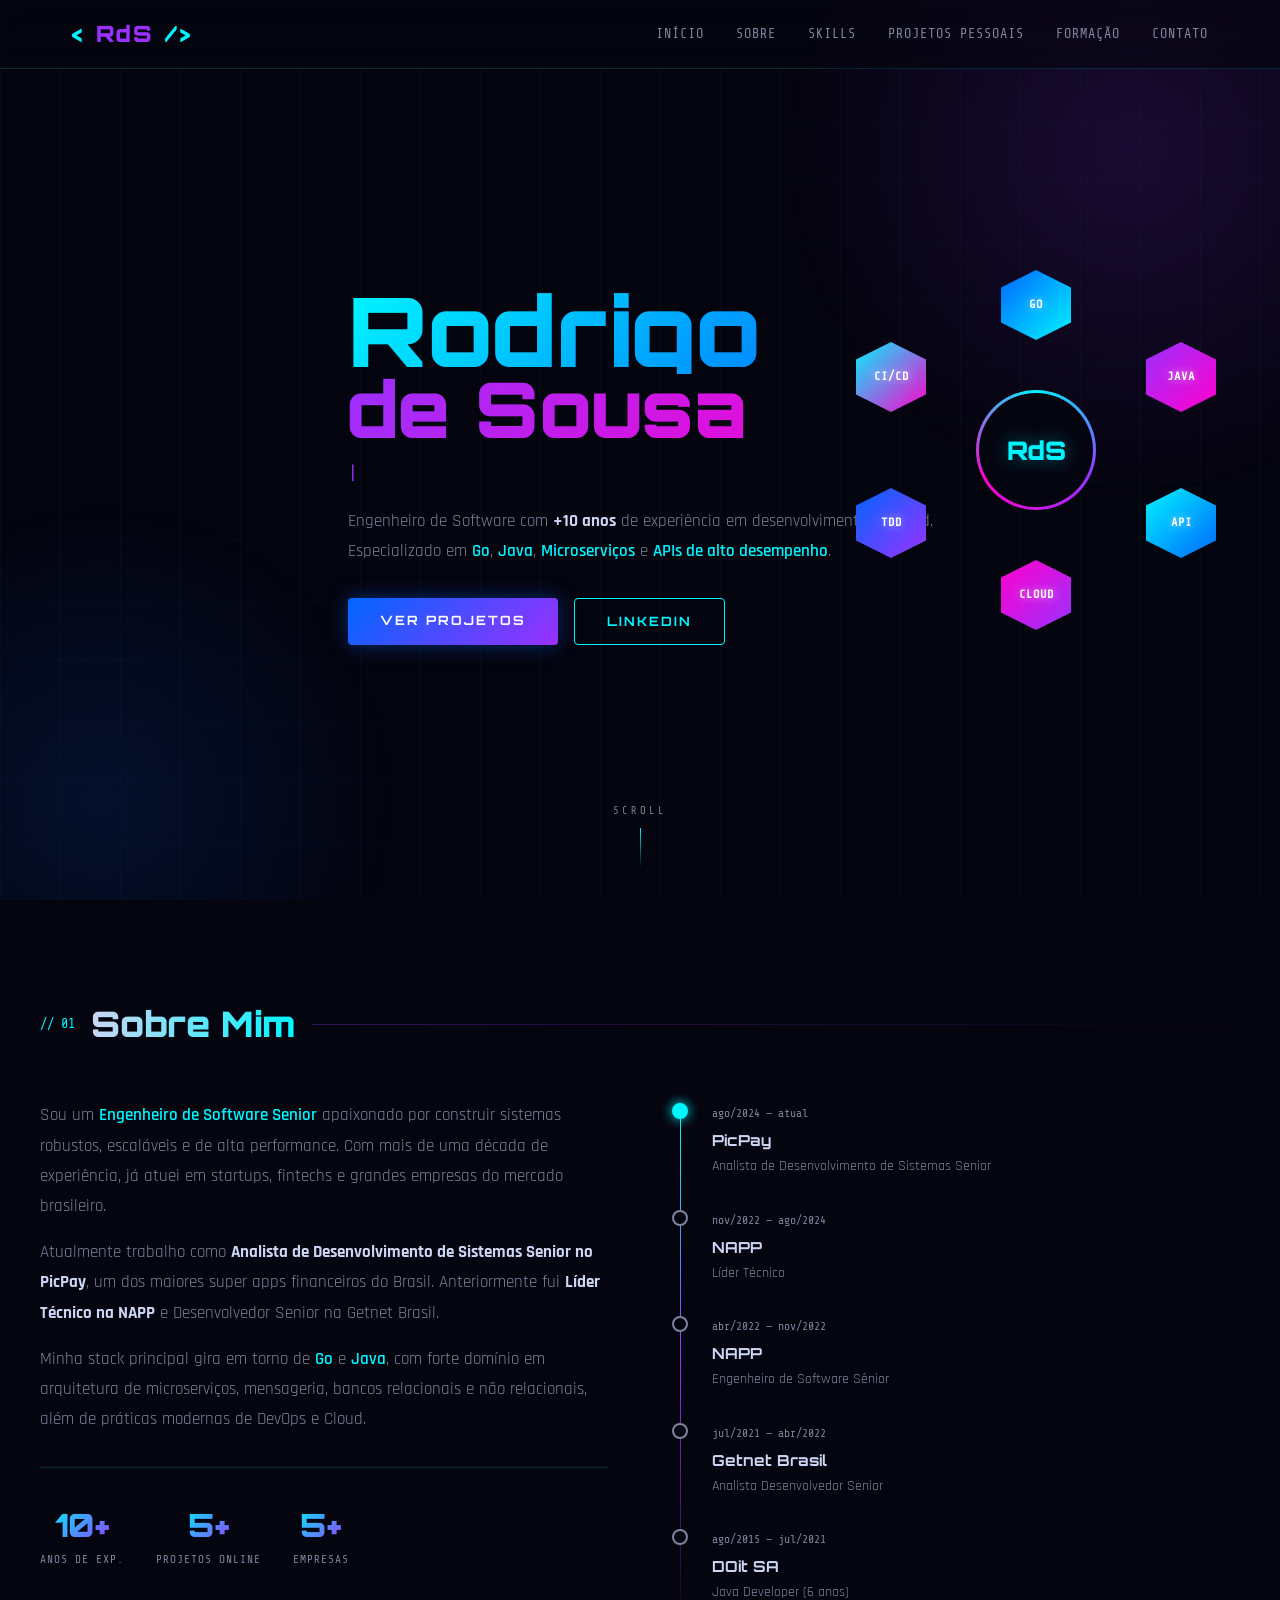
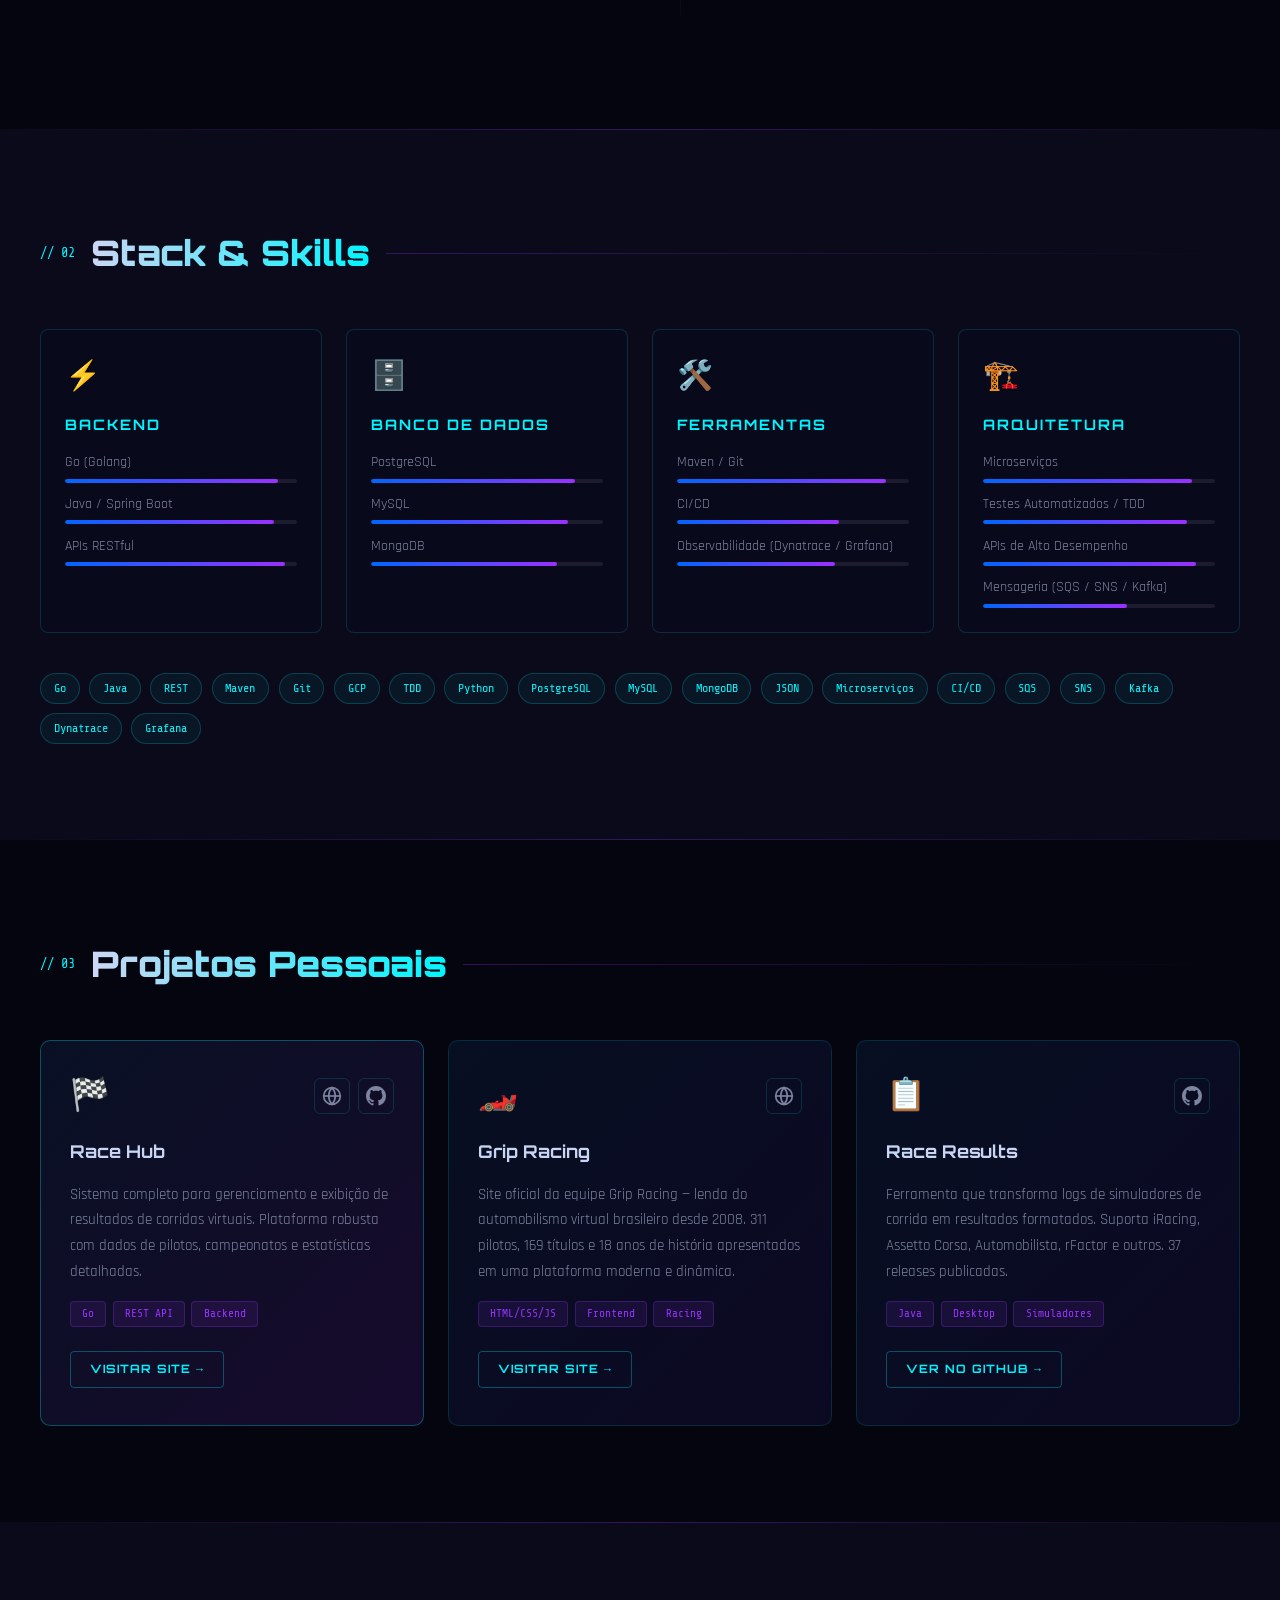
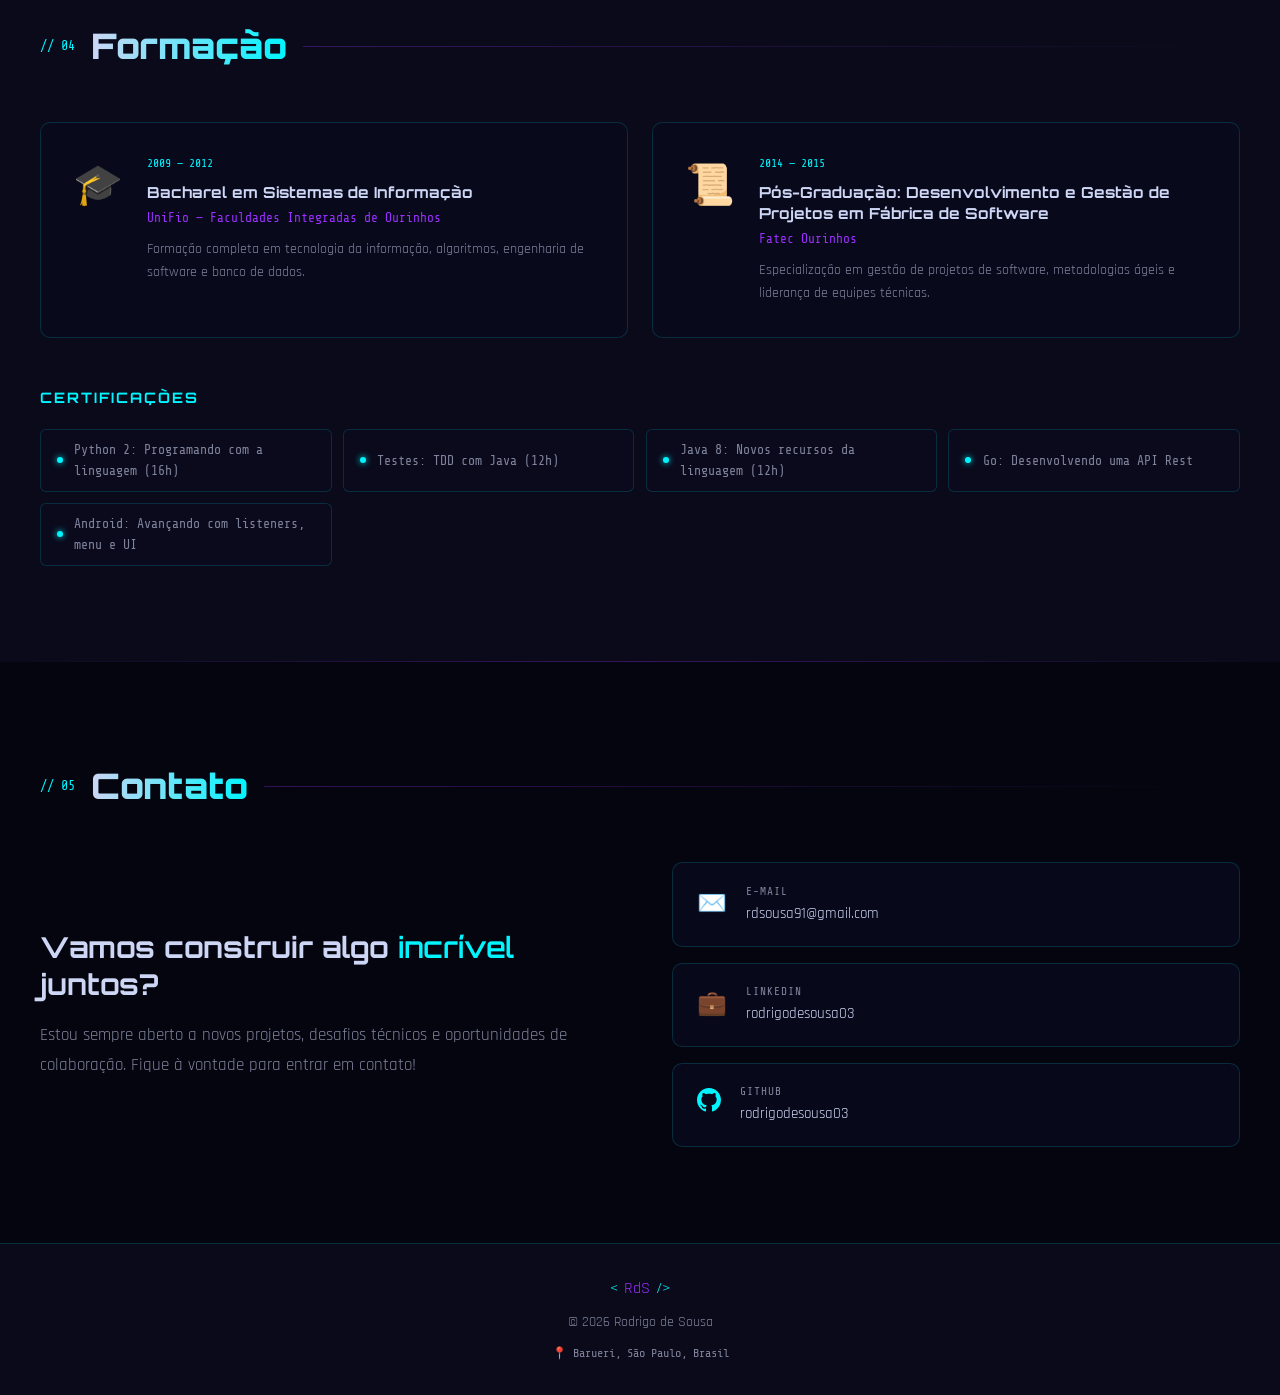
==== index.html @ a5b175c3 "Atualiza ícone de habilidade para um emoji e remove item da lista de habilidades" ====
<!DOCTYPE html>
<html lang="pt-BR">
<head>
  <meta charset="UTF-8" />
  <meta name="viewport" content="width=device-width, initial-scale=1.0" />
  <title>Rodrigo de Sousa | Senior Software Engineer</title>
  <link rel="preconnect" href="https://fonts.googleapis.com" />
  <link rel="preconnect" href="https://fonts.gstatic.com" crossorigin />
  <link href="https://fonts.googleapis.com/css2?family=Orbitron:wght@400;700;900&family=Rajdhani:wght@300;400;500;600;700&family=Share+Tech+Mono&display=swap" rel="stylesheet" />
  <link rel="stylesheet" href="style.css" />
  <link rel="icon" type="image/x-icon" href="favicon.ico" />
</head>
<body>

  <!-- Scanlines overlay -->
  <div class="scanlines"></div>
  <!-- Grid background -->
  <div class="grid-bg"></div>

  <!-- NAV -->
  <nav class="navbar" id="navbar">
    <div class="nav-container">
      <div class="nav-logo">
        <span class="logo-bracket">&lt;</span>
        <span class="logo-text">RdS</span>
        <span class="logo-bracket">/&gt;</span>
      </div>
      <ul class="nav-links">
        <li><a href="#hero">Início</a></li>
        <li><a href="#sobre">Sobre</a></li>
        <li><a href="#skills">Skills</a></li>
        <li><a href="#projetos">Projetos Pessoais</a></li>
        <li><a href="#educacao">Formação</a></li>
        <li><a href="#contato">Contato</a></li>
      </ul>
      <button class="hamburger" id="hamburger" aria-label="Menu">
        <span></span><span></span><span></span>
      </button>
    </div>
  </nav>

  <!-- HERO -->
  <section class="hero" id="hero">
    <div class="hero-content">
      <h1 class="hero-title">
        <span class="line1">Rodrigo</span>
        <span class="line2">de Sousa</span>
      </h1>
      <div class="hero-subtitle typewriter" id="typewriter"></div>
      <p class="hero-desc">
        Engenheiro de Software com <strong>+10 anos</strong> de experiência em desenvolvimento backend.<br/>
        Especializado em <span class="highlight">Go</span>, <span class="highlight">Java</span>, <span class="highlight">Microserviços</span> e <span class="highlight">APIs de alto desempenho</span>.
      </p>
      <div class="hero-cta">
        <a href="#projetos" class="btn btn-primary">Ver Projetos</a>
        <a href="http://www.linkedin.com/in/rodrigodesousa03" target="_blank" rel="noopener" class="btn btn-secondary">LinkedIn</a>
      </div>
    </div>
    <div class="hero-visual">
      <div class="hex-container">
        <div class="hex hex-1"><span>Go</span></div>
        <div class="hex hex-2"><span>Java</span></div>
        <div class="hex hex-3"><span>API</span></div>
        <div class="hex hex-4"><span>Cloud</span></div>
        <div class="hex hex-5"><span>TDD</span></div>
        <div class="hex hex-6"><span>CI/CD</span></div>
        <div class="center-hex">
          <div class="avatar-ring">
            <div class="avatar-inner">RdS</div>
          </div>
        </div>
      </div>
    </div>
    <div class="scroll-indicator">
      <span>SCROLL</span>
      <div class="scroll-line"></div>
    </div>
  </section>

  <!-- SOBRE -->
  <section class="section" id="sobre">
    <div class="container">
      <div class="section-header">
        <span class="section-tag">// 01</span>
        <h2 class="section-title">Sobre Mim</h2>
        <div class="section-line"></div>
      </div>
      <div class="sobre-grid">
        <div class="sobre-text">
          <p>
            Sou um <span class="highlight">Engenheiro de Software Senior</span> apaixonado por construir sistemas robustos, escaláveis e de alta performance. Com mais de uma década de experiência, já atuei em startups, fintechs e grandes empresas do mercado brasileiro.
          </p>
          <p>
            Atualmente trabalho como <strong>Analista de Desenvolvimento de Sistemas Senior no PicPay</strong>, um dos maiores super apps financeiros do Brasil. Anteriormente fui <strong>Líder Técnico na NAPP</strong> e Desenvolvedor Senior na Getnet Brasil.
          </p>
          <p>
            Minha stack principal gira em torno de <span class="highlight">Go</span> e <span class="highlight">Java</span>, com forte domínio em arquitetura de microserviços, mensageria, bancos relacionais e não relacionais, além de práticas modernas de DevOps e Cloud.
          </p>
          <div class="sobre-stats">
            <div class="stat">
              <span class="stat-num">10+</span>
              <span class="stat-label">Anos de Exp.</span>
            </div>
            <div class="stat">
              <span class="stat-num">5+</span>
              <span class="stat-label">Projetos Online</span>
            </div>
            <div class="stat">
              <span class="stat-num">5+</span>
              <span class="stat-label">Empresas</span>
            </div>
          </div>
        </div>
        <div class="sobre-timeline">
          <div class="timeline-item active">
            <div class="tl-dot"></div>
            <div class="tl-content">
              <span class="tl-date">ago/2024 — atual</span>
              <h4>PicPay</h4>
              <p>Analista de Desenvolvimento de Sistemas Senior</p>
            </div>
          </div>
          <div class="timeline-item">
            <div class="tl-dot"></div>
            <div class="tl-content">
              <span class="tl-date">nov/2022 — ago/2024</span>
              <h4>NAPP</h4>
              <p>Líder Técnico</p>
            </div>
          </div>
          <div class="timeline-item">
            <div class="tl-dot"></div>
            <div class="tl-content">
              <span class="tl-date">abr/2022 — nov/2022</span>
              <h4>NAPP</h4>
              <p>Engenheiro de Software Sênior</p>
            </div>
          </div>
          <div class="timeline-item">
            <div class="tl-dot"></div>
            <div class="tl-content">
              <span class="tl-date">jul/2021 — abr/2022</span>
              <h4>Getnet Brasil</h4>
              <p>Analista Desenvolvedor Senior</p>
            </div>
          </div>
          <div class="timeline-item">
            <div class="tl-dot"></div>
            <div class="tl-content">
              <span class="tl-date">ago/2015 — jul/2021</span>
              <h4>DOit SA</h4>
              <p>Java Developer (6 anos)</p>
            </div>
          </div>
        </div>
      </div>
    </div>
  </section>

  <!-- SKILLS -->
  <section class="section section-dark" id="skills">
    <div class="container">
      <div class="section-header">
        <span class="section-tag">// 02</span>
        <h2 class="section-title">Stack &amp; Skills</h2>
        <div class="section-line"></div>
      </div>
      <div class="skills-grid">
        <div class="skill-card">
          <div class="skill-icon">⚡</div>
          <h3>Backend</h3>
          <ul>
            <li><span>Go (Golang)</span><div class="skill-bar"><div class="skill-fill" style="--w:92%"></div></div></li>
            <li><span>Java / Spring Boot</span><div class="skill-bar"><div class="skill-fill" style="--w:90%"></div></div></li>
            <li><span>APIs RESTful</span><div class="skill-bar"><div class="skill-fill" style="--w:95%"></div></div></li>
          </ul>
        </div>
        <div class="skill-card">
          <div class="skill-icon">🗄️</div>
          <h3>Banco de Dados</h3>
          <ul>
            <li><span>PostgreSQL</span><div class="skill-bar"><div class="skill-fill" style="--w:88%"></div></div></li>
            <li><span>MySQL</span><div class="skill-bar"><div class="skill-fill" style="--w:85%"></div></div></li>
            <li><span>MongoDB</span><div class="skill-bar"><div class="skill-fill" style="--w:80%"></div></div></li>
          </ul>
        </div>
        <div class="skill-card">
          <div class="skill-icon">🛠️</div>
          <h3>Ferramentas</h3>
          <ul>
            <li><span>Maven / Git</span><div class="skill-bar"><div class="skill-fill" style="--w:90%"></div></div></li>
            <li><span>CI/CD</span><div class="skill-bar"><div class="skill-fill" style="--w:70%"></div></div></li>
            <li><span>Observabilidade (Dynatrace / Grafana)</span><div class="skill-bar"><div class="skill-fill" style="--w:68%"></div></div></li>
          </ul>
        </div>
        <div class="skill-card">
          <div class="skill-icon">🏗️</div>
          <h3>Arquitetura</h3>
          <ul>
            <li><span>Microserviços</span><div class="skill-bar"><div class="skill-fill" style="--w:90%"></div></div></li>
            <li><span>Testes Automatizados / TDD</span><div class="skill-bar"><div class="skill-fill" style="--w:88%"></div></div></li>
            <li><span>APIs de Alto Desempenho</span><div class="skill-bar"><div class="skill-fill" style="--w:92%"></div></div></li>
            <li><span>Mensageria (SQS / SNS / Kafka)</span><div class="skill-bar"><div class="skill-fill" style="--w:62%"></div></div></li>
          </ul>
        </div>
      </div>
      <div class="tech-tags">
        <span class="tag">Go</span><span class="tag">Java</span>
        <span class="tag">REST</span><span class="tag">Maven</span><span class="tag">Git</span>
        <span class="tag">GCP</span><span class="tag">TDD</span><span class="tag">Python</span>
        <span class="tag">PostgreSQL</span><span class="tag">MySQL</span><span class="tag">MongoDB</span>
        <span class="tag">JSON</span><span class="tag">Microserviços</span><span class="tag">CI/CD</span>
        <span class="tag">SQS</span><span class="tag">SNS</span><span class="tag">Kafka</span>
        <span class="tag">Dynatrace</span><span class="tag">Grafana</span>
      </div>
    </div>
  </section>

  <!-- PROJETOS -->
  <section class="section" id="projetos">
    <div class="container">
      <div class="section-header">
        <span class="section-tag">// 03</span>
        <h2 class="section-title">Projetos Pessoais</h2>
        <div class="section-line"></div>
      </div>
      <div class="projects-grid">

        <!-- Race Hub -->
        <div class="project-card featured">
          <div class="project-header">
            <div class="project-icon">🏁</div>
            <div class="project-links">
              <a href="https://f1bc.racehub.com.br" target="_blank" rel="noopener" class="project-link" title="Site">
                <svg width="20" height="20" viewBox="0 0 24 24" fill="none" stroke="currentColor" stroke-width="2"><circle cx="12" cy="12" r="10"/><line x1="2" y1="12" x2="22" y2="12"/><path d="M12 2a15.3 15.3 0 0 1 4 10 15.3 15.3 0 0 1-4 10 15.3 15.3 0 0 1-4-10 15.3 15.3 0 0 1 4-10z"/></svg>
              </a>
              <a href="https://github.com/rodrigodesousa03/race-results" target="_blank" rel="noopener" class="project-link" title="GitHub">
                <svg width="20" height="20" viewBox="0 0 24 24" fill="currentColor"><path d="M12 0C5.37 0 0 5.37 0 12c0 5.31 3.435 9.795 8.205 11.385.6.105.825-.255.825-.57 0-.285-.015-1.23-.015-2.235-3.015.555-3.795-.735-4.035-1.41-.135-.345-.72-1.41-1.23-1.695-.42-.225-1.02-.78-.015-.795.945-.015 1.62.87 1.845 1.23 1.08 1.815 2.805 1.305 3.495.99.105-.78.42-1.305.765-1.605-2.67-.3-5.46-1.335-5.46-5.925 0-1.305.465-2.385 1.23-3.225-.12-.3-.54-1.53.12-3.18 0 0 1.005-.315 3.3 1.23.96-.27 1.98-.405 3-.405s2.04.135 3 .405c2.295-1.56 3.3-1.23 3.3-1.23.66 1.65.24 2.88.12 3.18.765.84 1.23 1.905 1.23 3.225 0 4.605-2.805 5.625-5.475 5.925.435.375.81 1.095.81 2.22 0 1.605-.015 2.895-.015 3.3 0 .315.225.69.825.57A12.02 12.02 0 0 0 24 12c0-6.63-5.37-12-12-12z"/></svg>
              </a>
            </div>
          </div>
          <h3 class="project-title">Race Hub</h3>
          <p class="project-desc">
            Sistema completo para gerenciamento e exibição de resultados de corridas virtuais. Plataforma robusta com dados de pilotos, campeonatos e estatísticas detalhadas.
          </p>
          <div class="project-tags">
            <span>Go</span><span>REST API</span><span>Backend</span>
          </div>
          <div class="project-footer">
            <a href="https://f1bc.racehub.com" target="_blank" rel="noopener" class="btn btn-small">Visitar Site →</a>
          </div>
        </div>

        <!-- Grip Racing -->
        <div class="project-card">
          <div class="project-header">
            <div class="project-icon">🏎️</div>
            <div class="project-links">
              <a href="https://gripracing.com.br/" target="_blank" rel="noopener" class="project-link" title="Site">
                <svg width="20" height="20" viewBox="0 0 24 24" fill="none" stroke="currentColor" stroke-width="2"><circle cx="12" cy="12" r="10"/><line x1="2" y1="12" x2="22" y2="12"/><path d="M12 2a15.3 15.3 0 0 1 4 10 15.3 15.3 0 0 1-4 10 15.3 15.3 0 0 1-4-10 15.3 15.3 0 0 1 4-10z"/></svg>
              </a>
            </div>
          </div>
          <h3 class="project-title">Grip Racing</h3>
          <p class="project-desc">
            Site oficial da equipe Grip Racing — lenda do automobilismo virtual brasileiro desde 2008. 311 pilotos, 169 títulos e 18 anos de história apresentados em uma plataforma moderna e dinâmica.
          </p>
          <div class="project-tags">
            <span>HTML/CSS/JS</span><span>Frontend</span><span>Racing</span>
          </div>
          <div class="project-footer">
            <a href="https://gripracing.com.br/" target="_blank" rel="noopener" class="btn btn-small">Visitar Site →</a>
          </div>
        </div>

        <!-- race-results -->
        <div class="project-card">
          <div class="project-header">
            <div class="project-icon">📋</div>
            <div class="project-links">
              <a href="https://github.com/rodrigodesousa03/race-results" target="_blank" rel="noopener" class="project-link" title="GitHub">
                <svg width="20" height="20" viewBox="0 0 24 24" fill="currentColor"><path d="M12 0C5.37 0 0 5.37 0 12c0 5.31 3.435 9.795 8.205 11.385.6.105.825-.255.825-.57 0-.285-.015-1.23-.015-2.235-3.015.555-3.795-.735-4.035-1.41-.135-.345-.72-1.41-1.23-1.695-.42-.225-1.02-.78-.015-.795.945-.015 1.62.87 1.845 1.23 1.08 1.815 2.805 1.305 3.495.99.105-.78.42-1.305.765-1.605-2.67-.3-5.46-1.335-5.46-5.925 0-1.305.465-2.385 1.23-3.225-.12-.3-.54-1.53.12-3.18 0 0 1.005-.315 3.3 1.23.96-.27 1.98-.405 3-.405s2.04.135 3 .405c2.295-1.56 3.3-1.23 3.3-1.23.66 1.65.24 2.88.12 3.18.765.84 1.23 1.905 1.23 3.225 0 4.605-2.805 5.625-5.475 5.925.435.375.81 1.095.81 2.22 0 1.605-.015 2.895-.015 3.3 0 .315.225.69.825.57A12.02 12.02 0 0 0 24 12c0-6.63-5.37-12-12-12z"/></svg>
              </a>
            </div>
          </div>
          <h3 class="project-title">Race Results</h3>
          <p class="project-desc">
            Ferramenta que transforma logs de simuladores de corrida em resultados formatados. Suporta iRacing, Assetto Corsa, Automobilista, rFactor e outros. 37 releases publicadas.
          </p>
          <div class="project-tags">
            <span>Java</span><span>Desktop</span><span>Simuladores</span>
          </div>
          <div class="project-footer">
            <a href="https://github.com/rodrigodesousa03/race-results" target="_blank" rel="noopener" class="btn btn-small">Ver no GitHub →</a>
          </div>
        </div>

      </div>
    </div>
  </section>

  <!-- EDUCAÇÃO -->
  <section class="section section-dark" id="educacao">
    <div class="container">
      <div class="section-header">
        <span class="section-tag">// 04</span>
        <h2 class="section-title">Formação</h2>
        <div class="section-line"></div>
      </div>
      <div class="edu-grid">
        <div class="edu-card">
          <div class="edu-icon">🎓</div>
          <div class="edu-body">
            <span class="edu-period">2009 — 2012</span>
            <h3>Bacharel em Sistemas de Informação</h3>
            <a href="https://www.unifio.edu.br/home/" target="_blank" rel="noopener" class="edu-institution">UniFio — Faculdades Integradas de Ourinhos</a>
            <p>Formação completa em tecnologia da informação, algoritmos, engenharia de software e banco de dados.</p>
          </div>
        </div>
        <div class="edu-card">
          <div class="edu-icon">📜</div>
          <div class="edu-body">
            <span class="edu-period">2014 — 2015</span>
            <h3>Pós-Graduação: Desenvolvimento e Gestão de Projetos em Fábrica de Software</h3>
            <a href="https://fatecourinhos.cps.sp.gov.br/" target="_blank" rel="noopener" class="edu-institution">Fatec Ourinhos</a>
            <p>Especialização em gestão de projetos de software, metodologias ágeis e liderança de equipes técnicas.</p>
          </div>
        </div>
      </div>
      <div class="certs-section">
        <h3 class="certs-title">Certificações</h3>
        <div class="certs-grid">
          <div class="cert-item"><span class="cert-dot"></span>Python 2: Programando com a linguagem (16h)</div>
          <div class="cert-item"><span class="cert-dot"></span>Testes: TDD com Java (12h)</div>
          <div class="cert-item"><span class="cert-dot"></span>Java 8: Novos recursos da linguagem (12h)</div>
          <div class="cert-item"><span class="cert-dot"></span>Go: Desenvolvendo uma API Rest</div>
          <div class="cert-item"><span class="cert-dot"></span>Android: Avançando com listeners, menu e UI</div>
        </div>
      </div>
    </div>
  </section>

  <!-- CONTATO -->
  <section class="section" id="contato">
    <div class="container">
      <div class="section-header">
        <span class="section-tag">// 05</span>
        <h2 class="section-title">Contato</h2>
        <div class="section-line"></div>
      </div>
      <div class="contact-wrapper">
        <div class="contact-text">
          <h3>Vamos construir algo <span class="highlight">incrível</span> juntos?</h3>
          <p>Estou sempre aberto a novos projetos, desafios técnicos e oportunidades de colaboração. Fique à vontade para entrar em contato!</p>
        </div>
        <div class="contact-links">
          <a href="mailto:rdsousa91@gmail.com" class="contact-card">
            <div class="contact-card-icon">✉️</div>
            <div class="contact-card-body">
              <span class="contact-label">E-mail</span>
              <span class="contact-value">rdsousa91@gmail.com</span>
            </div>
          </a>
          <a href="http://www.linkedin.com/in/rodrigodesousa03" target="_blank" rel="noopener" class="contact-card">
            <div class="contact-card-icon">💼</div>
            <div class="contact-card-body">
              <span class="contact-label">LinkedIn</span>
              <span class="contact-value">rodrigodesousa03</span>
            </div>
          </a>
          <a href="https://github.com/rodrigodesousa03" target="_blank" rel="noopener" class="contact-card">
            <div class="contact-card-icon">
              <svg width="24" height="24" viewBox="0 0 24 24" fill="currentColor"><path d="M12 0C5.37 0 0 5.37 0 12c0 5.31 3.435 9.795 8.205 11.385.6.105.825-.255.825-.57 0-.285-.015-1.23-.015-2.235-3.015.555-3.795-.735-4.035-1.41-.135-.345-.72-1.41-1.23-1.695-.42-.225-1.02-.78-.015-.795.945-.015 1.62.87 1.845 1.23 1.08 1.815 2.805 1.305 3.495.99.105-.78.42-1.305.765-1.605-2.67-.3-5.46-1.335-5.46-5.925 0-1.305.465-2.385 1.23-3.225-.12-.3-.54-1.53.12-3.18 0 0 1.005-.315 3.3 1.23.96-.27 1.98-.405 3-.405s2.04.135 3 .405c2.295-1.56 3.3-1.23 3.3-1.23.66 1.65.24 2.88.12 3.18.765.84 1.23 1.905 1.23 3.225 0 4.605-2.805 5.625-5.475 5.925.435.375.81 1.095.81 2.22 0 1.605-.015 2.895-.015 3.3 0 .315.225.69.825.57A12.02 12.02 0 0 0 24 12c0-6.63-5.37-12-12-12z"/></svg>
            </div>
            <div class="contact-card-body">
              <span class="contact-label">GitHub</span>
              <span class="contact-value">rodrigodesousa03</span>
            </div>
          </a>
        </div>
      </div>
    </div>
  </section>

  <!-- FOOTER -->
  <footer class="footer">
    <div class="container">
      <div class="footer-content">
        <div class="footer-logo">
          <span class="logo-bracket">&lt;</span>
          <span class="logo-text">RdS</span>
          <span class="logo-bracket">/&gt;</span>
        </div>
        <p class="footer-copy">© <span id="year"></span> Rodrigo de Sousa</p>
        <p class="footer-location">📍 Barueri, São Paulo, Brasil</p>
      </div>
    </div>
  </footer>

  <script src="script.js"></script>
</body>
</html>
---- style.css ----
/* ============================================
   RESET & BASE
   ============================================ */
*, *::before, *::after { box-sizing: border-box; margin: 0; padding: 0; }

/* Scrollbar */
::-webkit-scrollbar { width: 6px; }
::-webkit-scrollbar-track { background: var(--dark2); }
::-webkit-scrollbar-thumb {
  background: linear-gradient(to bottom, var(--cyan), var(--purple));
  border-radius: 3px;
}
::-webkit-scrollbar-thumb:hover {
  background: linear-gradient(to bottom, var(--purple), var(--pink));
}
* { scrollbar-width: thin; scrollbar-color: var(--purple) var(--dark2); }

:root {
  --cyan:    #00f5ff;
  --blue:    #0066ff;
  --purple:  #9b30ff;
  --pink:    #ff00cc;
  --dark:    #050510;
  --dark2:   #0a0a1a;
  --dark3:   #0d0d22;
  --card-bg: rgba(10, 10, 30, 0.85);
  --border:  rgba(0, 245, 255, 0.15);
  --border2: rgba(155, 48, 255, 0.3);
  --text:    #cdd6f4;
  --text-dim:#7f849c;
  --glow-c:  0 0 20px rgba(0, 245, 255, 0.4);
  --glow-p:  0 0 20px rgba(155, 48, 255, 0.4);
  --font-main: 'Rajdhani', sans-serif;
  --font-head: 'Orbitron', monospace;
  --font-mono: 'Share Tech Mono', monospace;
}

html { scroll-behavior: smooth; }

body {
  font-family: var(--font-main);
  background: var(--dark);
  color: var(--text);
  overflow-x: hidden;
  font-size: 16px;
  line-height: 1.6;
}

/* ============================================
   BACKGROUND EFFECTS
   ============================================ */
.grid-bg {
  position: fixed;
  inset: 0;
  background-image:
    linear-gradient(rgba(0, 245, 255, 0.03) 1px, transparent 1px),
    linear-gradient(90deg, rgba(0, 245, 255, 0.03) 1px, transparent 1px);
  background-size: 60px 60px;
  z-index: 0;
  pointer-events: none;
}

.scanlines {
  position: fixed;
  inset: 0;
  background: repeating-linear-gradient(
    0deg,
    transparent,
    transparent 2px,
    rgba(0,0,0,0.03) 2px,
    rgba(0,0,0,0.03) 4px
  );
  z-index: 1;
  pointer-events: none;
}

/* ============================================
   NAVBAR
   ============================================ */
.navbar {
  position: fixed;
  top: 0;
  width: 100%;
  z-index: 1000;
  padding: 1rem 0;
  transition: all .3s ease;
  background: rgba(5, 5, 16, 0.6);
  backdrop-filter: blur(12px);
  border-bottom: 1px solid var(--border);
}

.navbar.scrolled {
  background: rgba(5, 5, 16, 0.95);
  border-bottom-color: var(--border2);
}

.nav-container {
  max-width: 1200px;
  margin: 0 auto;
  padding: 0 2rem;
  display: flex;
  align-items: center;
  justify-content: space-between;
}

.nav-logo {
  font-family: var(--font-head);
  font-size: 1.4rem;
  font-weight: 900;
  letter-spacing: 2px;
}

.logo-bracket { color: var(--cyan); }
.logo-text { color: var(--purple); margin: 0 2px; }

.nav-links {
  display: flex;
  list-style: none;
  gap: 2rem;
}

.nav-links a {
  font-family: var(--font-mono);
  font-size: .85rem;
  color: var(--text-dim);
  text-decoration: none;
  text-transform: uppercase;
  letter-spacing: 1px;
  transition: color .2s, text-shadow .2s;
  position: relative;
}

.nav-links a::after {
  content: '';
  position: absolute;
  bottom: -4px;
  left: 0;
  width: 0;
  height: 1px;
  background: var(--cyan);
  transition: width .3s;
}

.nav-links a:hover { color: var(--cyan); text-shadow: 0 0 12px var(--cyan); }
.nav-links a:hover::after { width: 100%; }

.hamburger {
  display: none;
  flex-direction: column;
  gap: 5px;
  background: none;
  border: none;
  cursor: pointer;
  padding: 4px;
}

.hamburger span {
  display: block;
  width: 24px;
  height: 2px;
  background: var(--cyan);
  transition: all .3s;
}

/* ============================================
   HERO
   ============================================ */
.hero {
  min-height: 100vh;
  display: flex;
  align-items: center;
  justify-content: center;
  padding: 6rem 2rem 4rem;
  position: relative;
  z-index: 2;
  overflow: hidden;
}

.hero::before {
  content: '';
  position: absolute;
  top: -200px;
  right: -200px;
  width: 700px;
  height: 700px;
  background: radial-gradient(circle, rgba(155,48,255,.15) 0%, transparent 70%);
  pointer-events: none;
}

.hero::after {
  content: '';
  position: absolute;
  bottom: -200px;
  left: -200px;
  width: 600px;
  height: 600px;
  background: radial-gradient(circle, rgba(0,102,255,.12) 0%, transparent 70%);
  pointer-events: none;
}

.hero-content {
  max-width: 600px;
  position: relative;
  z-index: 3;
}

.hero-tag {
  display: inline-flex;
  align-items: center;
  gap: .6rem;
  font-family: var(--font-mono);
  font-size: .78rem;
  color: var(--cyan);
  border: 1px solid rgba(0,245,255,.3);
  padding: .4rem 1rem;
  border-radius: 20px;
  margin-bottom: 1.5rem;
  text-transform: uppercase;
  letter-spacing: 2px;
  background: rgba(0,245,255,.05);
}

.blink-dot {
  width: 8px;
  height: 8px;
  background: #00ff88;
  border-radius: 50%;
  animation: blink 1.5s ease infinite;
  box-shadow: 0 0 8px #00ff88;
}

@keyframes blink {
  0%, 100% { opacity: 1; }
  50% { opacity: 0; }
}

.hero-title {
  font-family: var(--font-head);
  font-weight: 900;
  line-height: .9;
  margin-bottom: 1rem;
}

.hero-title .line1 {
  display: block;
  font-size: clamp(3rem, 8vw, 6rem);
  color: transparent;
  background: linear-gradient(135deg, var(--cyan), var(--blue));
  -webkit-background-clip: text;
  background-clip: text;
  text-shadow: none;
}

.hero-title .line2 {
  display: block;
  font-size: clamp(2.5rem, 6vw, 5rem);
  color: transparent;
  background: linear-gradient(135deg, var(--purple), var(--pink));
  -webkit-background-clip: text;
  background-clip: text;
}

.hero-subtitle {
  font-family: var(--font-mono);
  font-size: 1.1rem;
  color: var(--cyan);
  min-height: 1.6rem;
  margin-bottom: 1.2rem;
}

.hero-subtitle::after {
  content: '|';
  animation: cursor-blink .7s step-end infinite;
  color: var(--purple);
}

@keyframes cursor-blink {
  50% { opacity: 0; }
}

.hero-desc {
  font-size: 1.05rem;
  color: var(--text-dim);
  margin-bottom: 2rem;
  line-height: 1.8;
}

.hero-desc strong { color: var(--text); }
.highlight { color: var(--cyan); font-weight: 600; }

.hero-cta {
  display: flex;
  gap: 1rem;
  flex-wrap: wrap;
}

/* ============================================
   BUTTONS
   ============================================ */
.btn {
  display: inline-block;
  padding: .75rem 2rem;
  font-family: var(--font-head);
  font-size: .8rem;
  font-weight: 700;
  letter-spacing: 2px;
  text-transform: uppercase;
  text-decoration: none;
  border-radius: 4px;
  cursor: pointer;
  transition: all .3s;
  position: relative;
  overflow: hidden;
}

.btn::before {
  content: '';
  position: absolute;
  inset: 0;
  background: linear-gradient(90deg, transparent, rgba(255,255,255,.08), transparent);
  transform: translateX(-100%);
  transition: transform .5s;
}

.btn:hover::before { transform: translateX(100%); }

.btn-primary {
  background: linear-gradient(135deg, var(--blue), var(--purple));
  color: #fff;
  border: none;
  box-shadow: 0 0 20px rgba(0,102,255,.4);
}

.btn-primary:hover {
  box-shadow: 0 0 30px rgba(0,102,255,.7), 0 0 60px rgba(155,48,255,.3);
  transform: translateY(-2px);
}

.btn-secondary {
  background: transparent;
  color: var(--cyan);
  border: 1px solid var(--cyan);
}

.btn-secondary:hover {
  background: rgba(0,245,255,.1);
  box-shadow: var(--glow-c);
  transform: translateY(-2px);
}

.btn-small {
  padding: .5rem 1.2rem;
  font-size: .72rem;
  background: transparent;
  color: var(--cyan);
  border: 1px solid rgba(0,245,255,.3);
  letter-spacing: 1px;
}

.btn-small:hover {
  background: rgba(0,245,255,.08);
  border-color: var(--cyan);
  box-shadow: var(--glow-c);
}

/* ============================================
   HERO VISUAL — HEX
   ============================================ */
.hero-visual {
  position: absolute;
  right: 5%;
  top: 50%;
  transform: translateY(-50%);
  z-index: 3;
  display: flex;
  align-items: center;
  justify-content: center;
}

.hex-container {
  width: 360px;
  height: 360px;
  position: relative;
}

.center-hex {
  position: absolute;
  top: 50%;
  left: 50%;
  transform: translate(-50%, -50%);
}

.avatar-ring {
  width: 120px;
  height: 120px;
  border-radius: 50%;
  background: conic-gradient(var(--cyan), var(--purple), var(--pink), var(--cyan));
  padding: 3px;
  animation: spin 8s linear infinite;
}

.avatar-inner {
  width: 100%;
  height: 100%;
  border-radius: 50%;
  background: var(--dark);
  display: flex;
  align-items: center;
  justify-content: center;
  font-family: var(--font-head);
  font-size: 1.6rem;
  font-weight: 900;
  color: var(--cyan);
  text-shadow: var(--glow-c);
}

@keyframes spin {
  to { transform: rotate(360deg); }
}

.hex {
  position: absolute;
  width: 70px;
  height: 70px;
  clip-path: polygon(50% 0%, 100% 25%, 100% 75%, 50% 100%, 0% 75%, 0% 25%);
  display: flex;
  align-items: center;
  justify-content: center;
  font-family: var(--font-mono);
  font-size: .75rem;
  font-weight: 700;
  text-transform: uppercase;
  letter-spacing: 1px;
  animation: float 4s ease-in-out infinite;
}

.hex span { color: #fff; text-shadow: 0 0 10px rgba(255,255,255,.6); }

.hex-1 { top: 0; left: 50%; transform: translateX(-50%); background: linear-gradient(135deg, #0066ff, #00f5ff); animation-delay: 0s; }
.hex-2 { top: 20%; right: 0; background: linear-gradient(135deg, #9b30ff, #ff00cc); animation-delay: .5s; }
.hex-3 { bottom: 20%; right: 0; background: linear-gradient(135deg, #00f5ff, #0066ff); animation-delay: 1s; }
.hex-4 { bottom: 0; left: 50%; transform: translateX(-50%); background: linear-gradient(135deg, #ff00cc, #9b30ff); animation-delay: 1.5s; }
.hex-5 { bottom: 20%; left: 0; background: linear-gradient(135deg, #0066ff, #9b30ff); animation-delay: 2s; }
.hex-6 { top: 20%; left: 0; background: linear-gradient(135deg, #00f5ff, #ff00cc); animation-delay: 2.5s; }

@keyframes float {
  0%, 100% { transform: translateY(0) translateX(var(--tx, 0)); }
  50% { transform: translateY(-8px) translateX(var(--tx, 0)); }
}

.hex-1, .hex-4 { --tx: -50%; }

/* Scroll indicator */
.scroll-indicator {
  position: absolute;
  bottom: 2rem;
  left: 50%;
  transform: translateX(-50%);
  display: flex;
  flex-direction: column;
  align-items: center;
  gap: .5rem;
  font-family: var(--font-mono);
  font-size: .65rem;
  color: var(--text-dim);
  letter-spacing: 3px;
  z-index: 3;
}

.scroll-line {
  width: 1px;
  height: 40px;
  background: linear-gradient(to bottom, var(--cyan), transparent);
  animation: scroll-anim 2s ease infinite;
}

@keyframes scroll-anim {
  0% { transform: scaleY(0); transform-origin: top; }
  50% { transform: scaleY(1); transform-origin: top; }
  51% { transform: scaleY(1); transform-origin: bottom; }
  100% { transform: scaleY(0); transform-origin: bottom; }
}

/* ============================================
   SECTIONS
   ============================================ */
.section {
  padding: 6rem 2rem;
  position: relative;
  z-index: 2;
}

.section-dark {
  background: var(--dark2);
}

.section-dark::before {
  content: '';
  position: absolute;
  top: 0; left: 0; right: 0;
  height: 1px;
  background: linear-gradient(90deg, transparent, var(--border2), transparent);
}

.section-dark::after {
  content: '';
  position: absolute;
  bottom: 0; left: 0; right: 0;
  height: 1px;
  background: linear-gradient(90deg, transparent, var(--border2), transparent);
}

.container {
  max-width: 1200px;
  margin: 0 auto;
}

.section-header {
  display: flex;
  align-items: center;
  gap: 1rem;
  margin-bottom: 3rem;
}

.section-tag {
  font-family: var(--font-mono);
  color: var(--cyan);
  font-size: .85rem;
  white-space: nowrap;
}

.section-title {
  font-family: var(--font-head);
  font-size: clamp(1.5rem, 4vw, 2.2rem);
  font-weight: 900;
  color: transparent;
  background: linear-gradient(90deg, var(--text), var(--cyan));
  -webkit-background-clip: text;
  background-clip: text;
  white-space: nowrap;
}

.section-line {
  flex: 1;
  height: 1px;
  background: linear-gradient(90deg, var(--border2), transparent);
}

/* ============================================
   SOBRE
   ============================================ */
.sobre-grid {
  display: grid;
  grid-template-columns: 1fr 1fr;
  gap: 4rem;
  align-items: start;
}

.sobre-text p {
  color: var(--text-dim);
  margin-bottom: 1rem;
  font-size: 1.05rem;
  line-height: 1.8;
}

.sobre-text p strong { color: var(--text); }

.sobre-stats {
  display: flex;
  gap: 2rem;
  margin-top: 2rem;
  padding-top: 2rem;
  border-top: 1px solid var(--border);
}

.stat {
  display: flex;
  flex-direction: column;
  align-items: center;
}

.stat-num {
  font-family: var(--font-head);
  font-size: 2rem;
  font-weight: 900;
  color: transparent;
  background: linear-gradient(135deg, var(--cyan), var(--purple));
  -webkit-background-clip: text;
  background-clip: text;
}

.stat-label {
  font-family: var(--font-mono);
  font-size: .7rem;
  color: var(--text-dim);
  text-transform: uppercase;
  letter-spacing: 1px;
}

/* Timeline */
.sobre-timeline {
  display: flex;
  flex-direction: column;
  gap: 0;
  position: relative;
}

.sobre-timeline::before {
  content: '';
  position: absolute;
  left: 8px;
  top: 10px;
  bottom: 10px;
  width: 1px;
  background: linear-gradient(to bottom, var(--cyan), var(--purple), transparent);
}

.timeline-item {
  display: flex;
  gap: 1.5rem;
  padding-bottom: 1.8rem;
  position: relative;
}

.tl-dot {
  width: 16px;
  height: 16px;
  border-radius: 50%;
  background: var(--dark);
  border: 2px solid var(--text-dim);
  flex-shrink: 0;
  margin-top: 3px;
  transition: all .3s;
  position: relative;
  z-index: 1;
}

.timeline-item.active .tl-dot {
  background: var(--cyan);
  border-color: var(--cyan);
  box-shadow: 0 0 12px var(--cyan);
}

.tl-date {
  font-family: var(--font-mono);
  font-size: .72rem;
  color: var(--text-dim);
}

.tl-content h4 {
  font-family: var(--font-head);
  font-size: .95rem;
  color: var(--text);
  margin: .2rem 0 .1rem;
}

.tl-content p {
  font-size: .9rem;
  color: var(--text-dim);
}

/* ============================================
   SKILLS
   ============================================ */
.skills-grid {
  display: grid;
  grid-template-columns: repeat(auto-fit, minmax(260px, 1fr));
  gap: 1.5rem;
  margin-bottom: 2.5rem;
}

.skill-card {
  background: var(--card-bg);
  border: 1px solid var(--border);
  border-radius: 8px;
  padding: 1.5rem;
  transition: border-color .3s, box-shadow .3s, transform .3s;
  position: relative;
  overflow: hidden;
}

.skill-card::before {
  content: '';
  position: absolute;
  top: 0; left: 0;
  width: 100%;
  height: 2px;
  background: linear-gradient(90deg, var(--cyan), var(--purple));
  transform: scaleX(0);
  transform-origin: left;
  transition: transform .4s;
}

.skill-card:hover::before { transform: scaleX(1); }

.skill-card:hover {
  border-color: var(--border2);
  box-shadow: var(--glow-p);
  transform: translateY(-4px);
}

.skill-icon {
  font-size: 1.8rem;
  margin-bottom: .8rem;
}

.skill-card h3 {
  font-family: var(--font-head);
  font-size: .9rem;
  color: var(--cyan);
  text-transform: uppercase;
  letter-spacing: 2px;
  margin-bottom: 1rem;
}

.skill-card ul { list-style: none; display: flex; flex-direction: column; gap: .7rem; }

.skill-card li {
  display: flex;
  flex-direction: column;
  gap: .3rem;
}

.skill-card li span {
  font-size: .85rem;
  color: var(--text-dim);
}

.skill-bar {
  height: 4px;
  background: rgba(255,255,255,.08);
  border-radius: 2px;
  overflow: hidden;
}

.skill-fill {
  height: 100%;
  width: var(--w);
  background: linear-gradient(90deg, var(--blue), var(--purple));
  border-radius: 2px;
  animation: fillBar 1.5s ease forwards;
  transform-origin: left;
}

@keyframes fillBar {
  from { width: 0; }
  to { width: var(--w); }
}

/* Tech tags */
.tech-tags {
  display: flex;
  flex-wrap: wrap;
  gap: .6rem;
  margin-top: .5rem;
}

.tag {
  font-family: var(--font-mono);
  font-size: .75rem;
  padding: .3rem .8rem;
  border-radius: 20px;
  background: rgba(0,245,255,.05);
  border: 1px solid rgba(0,245,255,.2);
  color: var(--cyan);
  transition: all .2s;
  cursor: default;
}

.tag:hover {
  background: rgba(0,245,255,.12);
  border-color: var(--cyan);
  box-shadow: 0 0 10px rgba(0,245,255,.2);
}

/* ============================================
   PROJECTS
   ============================================ */
.projects-grid {
  display: grid;
  grid-template-columns: repeat(auto-fit, minmax(300px, 1fr));
  gap: 1.5rem;
}

.project-card {
  background: var(--card-bg);
  border: 1px solid var(--border);
  border-radius: 10px;
  padding: 1.8rem;
  display: flex;
  flex-direction: column;
  gap: 1rem;
  transition: all .3s;
  position: relative;
  overflow: hidden;
}

.project-card::after {
  content: '';
  position: absolute;
  inset: 0;
  background: linear-gradient(135deg, rgba(0,245,255,.03), rgba(155,48,255,.03));
  pointer-events: none;
}

.project-card:hover {
  border-color: rgba(155,48,255,.5);
  box-shadow: 0 0 30px rgba(155,48,255,.2), 0 8px 40px rgba(0,0,0,.4);
  transform: translateY(-6px);
}

.project-card.featured {
  border-color: rgba(0,245,255,.3);
  background: linear-gradient(135deg, rgba(10,10,30,.95), rgba(20,10,40,.95));
}

.project-card.featured:hover {
  border-color: var(--cyan);
  box-shadow: var(--glow-c), 0 8px 40px rgba(0,0,0,.4);
}

.project-badge {
  position: absolute;
  top: 1rem;
  right: 1rem;
  font-family: var(--font-mono);
  font-size: .65rem;
  padding: .25rem .7rem;
  background: linear-gradient(135deg, var(--blue), var(--purple));
  border-radius: 20px;
  color: #fff;
  letter-spacing: 1px;
}

.project-header {
  display: flex;
  justify-content: space-between;
  align-items: center;
}

.project-icon { font-size: 2rem; }

.project-links {
  display: flex;
  gap: .5rem;
}

.project-link {
  width: 36px;
  height: 36px;
  display: flex;
  align-items: center;
  justify-content: center;
  border: 1px solid var(--border);
  border-radius: 6px;
  color: var(--text-dim);
  transition: all .2s;
}

.project-link:hover {
  color: var(--cyan);
  border-color: var(--cyan);
  box-shadow: 0 0 10px rgba(0,245,255,.3);
}

.project-title {
  font-family: var(--font-head);
  font-size: 1.1rem;
  font-weight: 700;
  color: var(--text);
}

.project-desc {
  font-size: .95rem;
  color: var(--text-dim);
  line-height: 1.7;
  flex: 1;
}

.project-tags {
  display: flex;
  flex-wrap: wrap;
  gap: .4rem;
}

.project-tags span {
  font-family: var(--font-mono);
  font-size: .7rem;
  padding: .2rem .7rem;
  border-radius: 4px;
  background: rgba(155,48,255,.1);
  border: 1px solid rgba(155,48,255,.25);
  color: var(--purple);
}

.project-footer {
  margin-top: auto;
  padding-top: .5rem;
}

/* ============================================
   EDUCAÇÃO
   ============================================ */
.edu-grid {
  display: grid;
  grid-template-columns: repeat(auto-fit, minmax(300px, 1fr));
  gap: 1.5rem;
  margin-bottom: 3rem;
}

.edu-card {
  background: var(--card-bg);
  border: 1px solid var(--border);
  border-radius: 10px;
  padding: 2rem;
  display: flex;
  gap: 1.5rem;
  align-items: flex-start;
  transition: all .3s;
}

.edu-card:hover {
  border-color: var(--border2);
  box-shadow: var(--glow-p);
  transform: translateY(-4px);
}

.edu-icon { font-size: 2.5rem; flex-shrink: 0; }

.edu-period {
  font-family: var(--font-mono);
  font-size: .72rem;
  color: var(--cyan);
  display: block;
  margin-bottom: .5rem;
}

.edu-body h3 {
  font-family: var(--font-head);
  font-size: .95rem;
  color: var(--text);
  margin-bottom: .3rem;
  line-height: 1.4;
}

.edu-institution {
  display: block;
  font-family: var(--font-mono);
  font-size: .8rem;
  color: var(--purple);
  text-decoration: none;
  margin-bottom: .6rem;
  transition: color .2s;
}

.edu-institution:hover { color: var(--pink); text-decoration: underline; }

.edu-body p {
  font-size: .9rem;
  color: var(--text-dim);
  line-height: 1.6;
}

/* Certs */
.certs-section { margin-top: 1rem; }

.certs-title {
  font-family: var(--font-head);
  font-size: .9rem;
  color: var(--cyan);
  text-transform: uppercase;
  letter-spacing: 2px;
  margin-bottom: 1.2rem;
}

.certs-grid {
  display: grid;
  grid-template-columns: repeat(auto-fit, minmax(260px, 1fr));
  gap: .7rem;
}

.cert-item {
  display: flex;
  align-items: center;
  gap: .7rem;
  font-family: var(--font-mono);
  font-size: .82rem;
  color: var(--text-dim);
  padding: .6rem 1rem;
  background: rgba(10,10,30,.5);
  border: 1px solid var(--border);
  border-radius: 6px;
  transition: all .2s;
}

.cert-item:hover {
  border-color: rgba(0,245,255,.3);
  color: var(--text);
}

.cert-dot {
  width: 6px;
  height: 6px;
  border-radius: 50%;
  background: var(--cyan);
  flex-shrink: 0;
  box-shadow: 0 0 6px var(--cyan);
}

/* ============================================
   CONTACT
   ============================================ */
.contact-wrapper {
  display: grid;
  grid-template-columns: 1fr 1fr;
  gap: 4rem;
  align-items: center;
}

.contact-text h3 {
  font-family: var(--font-head);
  font-size: clamp(1.3rem, 3vw, 1.8rem);
  color: var(--text);
  margin-bottom: 1rem;
  line-height: 1.3;
}

.contact-text p {
  color: var(--text-dim);
  font-size: 1.05rem;
  line-height: 1.8;
}

.contact-links {
  display: flex;
  flex-direction: column;
  gap: 1rem;
}

.contact-card {
  display: flex;
  align-items: center;
  gap: 1.2rem;
  background: var(--card-bg);
  border: 1px solid var(--border);
  border-radius: 10px;
  padding: 1.2rem 1.5rem;
  text-decoration: none;
  transition: all .3s;
  color: inherit;
}

.contact-card:hover {
  border-color: var(--cyan);
  box-shadow: var(--glow-c);
  transform: translateX(6px);
}

.contact-card-icon {
  font-size: 1.5rem;
  flex-shrink: 0;
  color: var(--cyan);
}

.contact-card-body {
  display: flex;
  flex-direction: column;
}

.contact-label {
  font-family: var(--font-mono);
  font-size: .7rem;
  color: var(--text-dim);
  text-transform: uppercase;
  letter-spacing: 1px;
}

.contact-value {
  font-size: .95rem;
  color: var(--text);
  margin-top: .1rem;
}

/* ============================================
   FOOTER
   ============================================ */
.footer {
  background: var(--dark2);
  border-top: 1px solid var(--border);
  padding: 2rem;
  position: relative;
  z-index: 2;
}

.footer-content {
  max-width: 1200px;
  margin: 0 auto;
  display: flex;
  flex-direction: column;
  align-items: center;
  gap: .6rem;
  text-align: center;
}

.footer-copy {
  font-size: .9rem;
  color: var(--text-dim);
}

.footer-location {
  font-family: var(--font-mono);
  font-size: .75rem;
  color: var(--text-dim);
}

/* ============================================
   REVEAL ANIMATION
   ============================================ */
.reveal {
  opacity: 0;
  transform: translateY(30px);
  transition: opacity .7s ease, transform .7s ease;
}

.reveal.visible {
  opacity: 1;
  transform: translateY(0);
}

/* ============================================
   RESPONSIVE
   ============================================ */
@media (max-width: 1024px) {
  .hero-visual { display: none; }
  .hero-content { max-width: 100%; }
}

@media (max-width: 768px) {
  .nav-links {
    display: none;
    position: fixed;
    top: 0; left: 0;
    width: 100%; height: 100vh;
    background: rgba(5,5,16,.97);
    flex-direction: column;
    align-items: center;
    justify-content: center;
    gap: 2.5rem;
    z-index: 999;
  }

  .nav-links.open { display: flex; }
  .nav-links a { font-size: 1.1rem; }

  .hamburger {
    display: flex;
    position: relative;
    z-index: 1001;
  }

  .hamburger.open span:nth-child(1) { transform: rotate(45deg) translate(5px, 5px); }
  .hamburger.open span:nth-child(2) { opacity: 0; }
  .hamburger.open span:nth-child(3) { transform: rotate(-45deg) translate(5px, -5px); }

  .sobre-grid { grid-template-columns: 1fr; gap: 2.5rem; }
  .contact-wrapper { grid-template-columns: 1fr; gap: 2rem; }

  .hero { padding: 5rem 1.5rem 4rem; }
  .section { padding: 4rem 1.5rem; }
}

@media (max-width: 480px) {
  .sobre-stats { gap: 1.2rem; }
  .hero-cta { flex-direction: column; }
  .btn { text-align: center; }
}
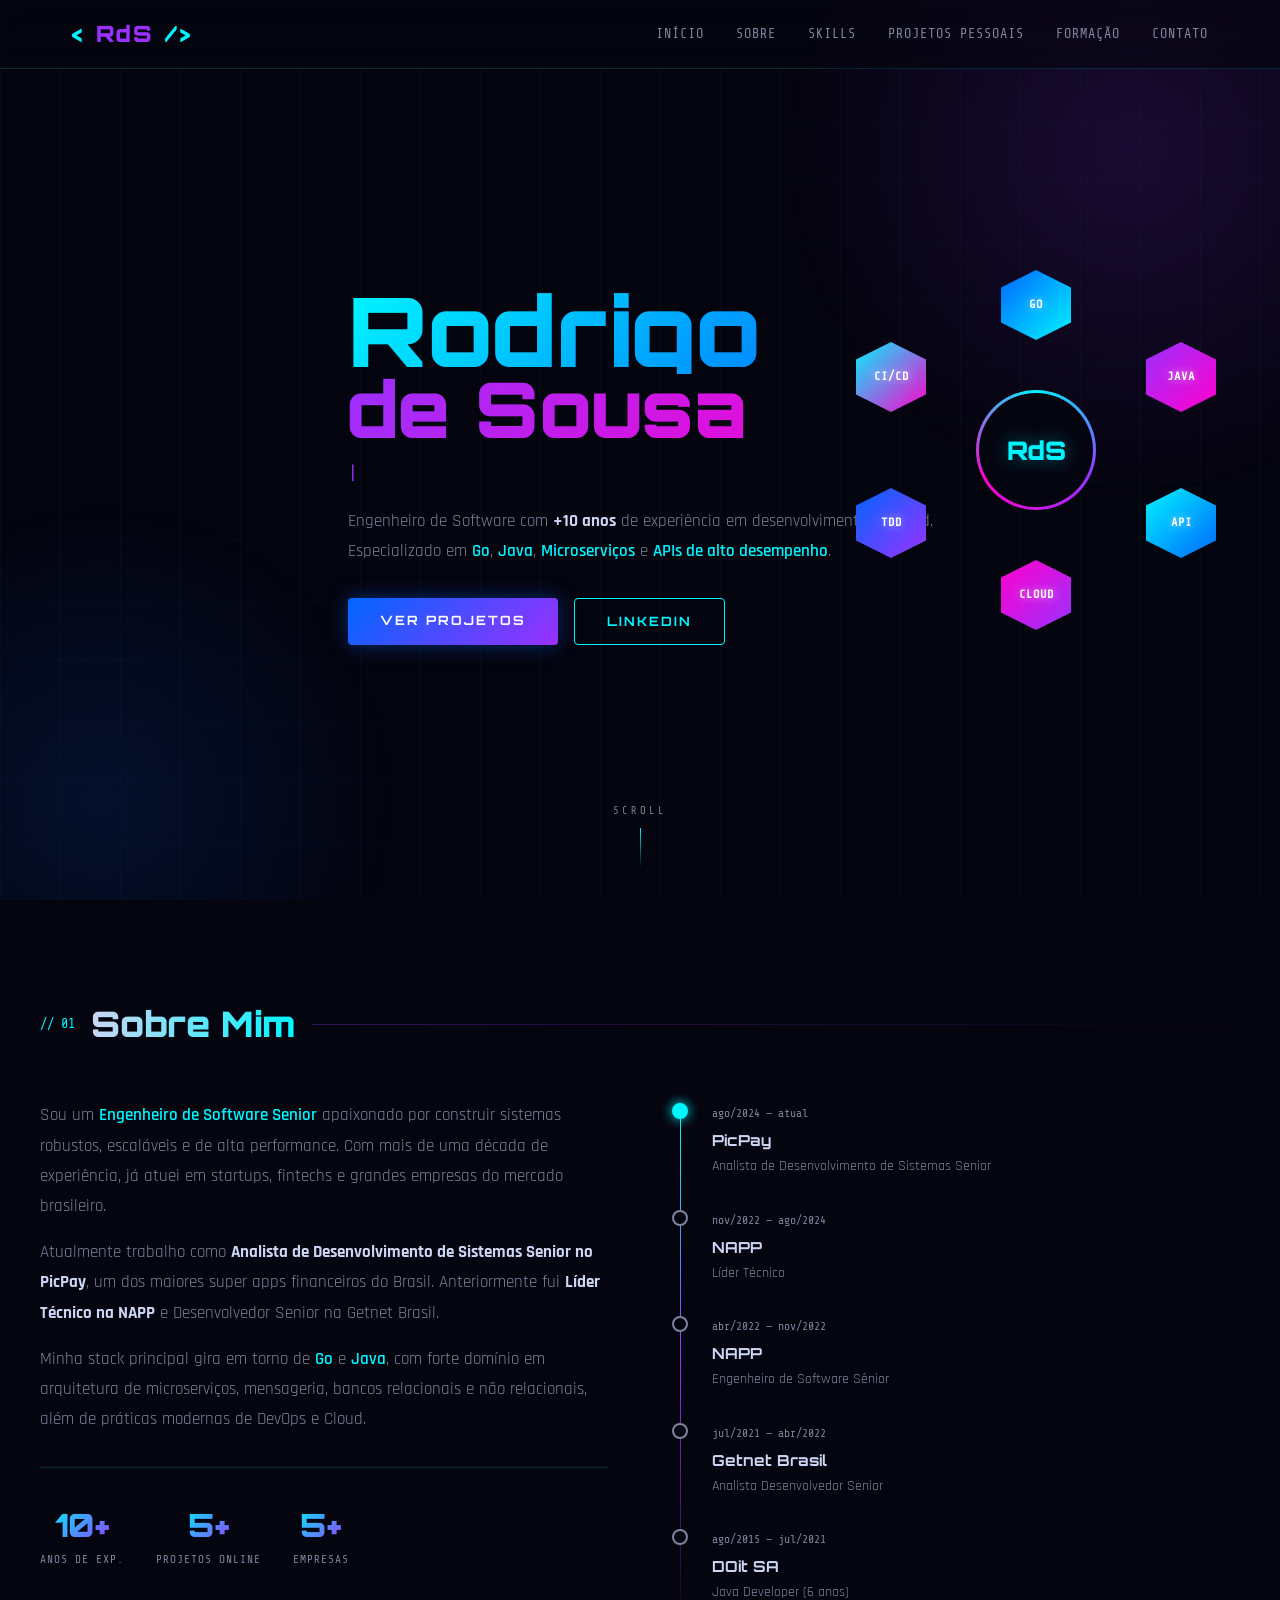
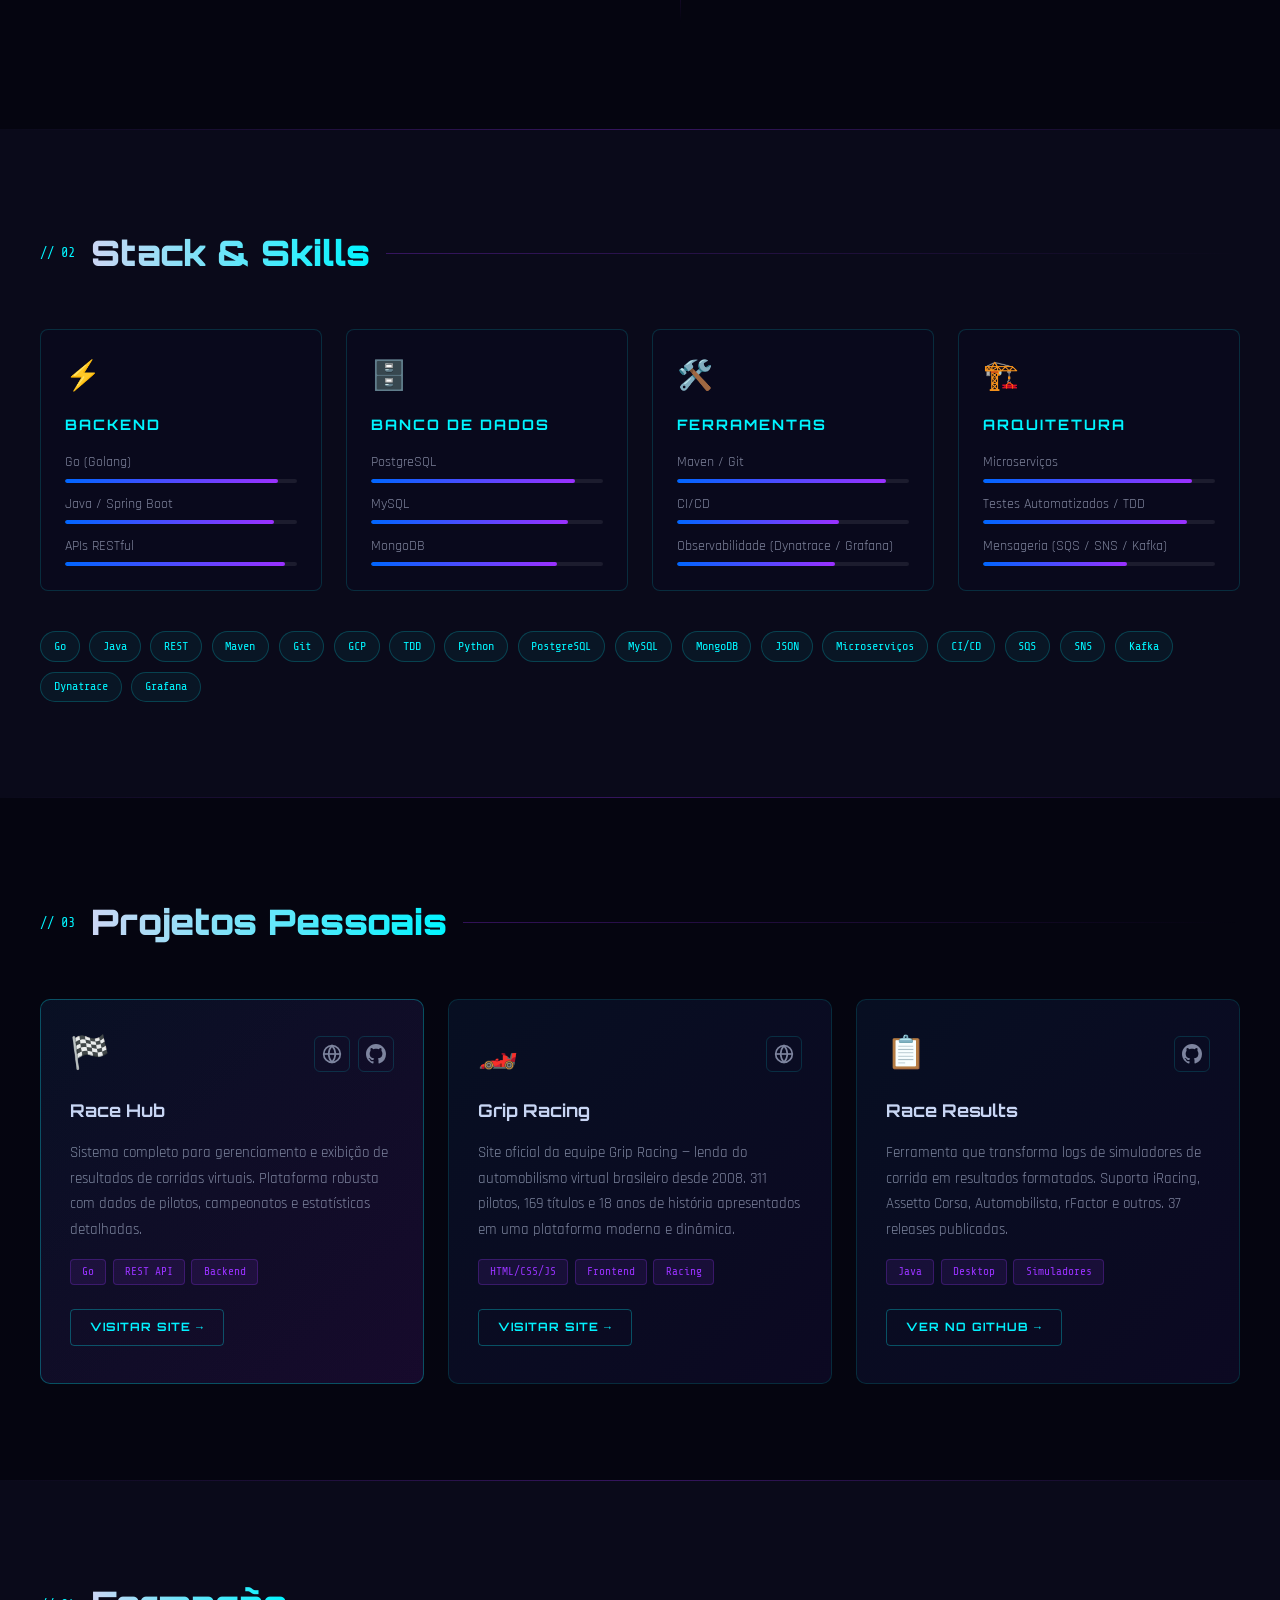
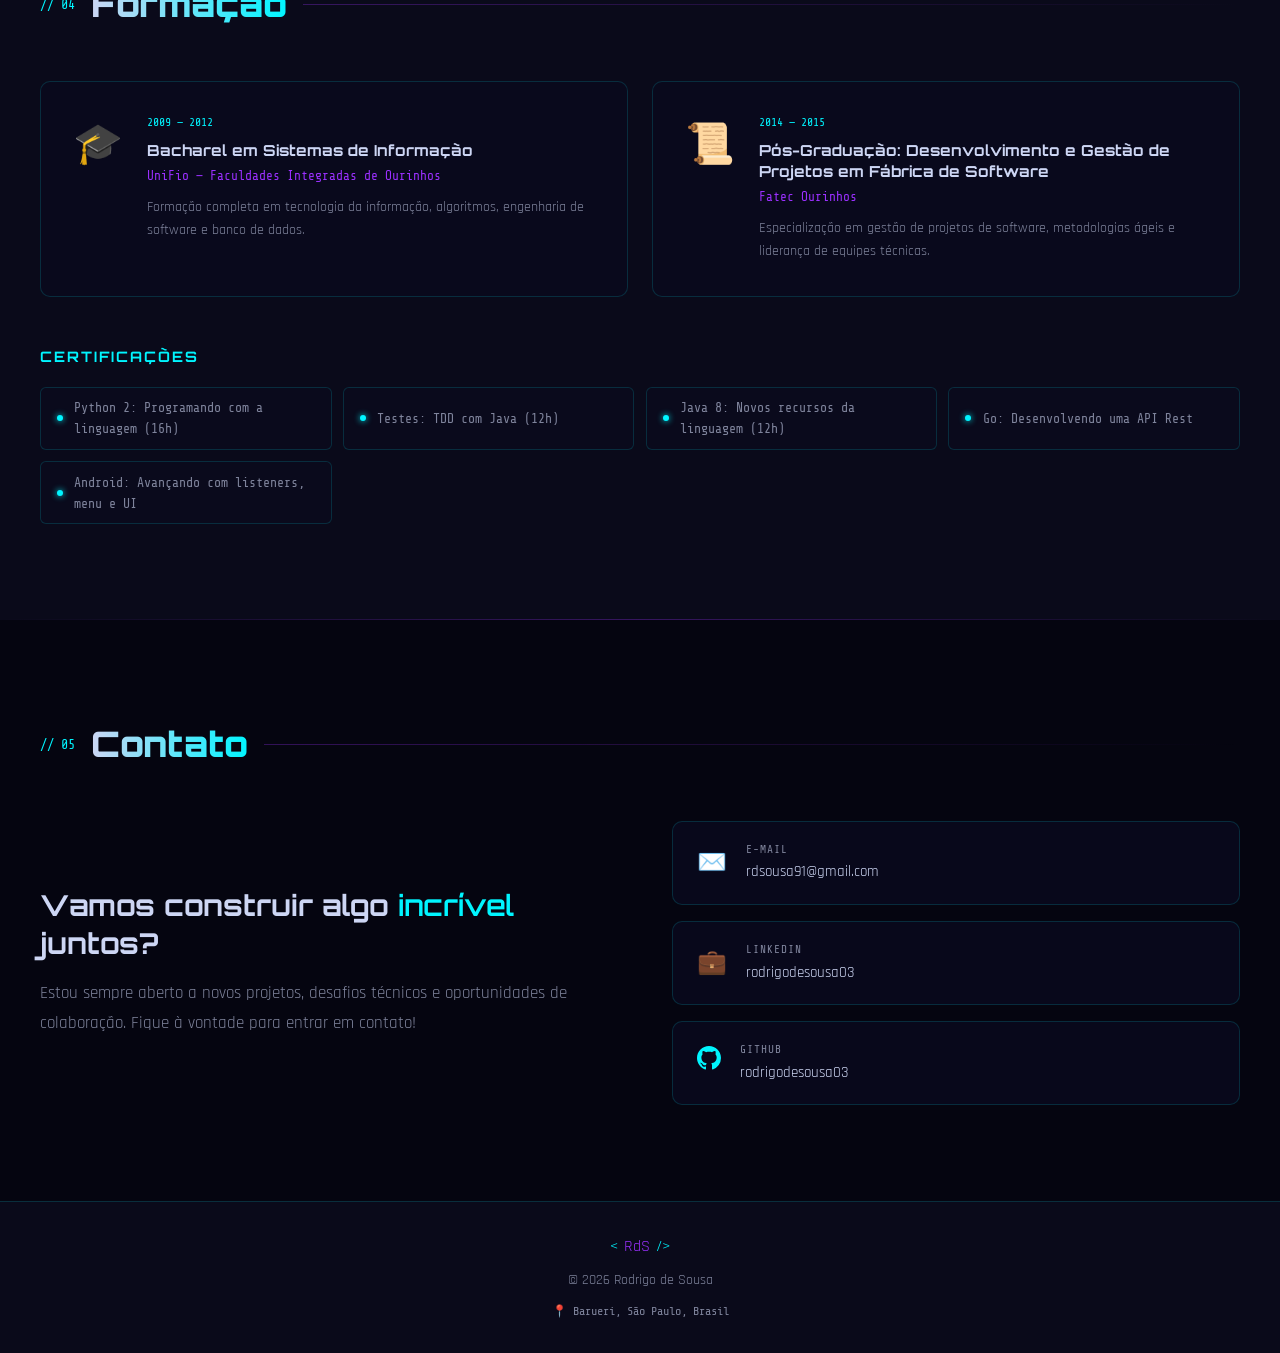
==== commit ff84b7fa: "Remove skill entry for "APIs de Alto Desempenho" da seção de habilidades" ====
--- a/index.html
+++ b/index.html
@@ -199,7 +199,6 @@
           <ul>
             <li><span>Microserviços</span><div class="skill-bar"><div class="skill-fill" style="--w:90%"></div></div></li>
             <li><span>Testes Automatizados / TDD</span><div class="skill-bar"><div class="skill-fill" style="--w:88%"></div></div></li>
-            <li><span>APIs de Alto Desempenho</span><div class="skill-bar"><div class="skill-fill" style="--w:92%"></div></div></li>
             <li><span>Mensageria (SQS / SNS / Kafka)</span><div class="skill-bar"><div class="skill-fill" style="--w:62%"></div></div></li>
           </ul>
         </div>
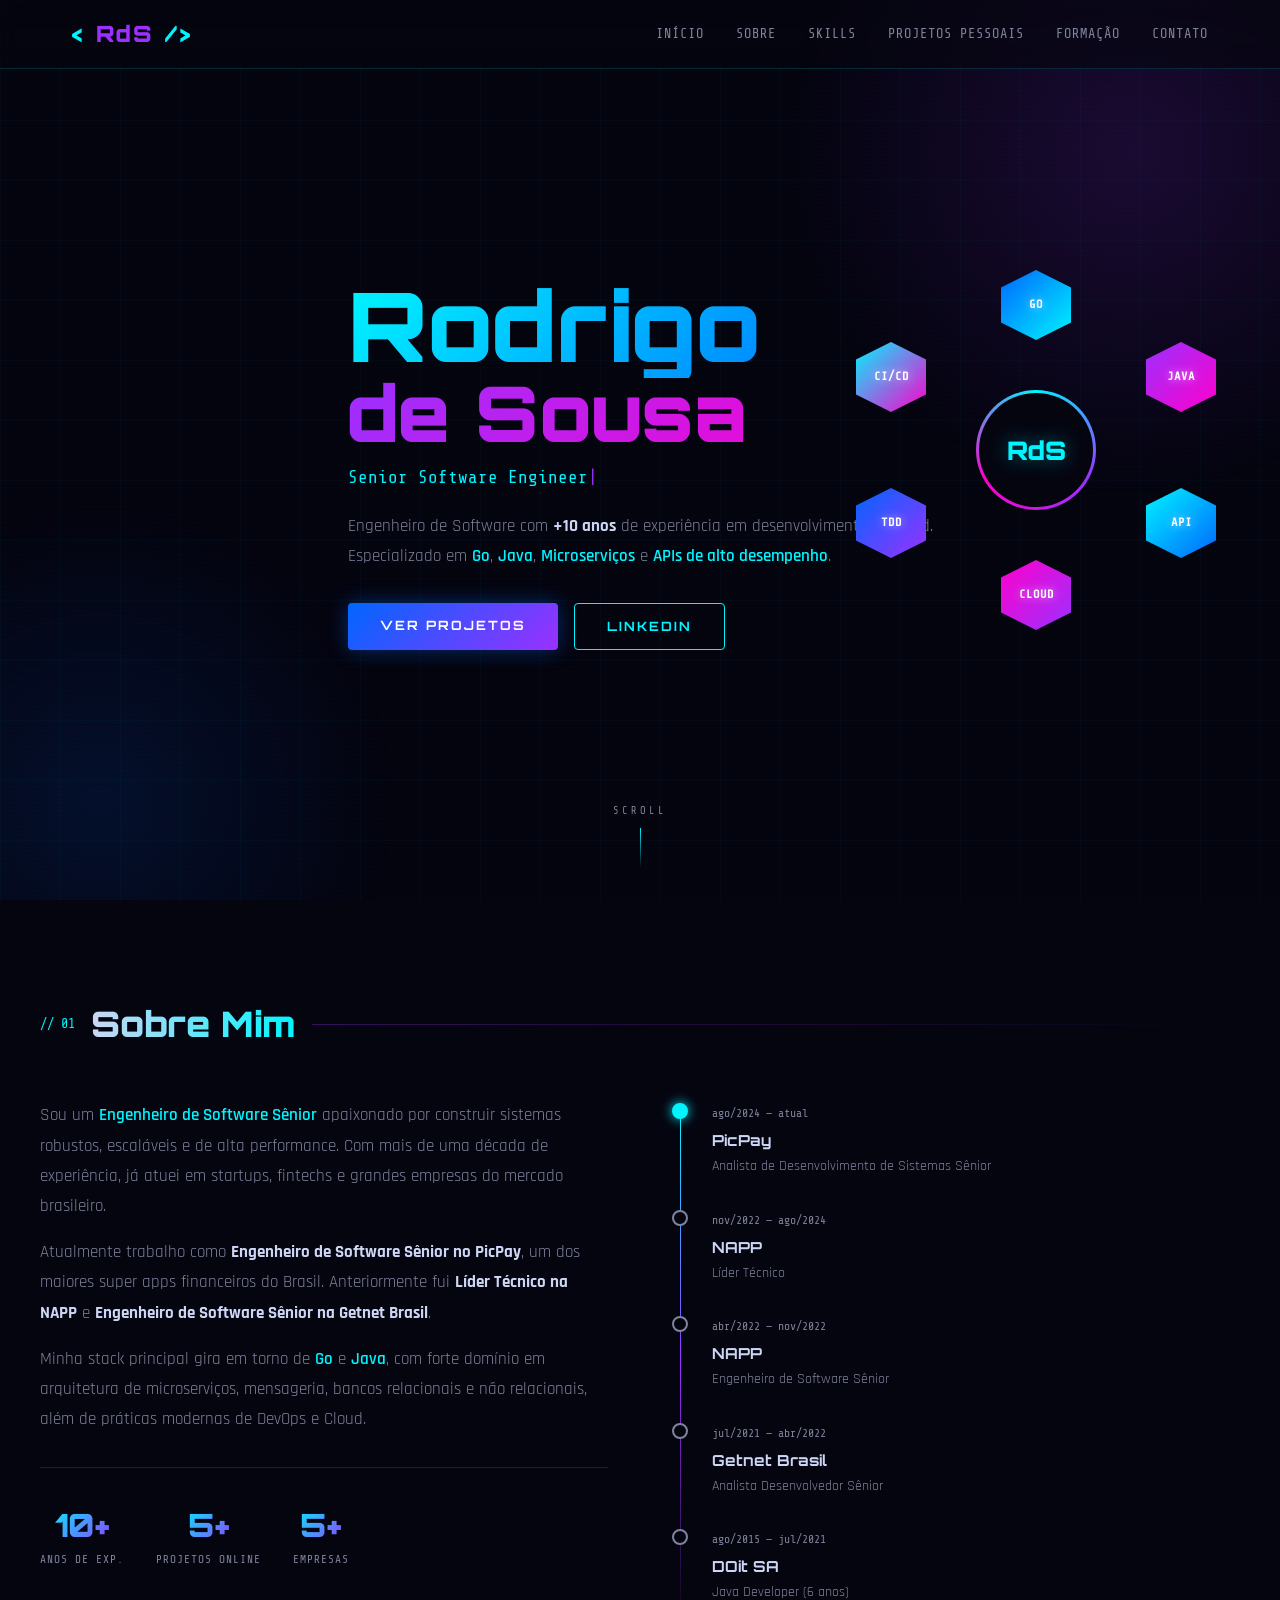
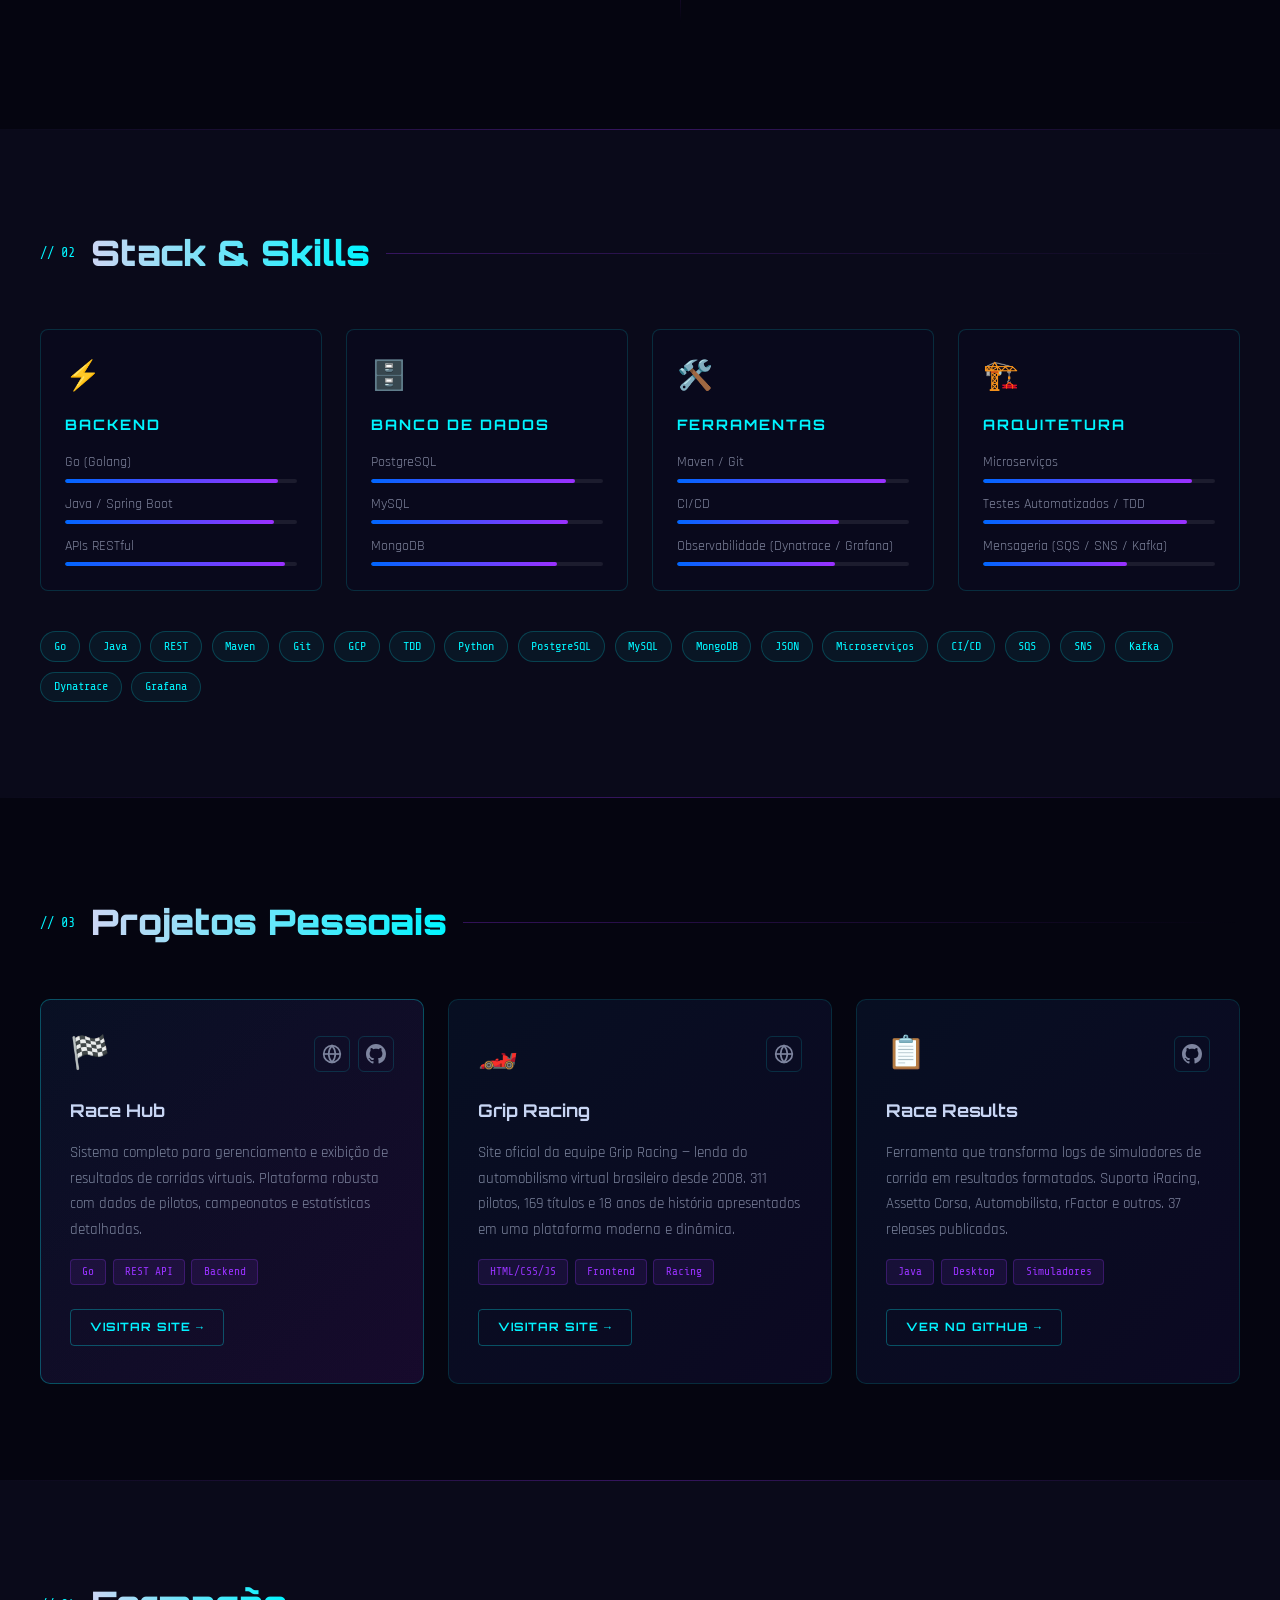
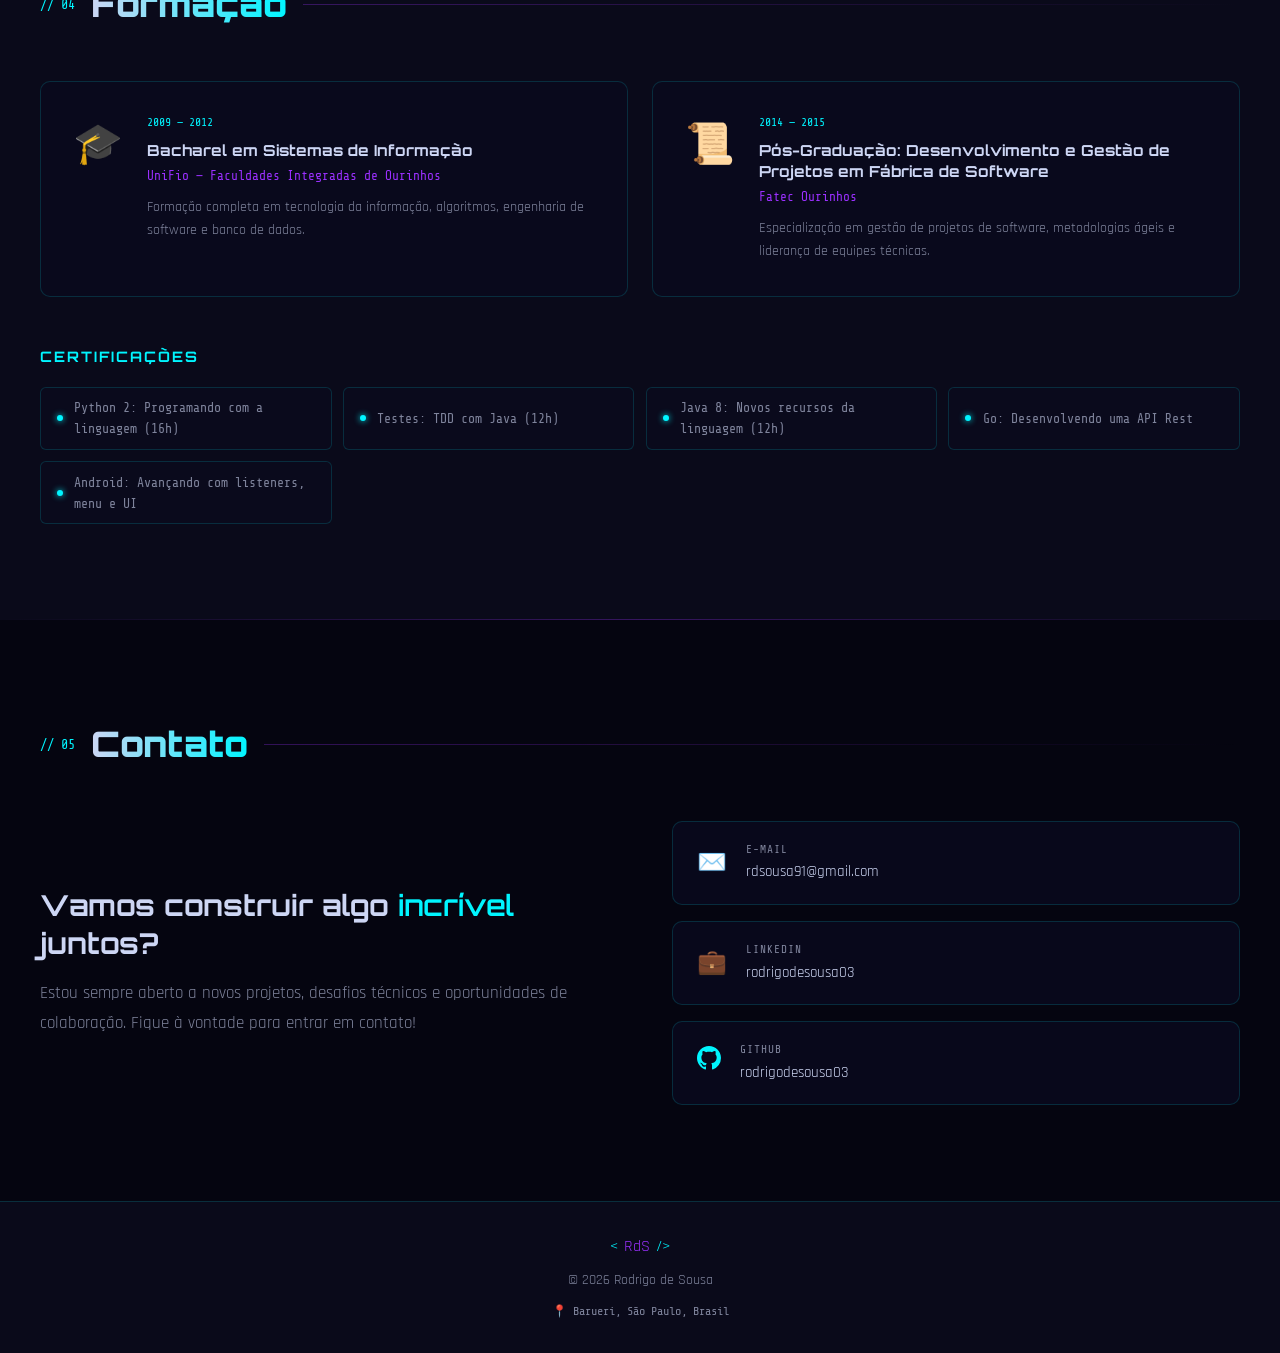
==== commit e3a0da66: "Corrige a grafia de "Sênior" em várias seções do perfil" ====
--- a/index.html
+++ b/index.html
@@ -3,7 +3,7 @@
 <head>
   <meta charset="UTF-8" />
   <meta name="viewport" content="width=device-width, initial-scale=1.0" />
-  <title>Rodrigo de Sousa | Senior Software Engineer</title>
+  <title>Rodrigo de Sousa | Sênior Software Engineer</title>
   <link rel="preconnect" href="https://fonts.googleapis.com" />
   <link rel="preconnect" href="https://fonts.gstatic.com" crossorigin />
   <link href="https://fonts.googleapis.com/css2?family=Orbitron:wght@400;700;900&family=Rajdhani:wght@300;400;500;600;700&family=Share+Tech+Mono&display=swap" rel="stylesheet" />
@@ -88,10 +88,10 @@
       <div class="sobre-grid">
         <div class="sobre-text">
           <p>
-            Sou um <span class="highlight">Engenheiro de Software Senior</span> apaixonado por construir sistemas robustos, escaláveis e de alta performance. Com mais de uma década de experiência, já atuei em startups, fintechs e grandes empresas do mercado brasileiro.
+            Sou um <span class="highlight">Engenheiro de Software Sênior</span> apaixonado por construir sistemas robustos, escaláveis e de alta performance. Com mais de uma década de experiência, já atuei em startups, fintechs e grandes empresas do mercado brasileiro.
           </p>
           <p>
-            Atualmente trabalho como <strong>Analista de Desenvolvimento de Sistemas Senior no PicPay</strong>, um dos maiores super apps financeiros do Brasil. Anteriormente fui <strong>Líder Técnico na NAPP</strong> e Desenvolvedor Senior na Getnet Brasil.
+            Atualmente trabalho como <strong>Engenheiro de Software Sênior no PicPay</strong>, um dos maiores super apps financeiros do Brasil. Anteriormente fui <strong>Líder Técnico na NAPP</strong> e <strong>Engenheiro de Software Sênior na Getnet Brasil</strong>.
           </p>
           <p>
             Minha stack principal gira em torno de <span class="highlight">Go</span> e <span class="highlight">Java</span>, com forte domínio em arquitetura de microserviços, mensageria, bancos relacionais e não relacionais, além de práticas modernas de DevOps e Cloud.
@@ -117,7 +117,7 @@
             <div class="tl-content">
               <span class="tl-date">ago/2024 — atual</span>
               <h4>PicPay</h4>
-              <p>Analista de Desenvolvimento de Sistemas Senior</p>
+              <p>Analista de Desenvolvimento de Sistemas Sênior</p>
             </div>
           </div>
           <div class="timeline-item">
@@ -141,7 +141,7 @@
             <div class="tl-content">
               <span class="tl-date">jul/2021 — abr/2022</span>
               <h4>Getnet Brasil</h4>
-              <p>Analista Desenvolvedor Senior</p>
+              <p>Analista Desenvolvedor Sênior</p>
             </div>
           </div>
           <div class="timeline-item">
--- a/style.css
+++ b/style.css
@@ -249,6 +249,7 @@
   -webkit-background-clip: text;
   background-clip: text;
   text-shadow: none;
+  padding-bottom: 0.1em;
 }
 
 .hero-title .line2 {
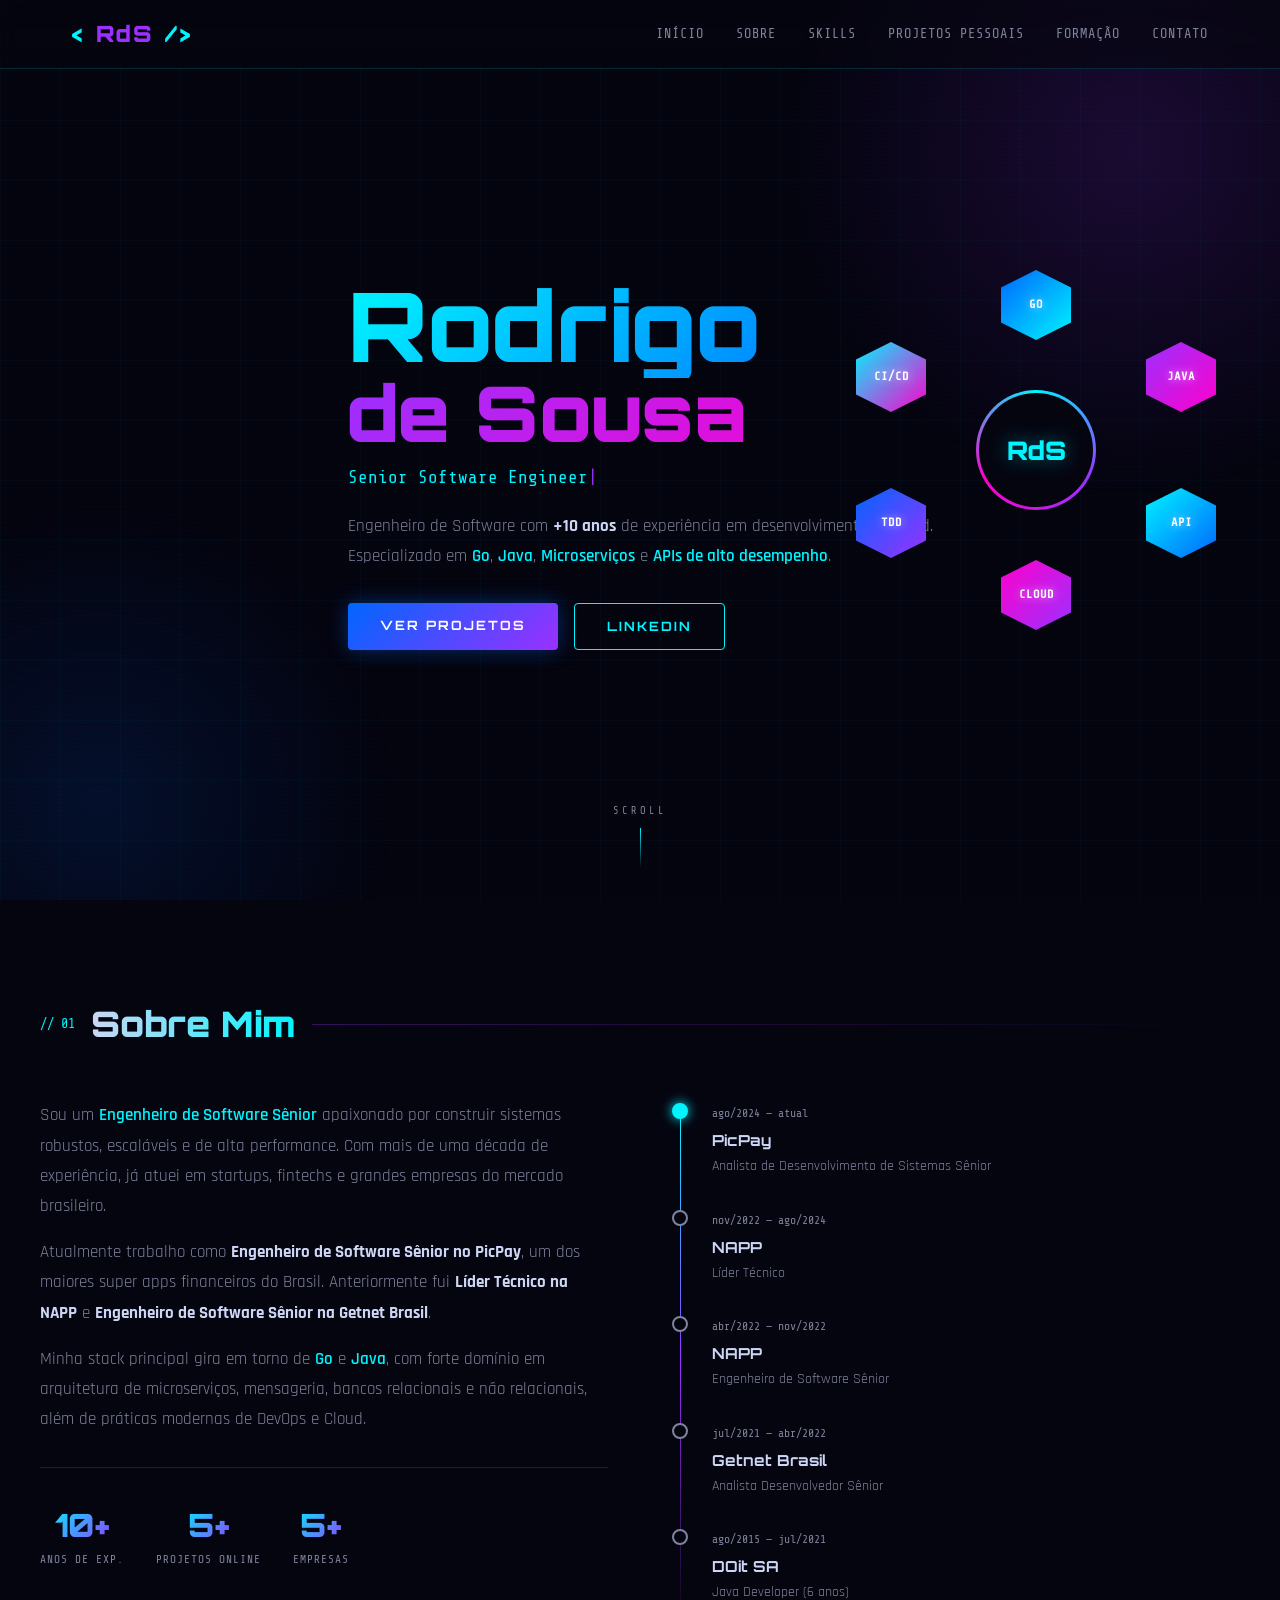
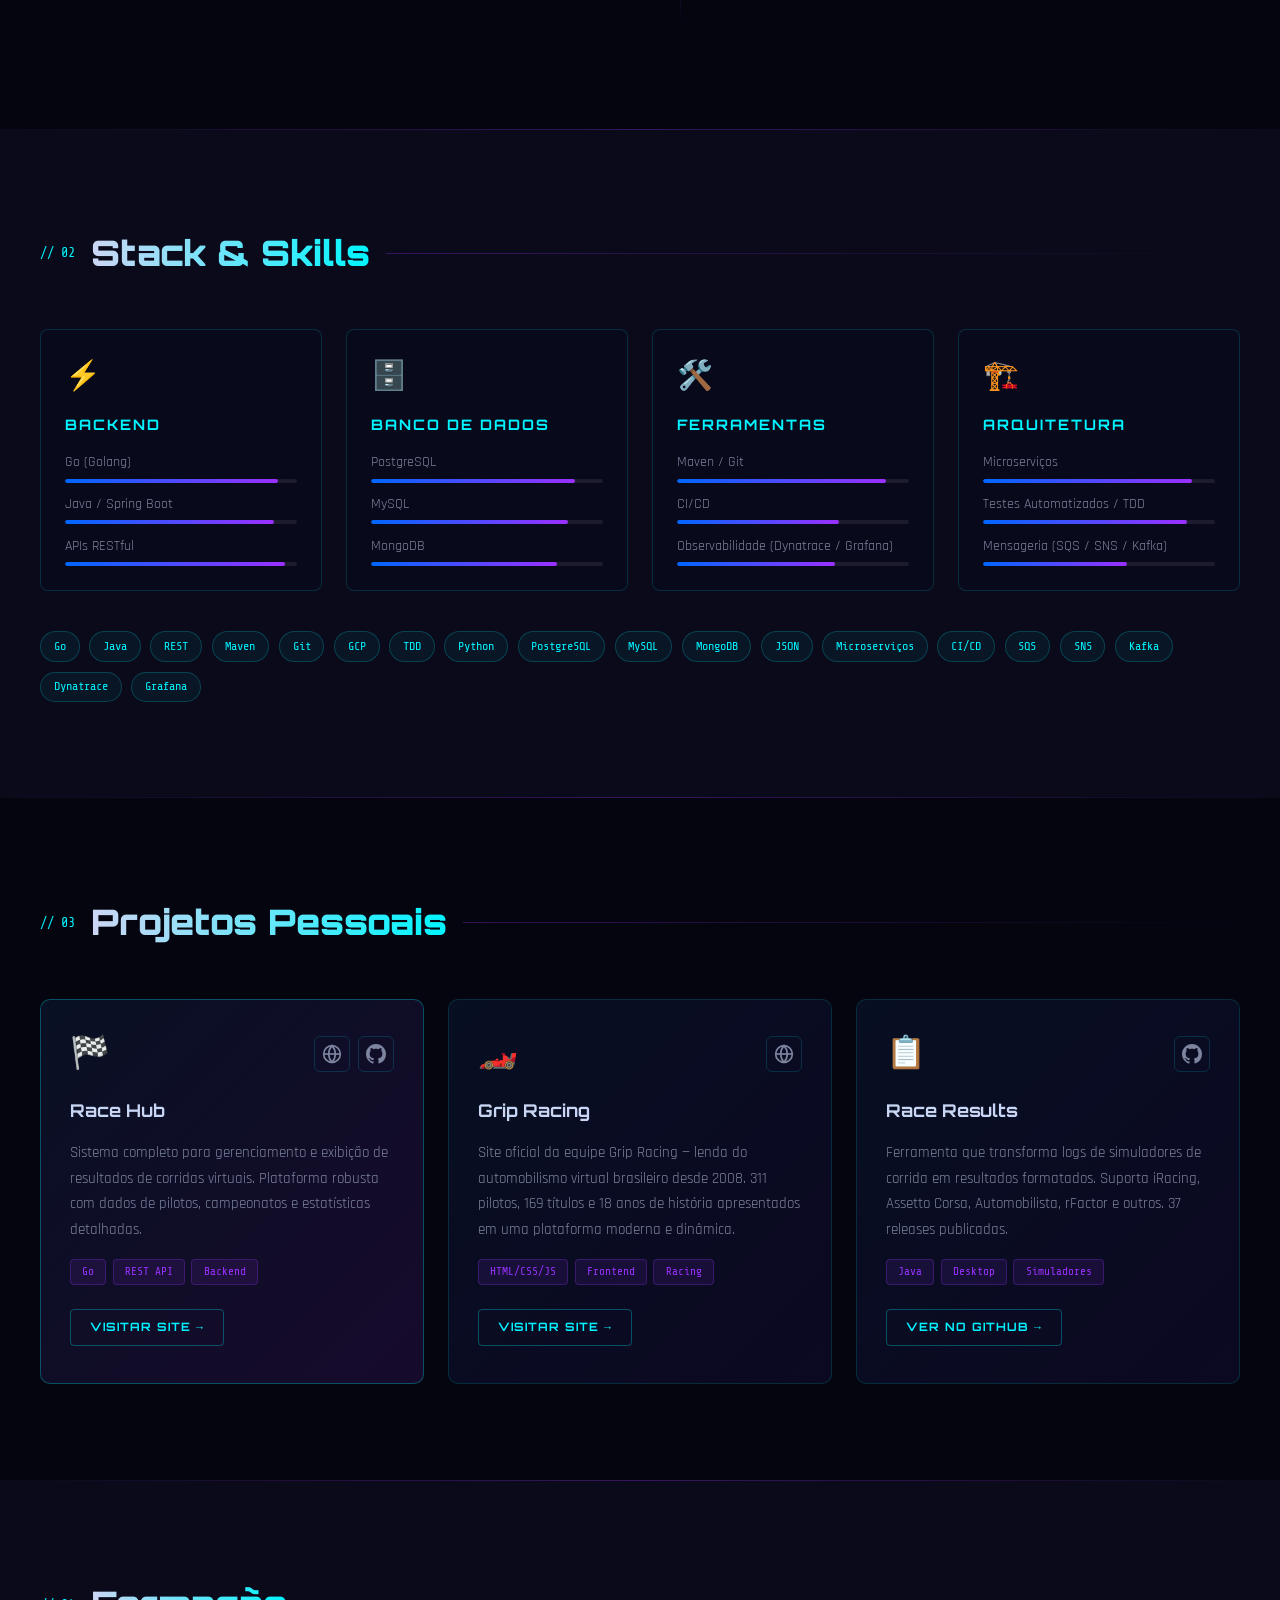
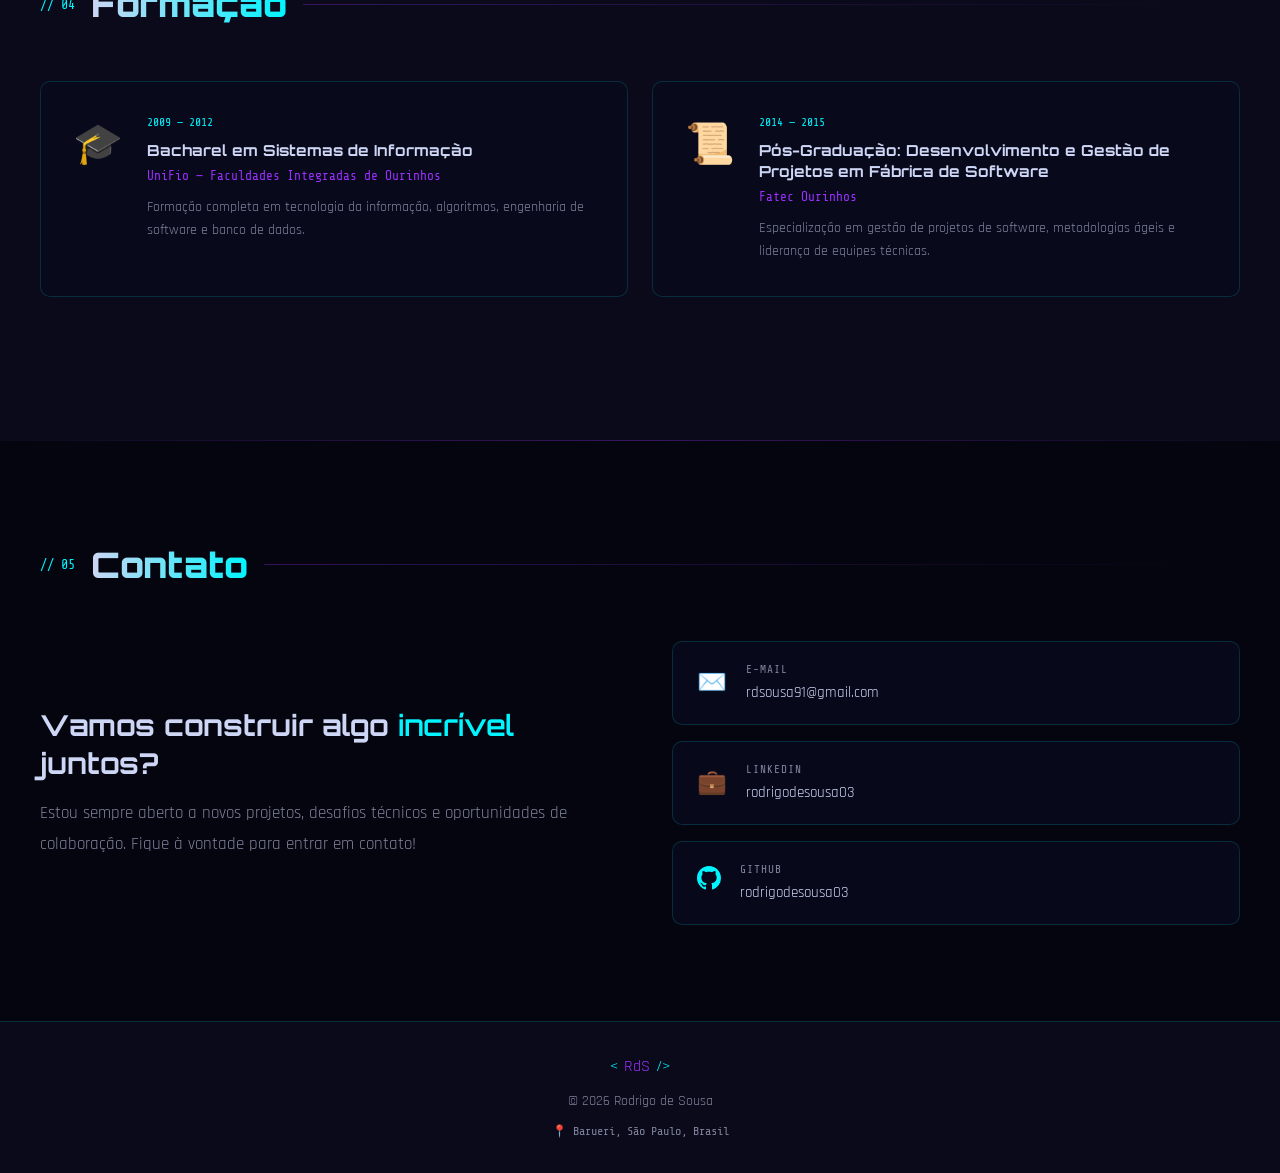
==== commit 8811b32e: "Remove seção de certificações do perfil" ====
--- a/index.html
+++ b/index.html
@@ -326,16 +326,6 @@
           </div>
         </div>
       </div>
-      <div class="certs-section">
-        <h3 class="certs-title">Certificações</h3>
-        <div class="certs-grid">
-          <div class="cert-item"><span class="cert-dot"></span>Python 2: Programando com a linguagem (16h)</div>
-          <div class="cert-item"><span class="cert-dot"></span>Testes: TDD com Java (12h)</div>
-          <div class="cert-item"><span class="cert-dot"></span>Java 8: Novos recursos da linguagem (12h)</div>
-          <div class="cert-item"><span class="cert-dot"></span>Go: Desenvolvendo uma API Rest</div>
-          <div class="cert-item"><span class="cert-dot"></span>Android: Avançando com listeners, menu e UI</div>
-        </div>
-      </div>
     </div>
   </section>
 
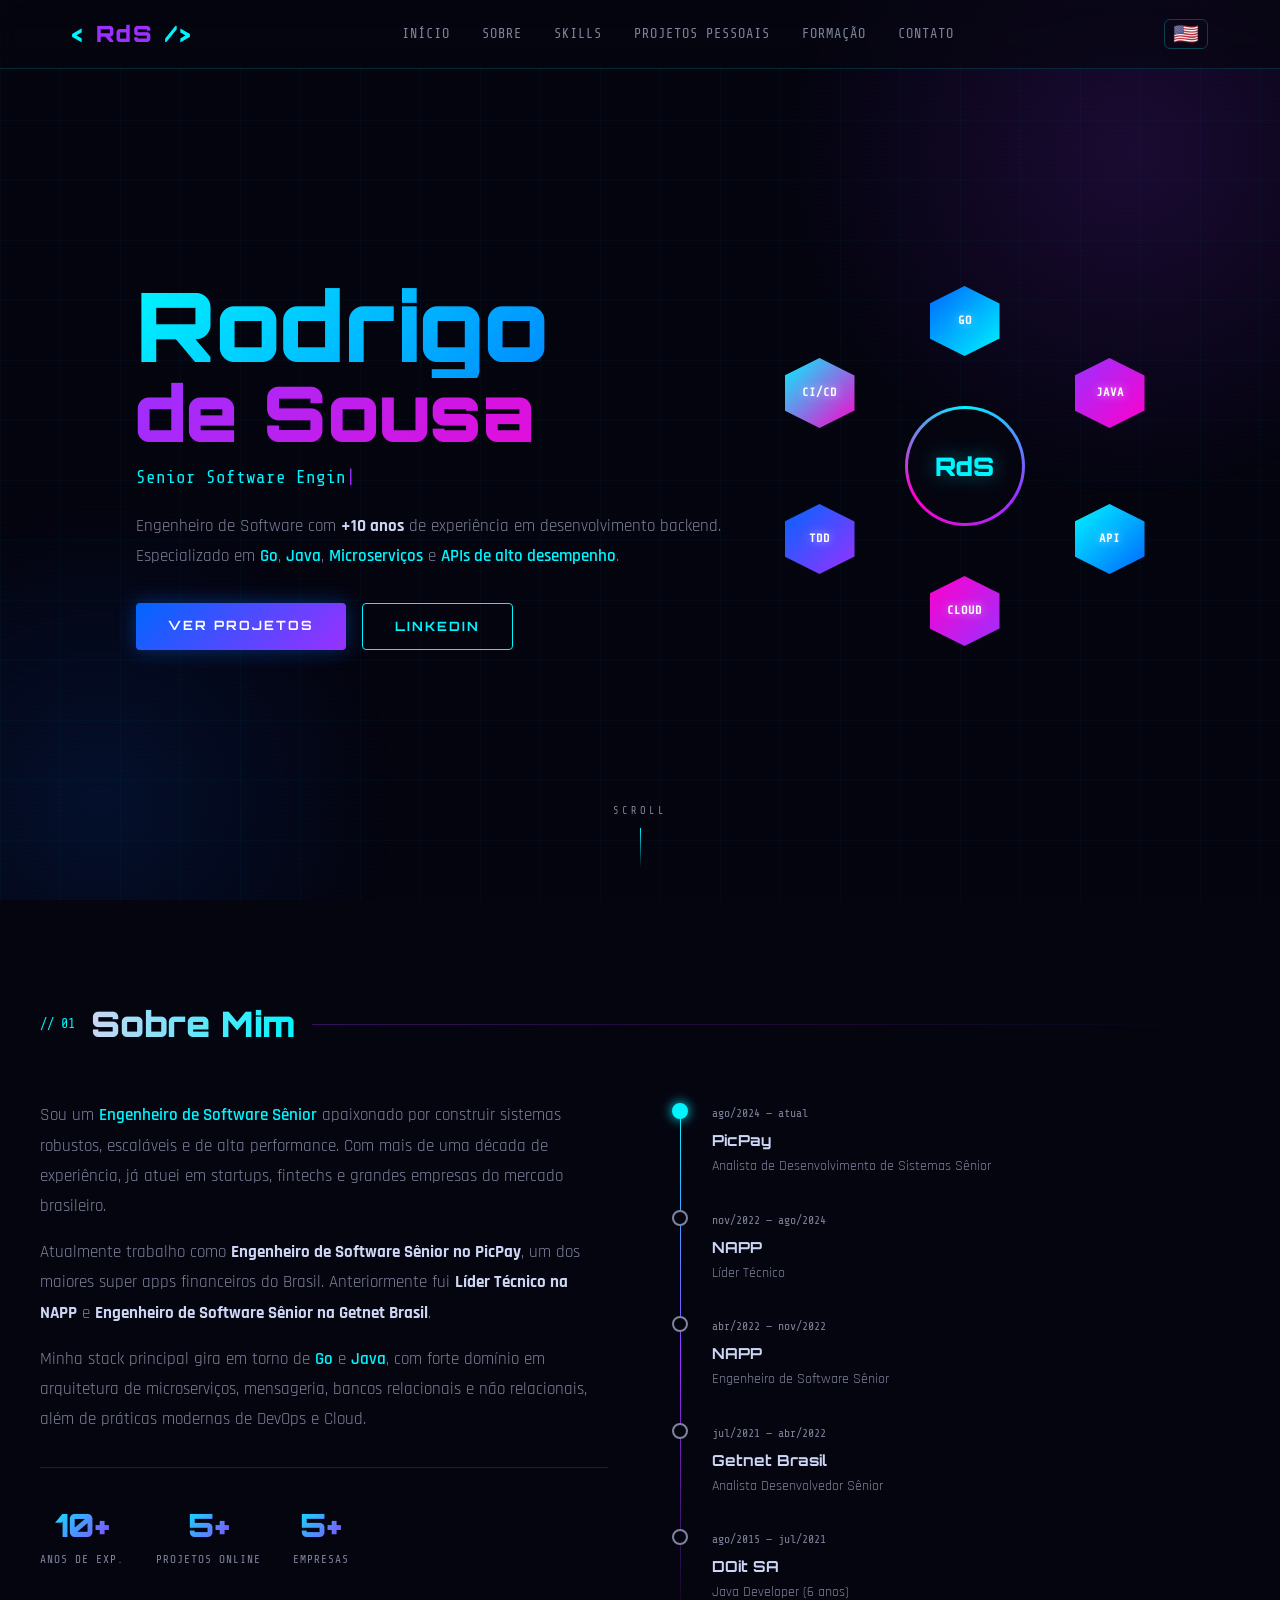
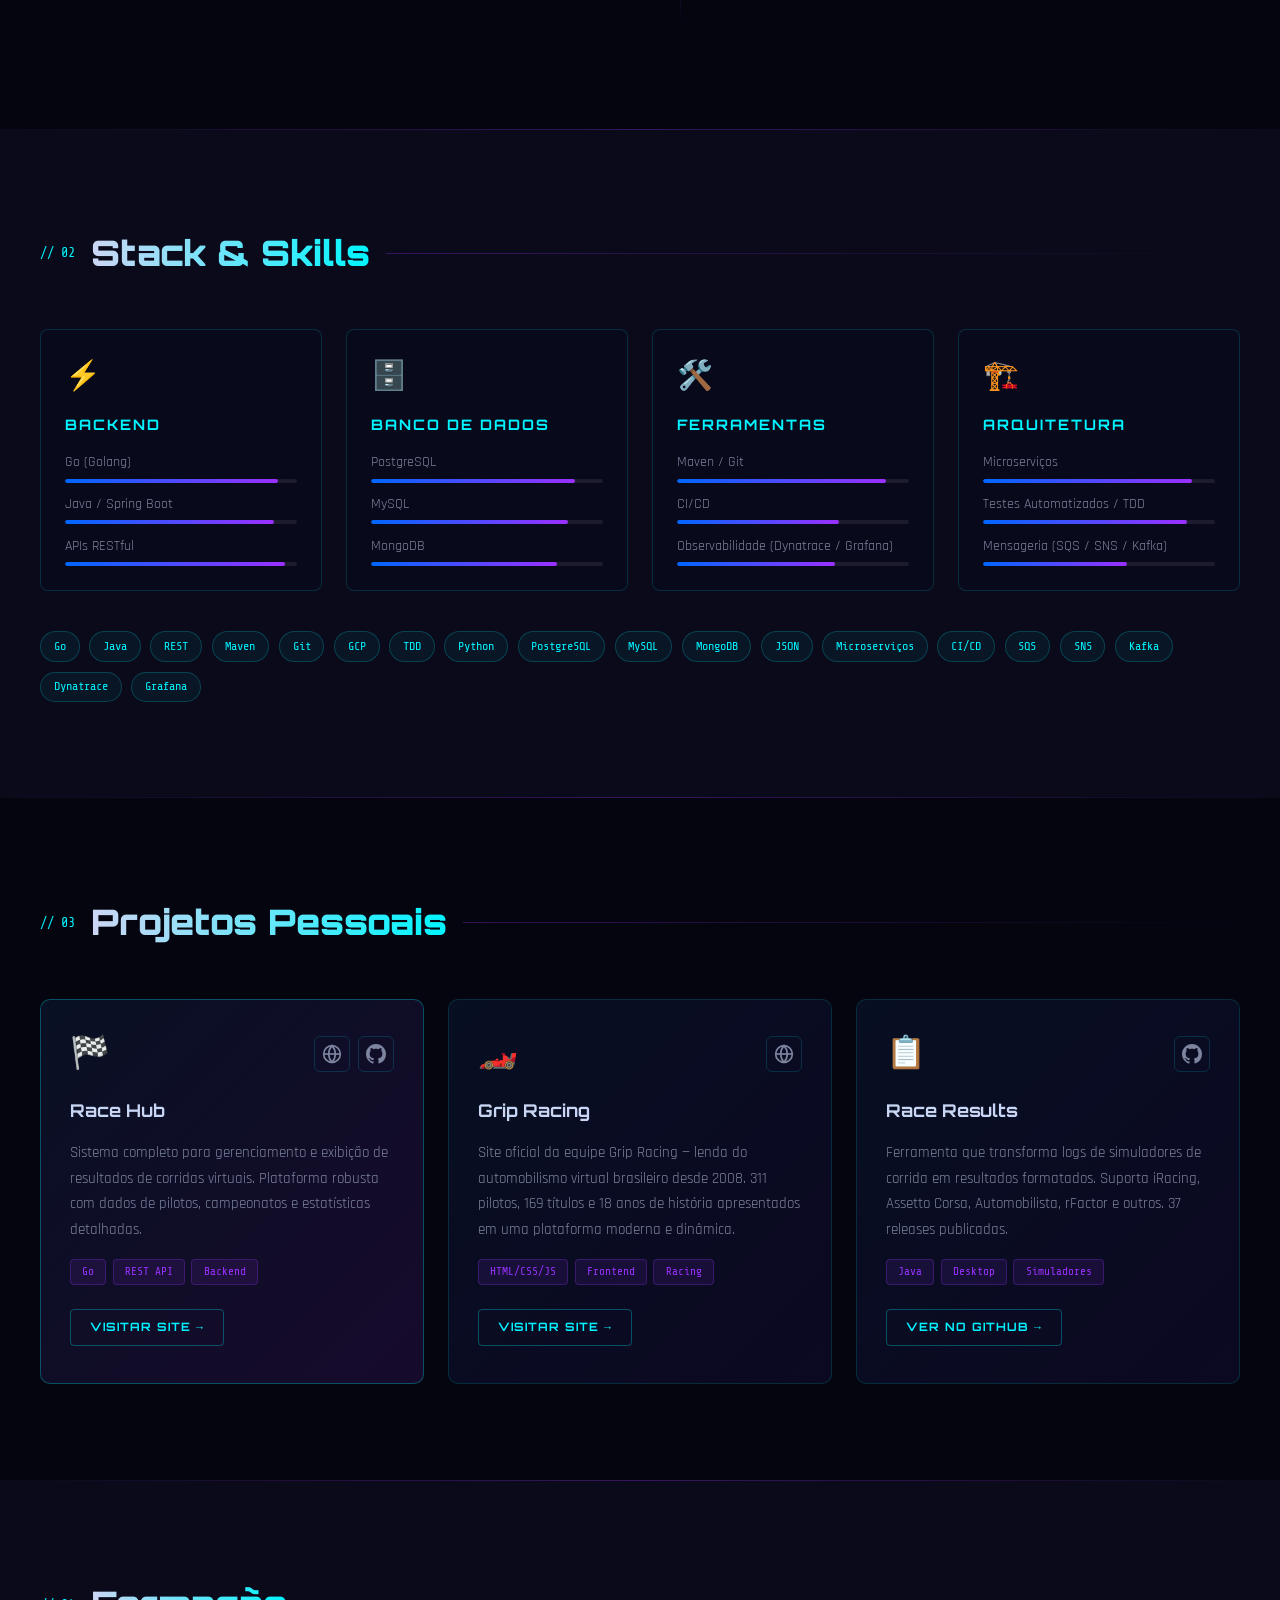
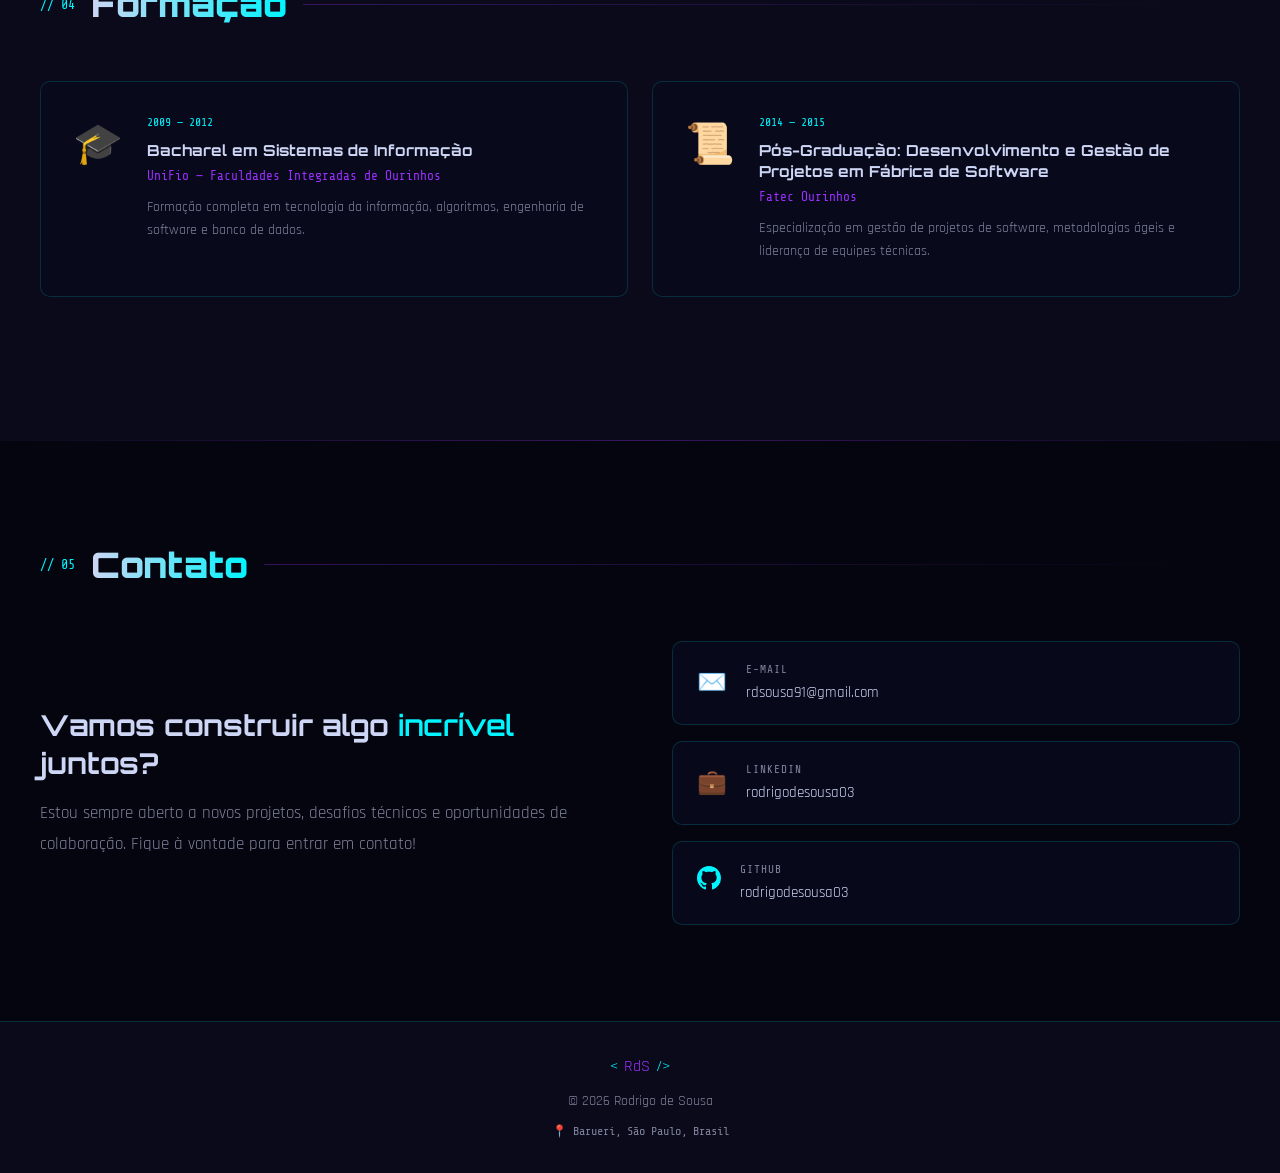
==== commit b0d8ee97: "Adiciona suporte a múltiplos idiomas com arquivos de tradução e funcionalidade de troca de idioma Co" ====
--- a/index.html
+++ b/index.html
@@ -26,13 +26,16 @@
         <span class="logo-bracket">/&gt;</span>
       </div>
       <ul class="nav-links">
-        <li><a href="#hero">Início</a></li>
-        <li><a href="#sobre">Sobre</a></li>
-        <li><a href="#skills">Skills</a></li>
-        <li><a href="#projetos">Projetos Pessoais</a></li>
-        <li><a href="#educacao">Formação</a></li>
-        <li><a href="#contato">Contato</a></li>
+        <li><a href="#hero" data-i18n="nav.home">Início</a></li>
+        <li><a href="#sobre" data-i18n="nav.about">Sobre</a></li>
+        <li><a href="#skills" data-i18n="nav.skills">Skills</a></li>
+        <li><a href="#projetos" data-i18n="nav.projects">Projetos Pessoais</a></li>
+        <li><a href="#educacao" data-i18n="nav.education">Formação</a></li>
+        <li><a href="#contato" data-i18n="nav.contact">Contato</a></li>
       </ul>
+      <button class="lang-toggle" id="lang-toggle" aria-label="Toggle language" title="Switch language">
+        <span id="lang-flag">🇺🇸</span>
+      </button>
       <button class="hamburger" id="hamburger" aria-label="Menu">
         <span></span><span></span><span></span>
       </button>
@@ -47,12 +50,12 @@
         <span class="line2">de Sousa</span>
       </h1>
       <div class="hero-subtitle typewriter" id="typewriter"></div>
-      <p class="hero-desc">
+      <p class="hero-desc" data-i18n-html="hero.descHtml">
         Engenheiro de Software com <strong>+10 anos</strong> de experiência em desenvolvimento backend.<br/>
         Especializado em <span class="highlight">Go</span>, <span class="highlight">Java</span>, <span class="highlight">Microserviços</span> e <span class="highlight">APIs de alto desempenho</span>.
       </p>
       <div class="hero-cta">
-        <a href="#projetos" class="btn btn-primary">Ver Projetos</a>
+        <a href="#projetos" class="btn btn-primary" data-i18n="hero.btnProjects">Ver Projetos</a>
         <a href="http://www.linkedin.com/in/rodrigodesousa03" target="_blank" rel="noopener" class="btn btn-secondary">LinkedIn</a>
       </div>
     </div>
@@ -82,32 +85,32 @@
     <div class="container">
       <div class="section-header">
         <span class="section-tag">// 01</span>
-        <h2 class="section-title">Sobre Mim</h2>
+        <h2 class="section-title" data-i18n="sobre.title">Sobre Mim</h2>
         <div class="section-line"></div>
       </div>
       <div class="sobre-grid">
         <div class="sobre-text">
-          <p>
+          <p data-i18n-html="sobre.p1Html">
             Sou um <span class="highlight">Engenheiro de Software Sênior</span> apaixonado por construir sistemas robustos, escaláveis e de alta performance. Com mais de uma década de experiência, já atuei em startups, fintechs e grandes empresas do mercado brasileiro.
           </p>
-          <p>
+          <p data-i18n-html="sobre.p2Html">
             Atualmente trabalho como <strong>Engenheiro de Software Sênior no PicPay</strong>, um dos maiores super apps financeiros do Brasil. Anteriormente fui <strong>Líder Técnico na NAPP</strong> e <strong>Engenheiro de Software Sênior na Getnet Brasil</strong>.
           </p>
-          <p>
+          <p data-i18n-html="sobre.p3Html">
             Minha stack principal gira em torno de <span class="highlight">Go</span> e <span class="highlight">Java</span>, com forte domínio em arquitetura de microserviços, mensageria, bancos relacionais e não relacionais, além de práticas modernas de DevOps e Cloud.
           </p>
           <div class="sobre-stats">
             <div class="stat">
               <span class="stat-num">10+</span>
-              <span class="stat-label">Anos de Exp.</span>
+              <span class="stat-label" data-i18n="sobre.statYears">Anos de Exp.</span>
             </div>
             <div class="stat">
               <span class="stat-num">5+</span>
-              <span class="stat-label">Projetos Online</span>
+              <span class="stat-label" data-i18n="sobre.statProjects">Projetos Online</span>
             </div>
             <div class="stat">
               <span class="stat-num">5+</span>
-              <span class="stat-label">Empresas</span>
+              <span class="stat-label" data-i18n="sobre.statCompanies">Empresas</span>
             </div>
           </div>
         </div>
@@ -115,41 +118,41 @@
           <div class="timeline-item active">
             <div class="tl-dot"></div>
             <div class="tl-content">
-              <span class="tl-date">ago/2024 — atual</span>
+              <span class="tl-date" data-i18n="sobre.tl1Date">ago/2024 — atual</span>
               <h4>PicPay</h4>
-              <p>Analista de Desenvolvimento de Sistemas Sênior</p>
+              <p data-i18n="sobre.tl1Role">Analista de Desenvolvimento de Sistemas Sênior</p>
             </div>
           </div>
           <div class="timeline-item">
             <div class="tl-dot"></div>
             <div class="tl-content">
-              <span class="tl-date">nov/2022 — ago/2024</span>
+              <span class="tl-date" data-i18n="sobre.tl2Date">nov/2022 — ago/2024</span>
               <h4>NAPP</h4>
-              <p>Líder Técnico</p>
+              <p data-i18n="sobre.tl2Role">Líder Técnico</p>
             </div>
           </div>
           <div class="timeline-item">
             <div class="tl-dot"></div>
             <div class="tl-content">
-              <span class="tl-date">abr/2022 — nov/2022</span>
+              <span class="tl-date" data-i18n="sobre.tl3Date">abr/2022 — nov/2022</span>
               <h4>NAPP</h4>
-              <p>Engenheiro de Software Sênior</p>
+              <p data-i18n="sobre.tl3Role">Engenheiro de Software Sênior</p>
             </div>
           </div>
           <div class="timeline-item">
             <div class="tl-dot"></div>
             <div class="tl-content">
-              <span class="tl-date">jul/2021 — abr/2022</span>
+              <span class="tl-date" data-i18n="sobre.tl4Date">jul/2021 — abr/2022</span>
               <h4>Getnet Brasil</h4>
-              <p>Analista Desenvolvedor Sênior</p>
+              <p data-i18n="sobre.tl4Role">Analista Desenvolvedor Sênior</p>
             </div>
           </div>
           <div class="timeline-item">
             <div class="tl-dot"></div>
             <div class="tl-content">
-              <span class="tl-date">ago/2015 — jul/2021</span>
+              <span class="tl-date" data-i18n="sobre.tl5Date">ago/2015 — jul/2021</span>
               <h4>DOit SA</h4>
-              <p>Java Developer (6 anos)</p>
+              <p data-i18n="sobre.tl5Role">Java Developer (6 anos)</p>
             </div>
           </div>
         </div>
@@ -177,7 +180,7 @@
         </div>
         <div class="skill-card">
           <div class="skill-icon">🗄️</div>
-          <h3>Banco de Dados</h3>
+          <h3 data-i18n="skills.databases">Banco de Dados</h3>
           <ul>
             <li><span>PostgreSQL</span><div class="skill-bar"><div class="skill-fill" style="--w:88%"></div></div></li>
             <li><span>MySQL</span><div class="skill-bar"><div class="skill-fill" style="--w:85%"></div></div></li>
@@ -186,20 +189,20 @@
         </div>
         <div class="skill-card">
           <div class="skill-icon">🛠️</div>
-          <h3>Ferramentas</h3>
+          <h3 data-i18n="skills.tools">Ferramentas</h3>
           <ul>
             <li><span>Maven / Git</span><div class="skill-bar"><div class="skill-fill" style="--w:90%"></div></div></li>
             <li><span>CI/CD</span><div class="skill-bar"><div class="skill-fill" style="--w:70%"></div></div></li>
-            <li><span>Observabilidade (Dynatrace / Grafana)</span><div class="skill-bar"><div class="skill-fill" style="--w:68%"></div></div></li>
+            <li><span data-i18n="skills.obs">Observabilidade (Dynatrace / Grafana)</span><div class="skill-bar"><div class="skill-fill" style="--w:68%"></div></div></li>
           </ul>
         </div>
         <div class="skill-card">
           <div class="skill-icon">🏗️</div>
-          <h3>Arquitetura</h3>
+          <h3 data-i18n="skills.architecture">Arquitetura</h3>
           <ul>
             <li><span>Microserviços</span><div class="skill-bar"><div class="skill-fill" style="--w:90%"></div></div></li>
-            <li><span>Testes Automatizados / TDD</span><div class="skill-bar"><div class="skill-fill" style="--w:88%"></div></div></li>
-            <li><span>Mensageria (SQS / SNS / Kafka)</span><div class="skill-bar"><div class="skill-fill" style="--w:62%"></div></div></li>
+            <li><span data-i18n="skills.automated">Testes Automatizados / TDD</span><div class="skill-bar"><div class="skill-fill" style="--w:88%"></div></div></li>
+            <li><span data-i18n="skills.messaging">Mensageria (SQS / SNS / Kafka)</span><div class="skill-bar"><div class="skill-fill" style="--w:62%"></div></div></li>
           </ul>
         </div>
       </div>
@@ -208,7 +211,7 @@
         <span class="tag">REST</span><span class="tag">Maven</span><span class="tag">Git</span>
         <span class="tag">GCP</span><span class="tag">TDD</span><span class="tag">Python</span>
         <span class="tag">PostgreSQL</span><span class="tag">MySQL</span><span class="tag">MongoDB</span>
-        <span class="tag">JSON</span><span class="tag">Microserviços</span><span class="tag">CI/CD</span>
+        <span class="tag">JSON</span><span class="tag" data-i18n="skills.microservicesTag">Microserviços</span><span class="tag">CI/CD</span>
         <span class="tag">SQS</span><span class="tag">SNS</span><span class="tag">Kafka</span>
         <span class="tag">Dynatrace</span><span class="tag">Grafana</span>
       </div>
@@ -220,7 +223,7 @@
     <div class="container">
       <div class="section-header">
         <span class="section-tag">// 03</span>
-        <h2 class="section-title">Projetos Pessoais</h2>
+        <h2 class="section-title" data-i18n="projetos.title">Projetos Pessoais</h2>
         <div class="section-line"></div>
       </div>
       <div class="projects-grid">
@@ -239,14 +242,14 @@
             </div>
           </div>
           <h3 class="project-title">Race Hub</h3>
-          <p class="project-desc">
+          <p class="project-desc" data-i18n="projetos.raceHubDesc">
             Sistema completo para gerenciamento e exibição de resultados de corridas virtuais. Plataforma robusta com dados de pilotos, campeonatos e estatísticas detalhadas.
           </p>
           <div class="project-tags">
             <span>Go</span><span>REST API</span><span>Backend</span>
           </div>
           <div class="project-footer">
-            <a href="https://f1bc.racehub.com" target="_blank" rel="noopener" class="btn btn-small">Visitar Site →</a>
+            <a href="https://f1bc.racehub.com" target="_blank" rel="noopener" class="btn btn-small" data-i18n="projetos.visitSite">Visitar Site →</a>
           </div>
         </div>
 
@@ -261,14 +264,14 @@
             </div>
           </div>
           <h3 class="project-title">Grip Racing</h3>
-          <p class="project-desc">
+          <p class="project-desc" data-i18n="projetos.gripDesc">
             Site oficial da equipe Grip Racing — lenda do automobilismo virtual brasileiro desde 2008. 311 pilotos, 169 títulos e 18 anos de história apresentados em uma plataforma moderna e dinâmica.
           </p>
           <div class="project-tags">
             <span>HTML/CSS/JS</span><span>Frontend</span><span>Racing</span>
           </div>
           <div class="project-footer">
-            <a href="https://gripracing.com.br/" target="_blank" rel="noopener" class="btn btn-small">Visitar Site →</a>
+            <a href="https://gripracing.com.br/" target="_blank" rel="noopener" class="btn btn-small" data-i18n="projetos.visitSite">Visitar Site →</a>
           </div>
         </div>
 
@@ -283,14 +286,14 @@
             </div>
           </div>
           <h3 class="project-title">Race Results</h3>
-          <p class="project-desc">
+          <p class="project-desc" data-i18n="projetos.raceResultsDesc">
             Ferramenta que transforma logs de simuladores de corrida em resultados formatados. Suporta iRacing, Assetto Corsa, Automobilista, rFactor e outros. 37 releases publicadas.
           </p>
           <div class="project-tags">
-            <span>Java</span><span>Desktop</span><span>Simuladores</span>
+            <span>Java</span><span>Desktop</span><span data-i18n="projetos.simuladores">Simuladores</span>
           </div>
           <div class="project-footer">
-            <a href="https://github.com/rodrigodesousa03/race-results" target="_blank" rel="noopener" class="btn btn-small">Ver no GitHub →</a>
+            <a href="https://github.com/rodrigodesousa03/race-results" target="_blank" rel="noopener" class="btn btn-small" data-i18n="projetos.viewGithub">Ver no GitHub →</a>
           </div>
         </div>
 
@@ -303,7 +306,7 @@
     <div class="container">
       <div class="section-header">
         <span class="section-tag">// 04</span>
-        <h2 class="section-title">Formação</h2>
+        <h2 class="section-title" data-i18n="educacao.title">Formação</h2>
         <div class="section-line"></div>
       </div>
       <div class="edu-grid">
@@ -311,18 +314,18 @@
           <div class="edu-icon">🎓</div>
           <div class="edu-body">
             <span class="edu-period">2009 — 2012</span>
-            <h3>Bacharel em Sistemas de Informação</h3>
+            <h3 data-i18n="educacao.degree1">Bacharel em Sistemas de Informação</h3>
             <a href="https://www.unifio.edu.br/home/" target="_blank" rel="noopener" class="edu-institution">UniFio — Faculdades Integradas de Ourinhos</a>
-            <p>Formação completa em tecnologia da informação, algoritmos, engenharia de software e banco de dados.</p>
+            <p data-i18n="educacao.edu1Desc">Formação completa em tecnologia da informação, algoritmos, engenharia de software e banco de dados.</p>
           </div>
         </div>
         <div class="edu-card">
           <div class="edu-icon">📜</div>
           <div class="edu-body">
             <span class="edu-period">2014 — 2015</span>
-            <h3>Pós-Graduação: Desenvolvimento e Gestão de Projetos em Fábrica de Software</h3>
+            <h3 data-i18n="educacao.degree2">Pós-Graduação: Desenvolvimento e Gestão de Projetos em Fábrica de Software</h3>
             <a href="https://fatecourinhos.cps.sp.gov.br/" target="_blank" rel="noopener" class="edu-institution">Fatec Ourinhos</a>
-            <p>Especialização em gestão de projetos de software, metodologias ágeis e liderança de equipes técnicas.</p>
+            <p data-i18n="educacao.edu2Desc">Especialização em gestão de projetos de software, metodologias ágeis e liderança de equipes técnicas.</p>
           </div>
         </div>
       </div>
@@ -334,26 +337,26 @@
     <div class="container">
       <div class="section-header">
         <span class="section-tag">// 05</span>
-        <h2 class="section-title">Contato</h2>
+        <h2 class="section-title" data-i18n="contato.title">Contato</h2>
         <div class="section-line"></div>
       </div>
       <div class="contact-wrapper">
         <div class="contact-text">
-          <h3>Vamos construir algo <span class="highlight">incrível</span> juntos?</h3>
-          <p>Estou sempre aberto a novos projetos, desafios técnicos e oportunidades de colaboração. Fique à vontade para entrar em contato!</p>
+          <h3 data-i18n-html="contato.h3Html">Vamos construir algo <span class="highlight">incrível</span> juntos?</h3>
+          <p data-i18n="contato.p">Estou sempre aberto a novos projetos, desafios técnicos e oportunidades de colaboração. Fique à vontade para entrar em contato!</p>
         </div>
         <div class="contact-links">
           <a href="mailto:rdsousa91@gmail.com" class="contact-card">
             <div class="contact-card-icon">✉️</div>
             <div class="contact-card-body">
-              <span class="contact-label">E-mail</span>
+              <span class="contact-label" data-i18n="contato.emailLabel">E-mail</span>
               <span class="contact-value">rdsousa91@gmail.com</span>
             </div>
           </a>
           <a href="http://www.linkedin.com/in/rodrigodesousa03" target="_blank" rel="noopener" class="contact-card">
             <div class="contact-card-icon">💼</div>
             <div class="contact-card-body">
-              <span class="contact-label">LinkedIn</span>
+              <span class="contact-label" data-i18n="contato.linkedinLabel">LinkedIn</span>
               <span class="contact-value">rodrigodesousa03</span>
             </div>
           </a>
@@ -362,7 +365,7 @@
               <svg width="24" height="24" viewBox="0 0 24 24" fill="currentColor"><path d="M12 0C5.37 0 0 5.37 0 12c0 5.31 3.435 9.795 8.205 11.385.6.105.825-.255.825-.57 0-.285-.015-1.23-.015-2.235-3.015.555-3.795-.735-4.035-1.41-.135-.345-.72-1.41-1.23-1.695-.42-.225-1.02-.78-.015-.795.945-.015 1.62.87 1.845 1.23 1.08 1.815 2.805 1.305 3.495.99.105-.78.42-1.305.765-1.605-2.67-.3-5.46-1.335-5.46-5.925 0-1.305.465-2.385 1.23-3.225-.12-.3-.54-1.53.12-3.18 0 0 1.005-.315 3.3 1.23.96-.27 1.98-.405 3-.405s2.04.135 3 .405c2.295-1.56 3.3-1.23 3.3-1.23.66 1.65.24 2.88.12 3.18.765.84 1.23 1.905 1.23 3.225 0 4.605-2.805 5.625-5.475 5.925.435.375.81 1.095.81 2.22 0 1.605-.015 2.895-.015 3.3 0 .315.225.69.825.57A12.02 12.02 0 0 0 24 12c0-6.63-5.37-12-12-12z"/></svg>
             </div>
             <div class="contact-card-body">
-              <span class="contact-label">GitHub</span>
+              <span class="contact-label" data-i18n="contato.githubLabel">GitHub</span>
               <span class="contact-value">rodrigodesousa03</span>
             </div>
           </a>
--- a/style.css
+++ b/style.css
@@ -144,6 +144,24 @@
 .nav-links a:hover { color: var(--cyan); text-shadow: 0 0 12px var(--cyan); }
 .nav-links a:hover::after { width: 100%; }
 
+.lang-toggle {
+  background: none;
+  border: 1px solid rgba(0, 245, 255, 0.25);
+  border-radius: 6px;
+  cursor: pointer;
+  padding: 4px 8px;
+  font-size: 1.3rem;
+  line-height: 1;
+  transition: border-color .2s, transform .15s;
+  display: flex;
+  align-items: center;
+}
+
+.lang-toggle:hover {
+  border-color: var(--cyan);
+  transform: scale(1.1);
+}
+
 .hamburger {
   display: none;
   flex-direction: column;
@@ -170,7 +188,8 @@
   display: flex;
   align-items: center;
   justify-content: center;
-  padding: 6rem 2rem 4rem;
+  gap: 4rem;
+  padding: 6rem 5% 4rem;
   position: relative;
   z-index: 2;
   overflow: hidden;
@@ -368,10 +387,8 @@
    HERO VISUAL — HEX
    ============================================ */
 .hero-visual {
-  position: absolute;
-  right: 5%;
-  top: 50%;
-  transform: translateY(-50%);
+  position: relative;
+  flex-shrink: 0;
   z-index: 3;
   display: flex;
   align-items: center;
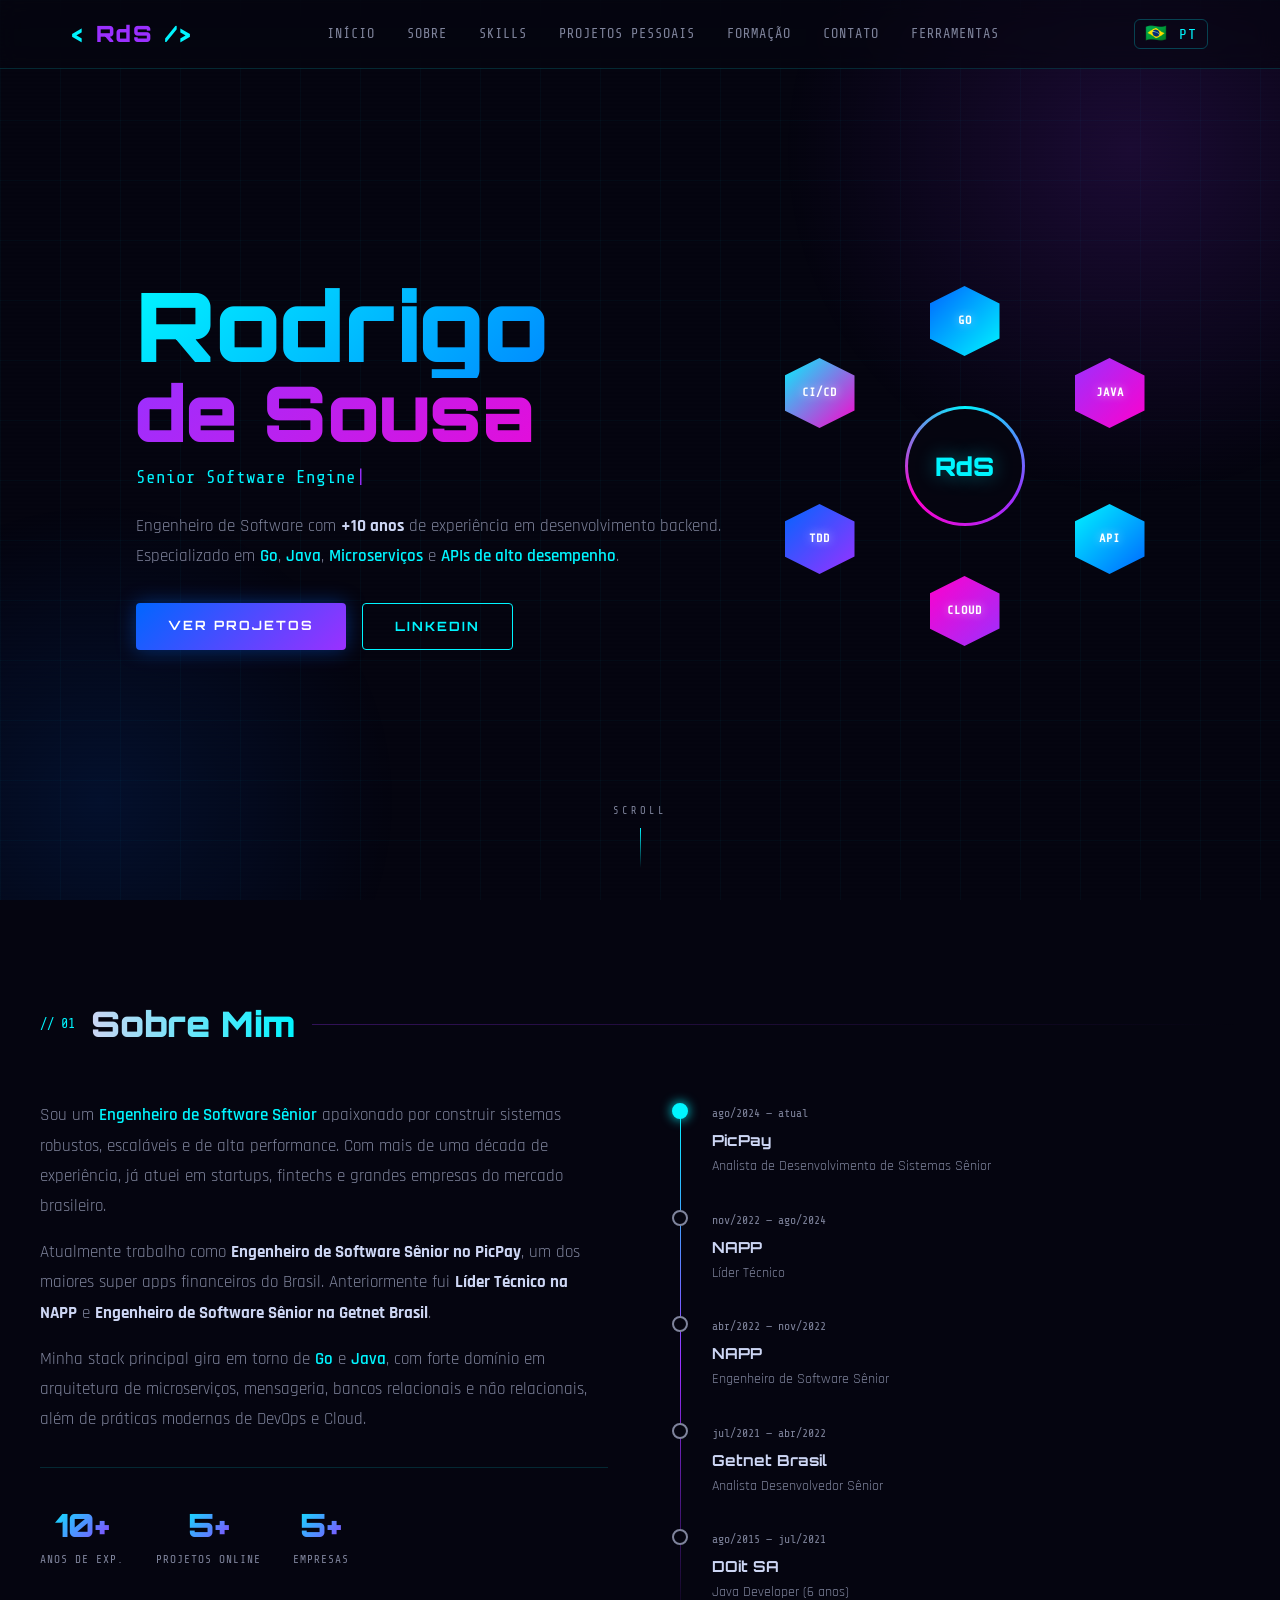
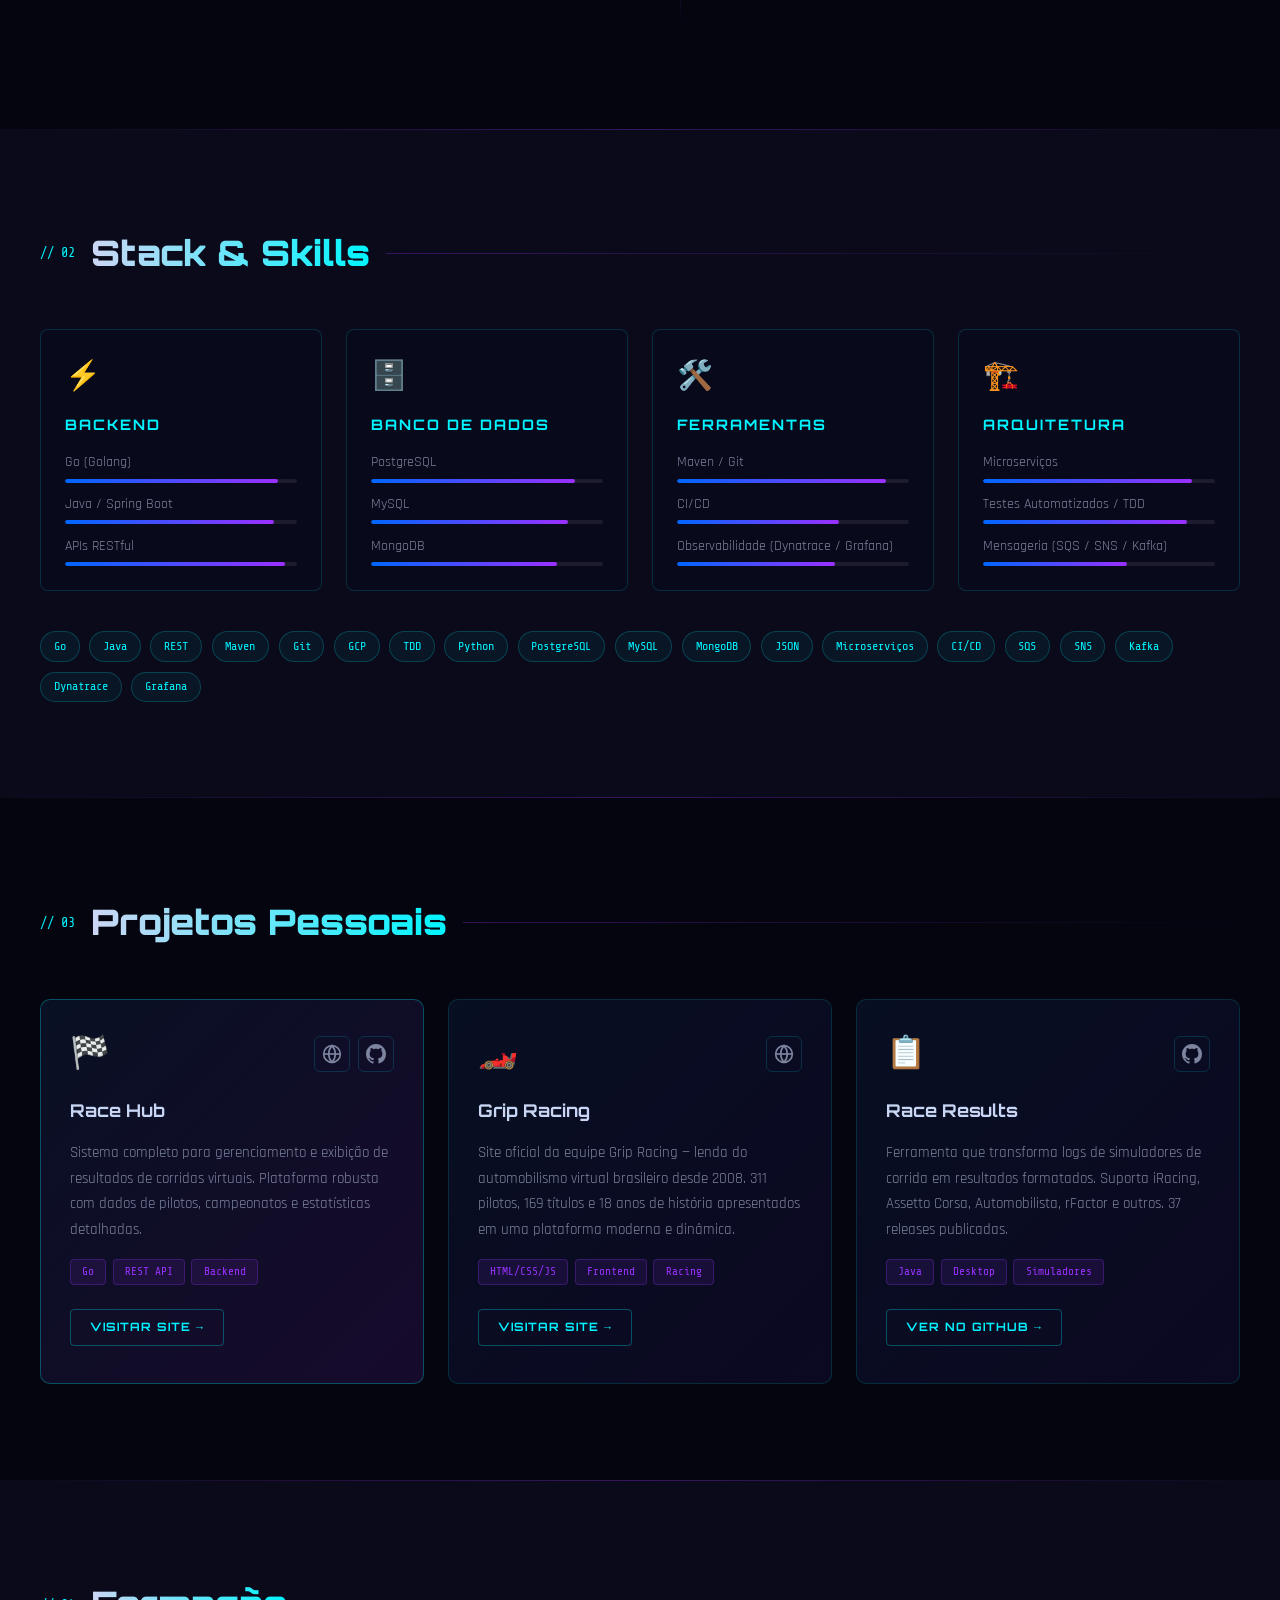
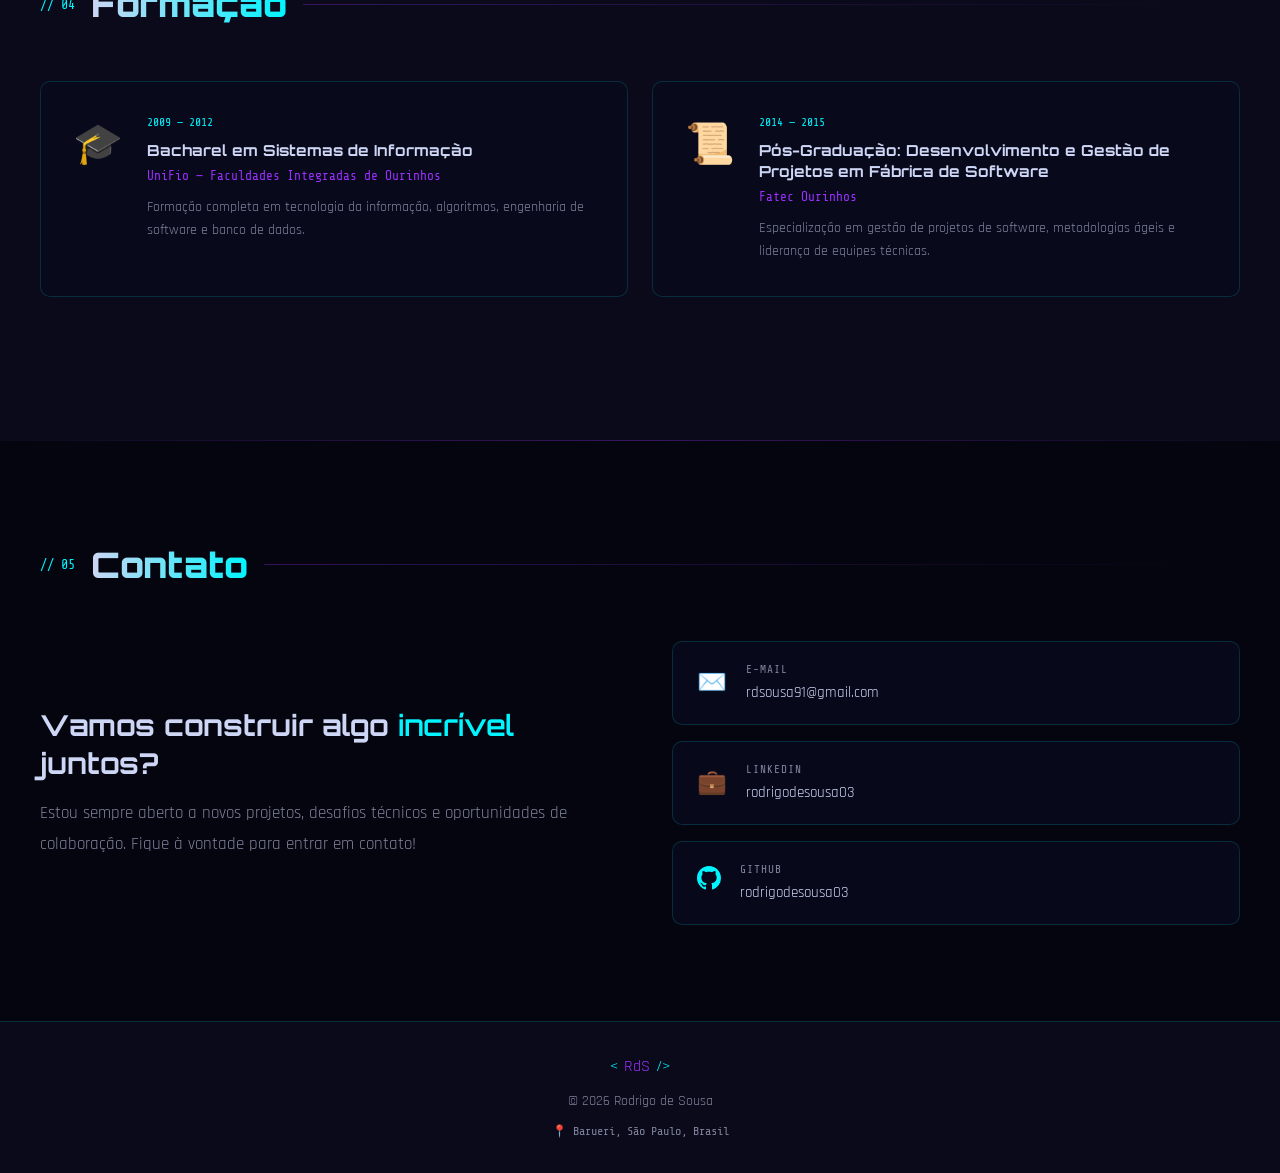
==== commit f6a136ba: "Refactor code structure for improved readability and maintainability" ====
--- a/index.html
+++ b/index.html
@@ -32,6 +32,7 @@
         <li><a href="#projetos" data-i18n="nav.projects">Projetos Pessoais</a></li>
         <li><a href="#educacao" data-i18n="nav.education">Formação</a></li>
         <li><a href="#contato" data-i18n="nav.contact">Contato</a></li>
+        <li><a href="tools/index.html" data-i18n="nav.tools">Ferramentas</a></li>
       </ul>
       <button class="lang-toggle" id="lang-toggle" aria-label="Toggle language" title="Switch language">
         <span id="lang-flag">🇺🇸</span>
--- a/style.css
+++ b/style.css
@@ -149,17 +149,22 @@
   border: 1px solid rgba(0, 245, 255, 0.25);
   border-radius: 6px;
   cursor: pointer;
-  padding: 4px 8px;
-  font-size: 1.3rem;
+  padding: 5px 10px;
+  font-size: 1.1rem;
   line-height: 1;
-  transition: border-color .2s, transform .15s;
-  display: flex;
-  align-items: center;
+  transition: border-color .2s, transform .15s, background .2s;
+  display: flex;
+  align-items: center;
+  gap: 6px;
+  color: var(--cyan);
+  font-family: var(--font-mono);
+  letter-spacing: 1px;
 }
 
 .lang-toggle:hover {
   border-color: var(--cyan);
-  transform: scale(1.1);
+  background: rgba(0, 245, 255, 0.07);
+  transform: scale(1.05);
 }
 
 .hamburger {
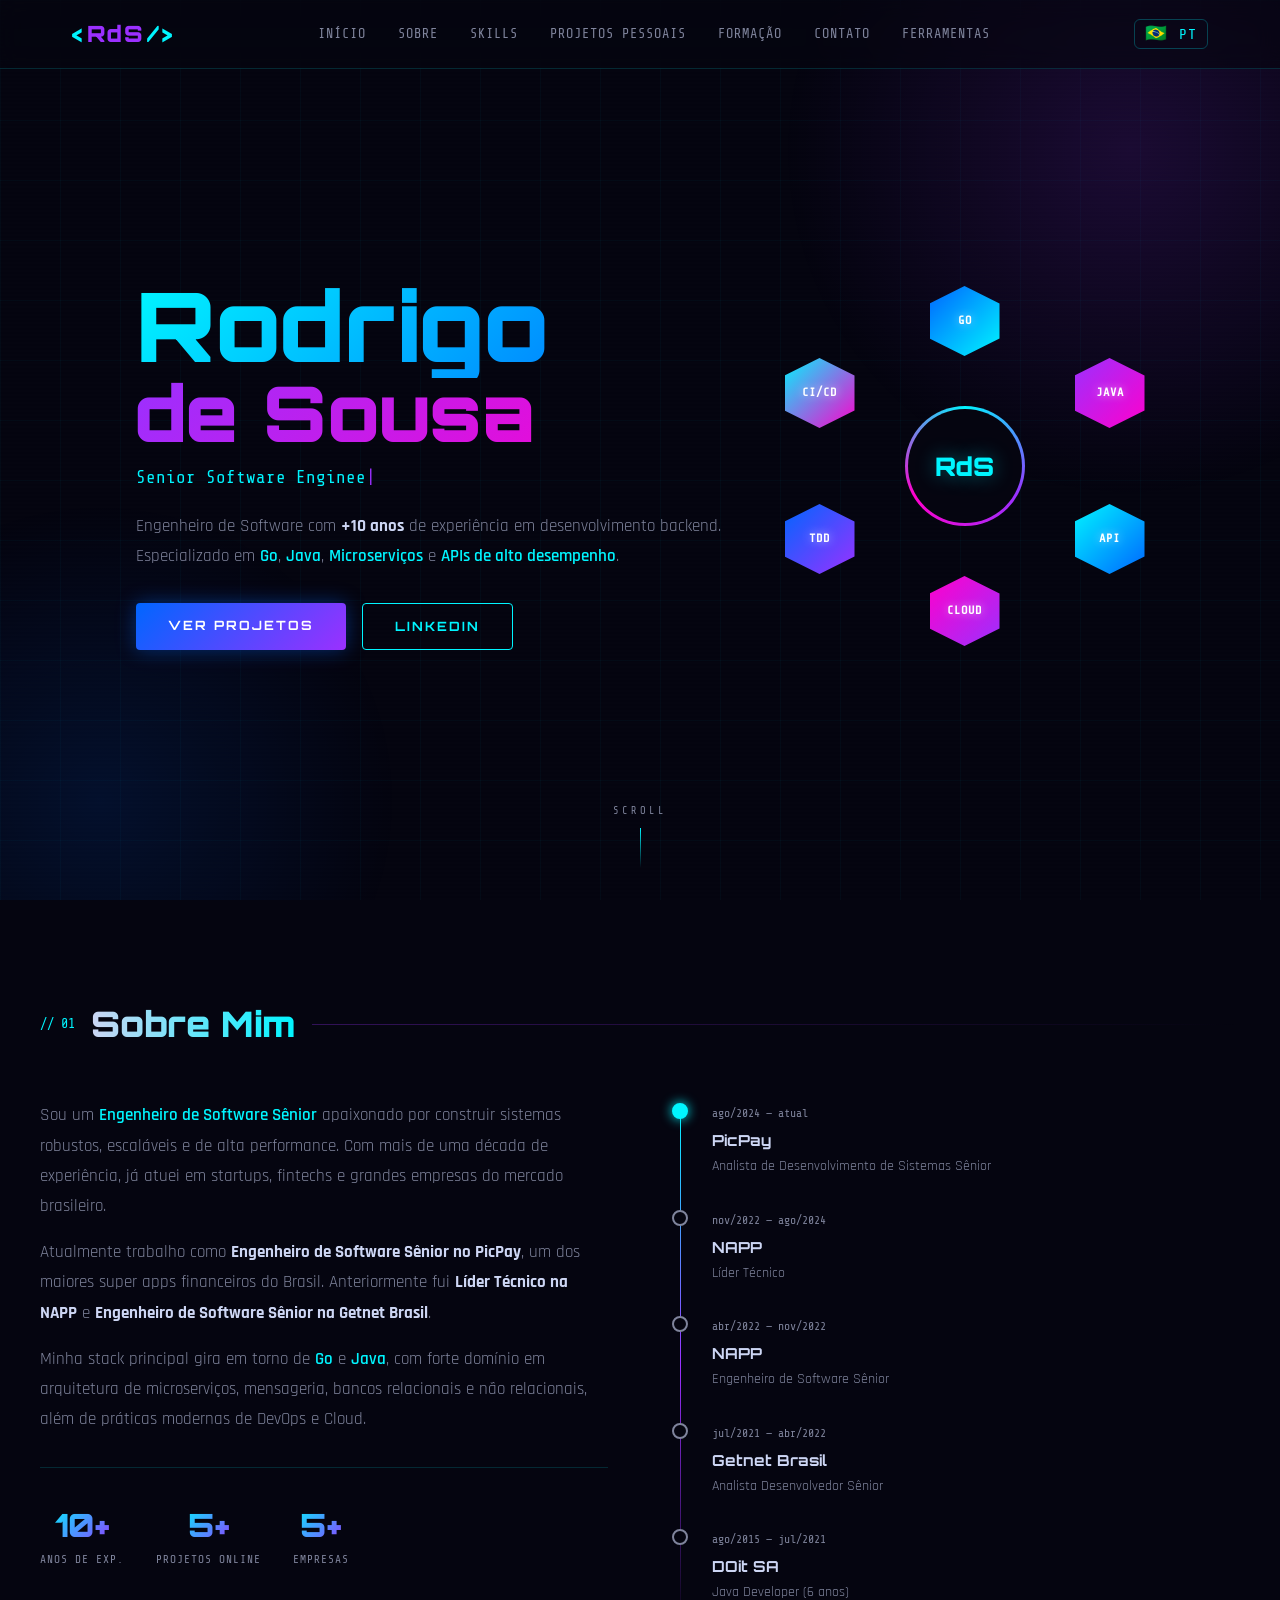
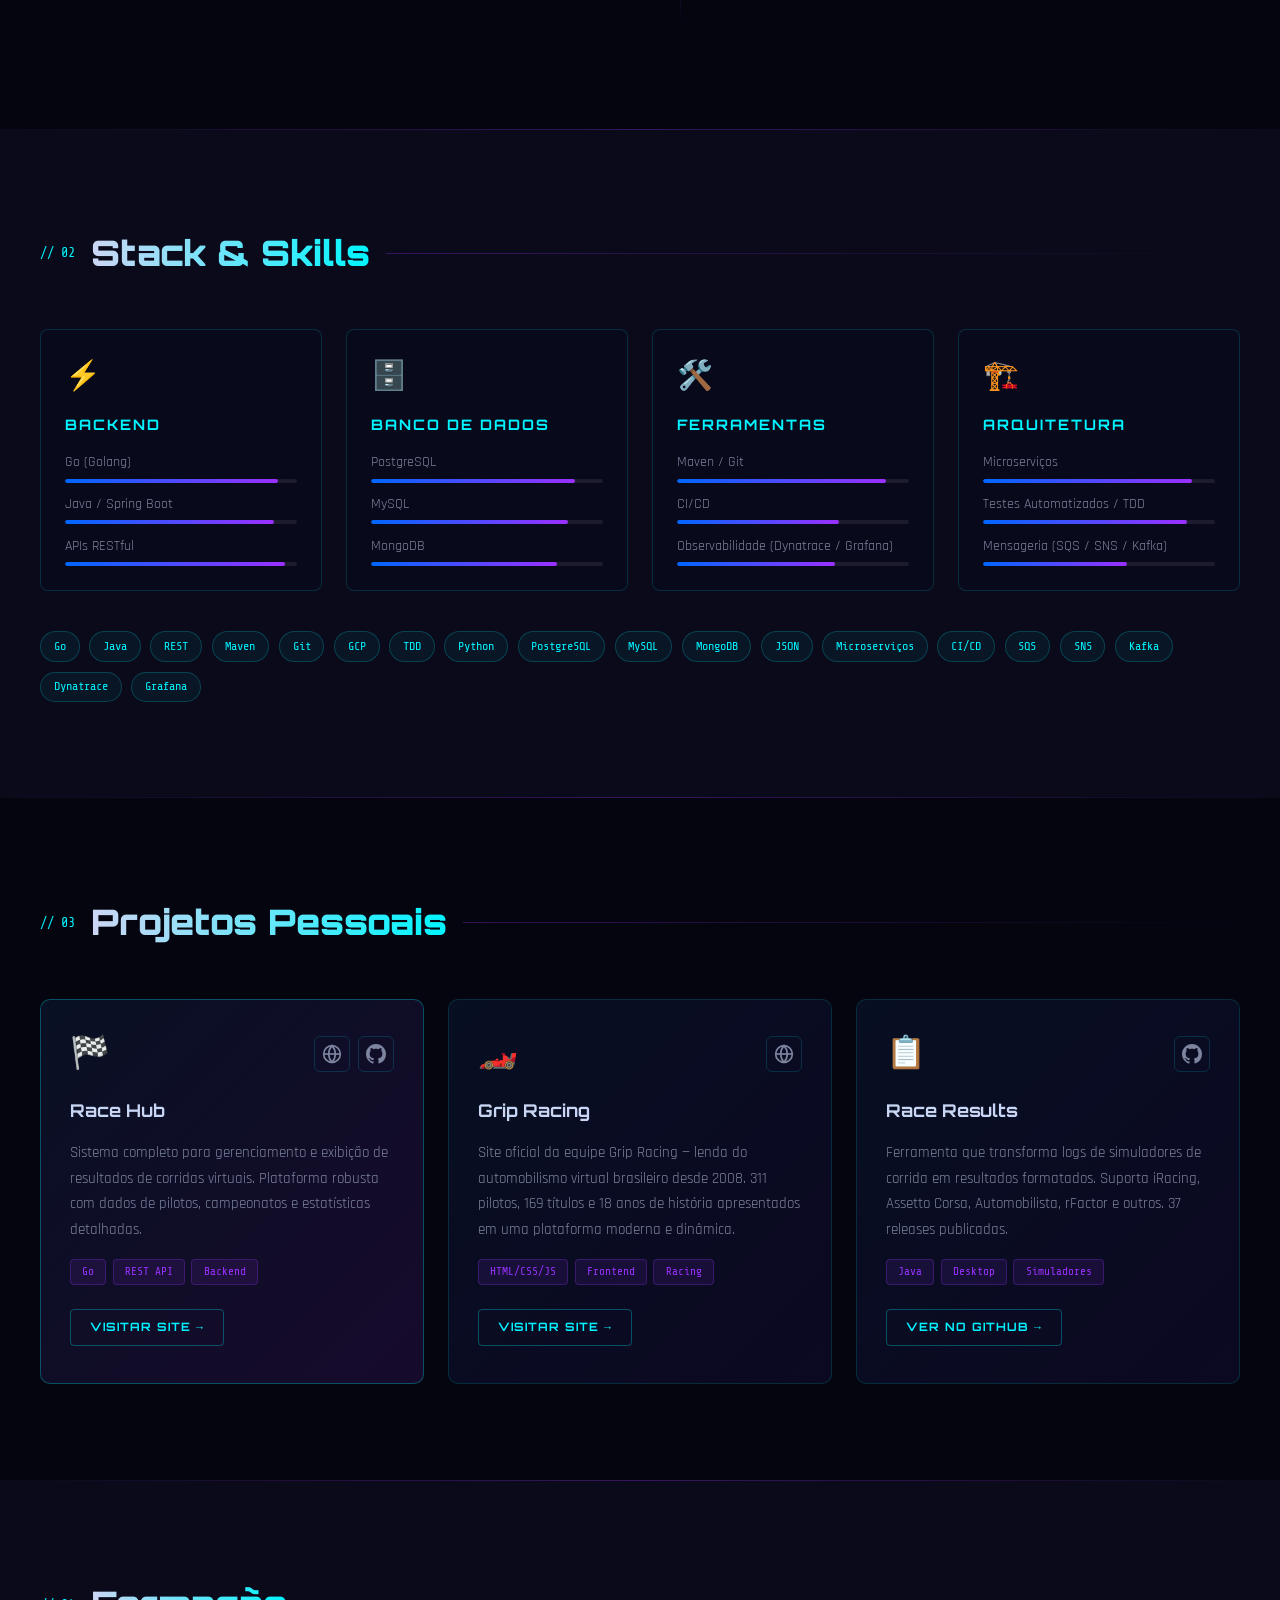
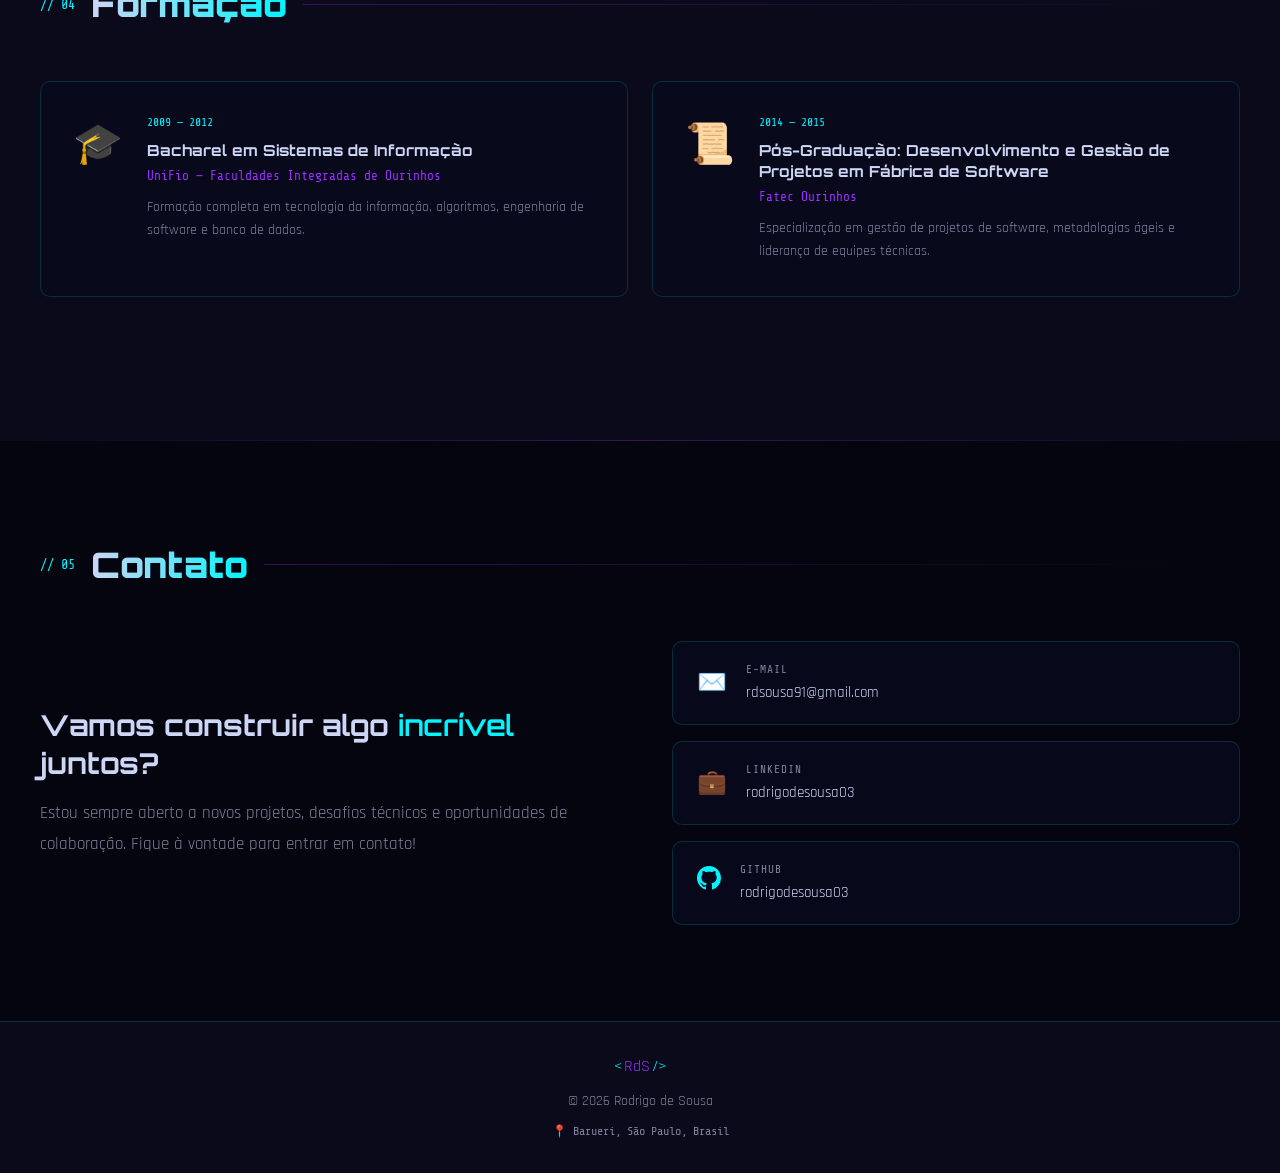
==== commit aeb9a34f: "Add rFactor 2 Setup Builder tool with HTML, CSS, and JavaScript integration - Created a new HTML fil" ====
--- a/index.html
+++ b/index.html
@@ -17,31 +17,7 @@
   <!-- Grid background -->
   <div class="grid-bg"></div>
 
-  <!-- NAV -->
-  <nav class="navbar" id="navbar">
-    <div class="nav-container">
-      <div class="nav-logo">
-        <span class="logo-bracket">&lt;</span>
-        <span class="logo-text">RdS</span>
-        <span class="logo-bracket">/&gt;</span>
-      </div>
-      <ul class="nav-links">
-        <li><a href="#hero" data-i18n="nav.home">Início</a></li>
-        <li><a href="#sobre" data-i18n="nav.about">Sobre</a></li>
-        <li><a href="#skills" data-i18n="nav.skills">Skills</a></li>
-        <li><a href="#projetos" data-i18n="nav.projects">Projetos Pessoais</a></li>
-        <li><a href="#educacao" data-i18n="nav.education">Formação</a></li>
-        <li><a href="#contato" data-i18n="nav.contact">Contato</a></li>
-        <li><a href="tools/index.html" data-i18n="nav.tools">Ferramentas</a></li>
-      </ul>
-      <button class="lang-toggle" id="lang-toggle" aria-label="Toggle language" title="Switch language">
-        <span id="lang-flag">🇺🇸</span>
-      </button>
-      <button class="hamburger" id="hamburger" aria-label="Menu">
-        <span></span><span></span><span></span>
-      </button>
-    </div>
-  </nav>
+  <div id="header-placeholder"></div>
 
   <!-- HERO -->
   <section class="hero" id="hero">
@@ -375,21 +351,11 @@
     </div>
   </section>
 
-  <!-- FOOTER -->
-  <footer class="footer">
-    <div class="container">
-      <div class="footer-content">
-        <div class="footer-logo">
-          <span class="logo-bracket">&lt;</span>
-          <span class="logo-text">RdS</span>
-          <span class="logo-bracket">/&gt;</span>
-        </div>
-        <p class="footer-copy">© <span id="year"></span> Rodrigo de Sousa</p>
-        <p class="footer-location">📍 Barueri, São Paulo, Brasil</p>
-      </div>
-    </div>
-  </footer>
-
+  <div id="footer-placeholder"></div>
+
+  <script>window.siteConfig = { page: 'portfolio', basePath: '' };</script>
+  <script src="components/header.js"></script>
+  <script src="components/footer.js"></script>
   <script src="script.js"></script>
 </body>
 </html>
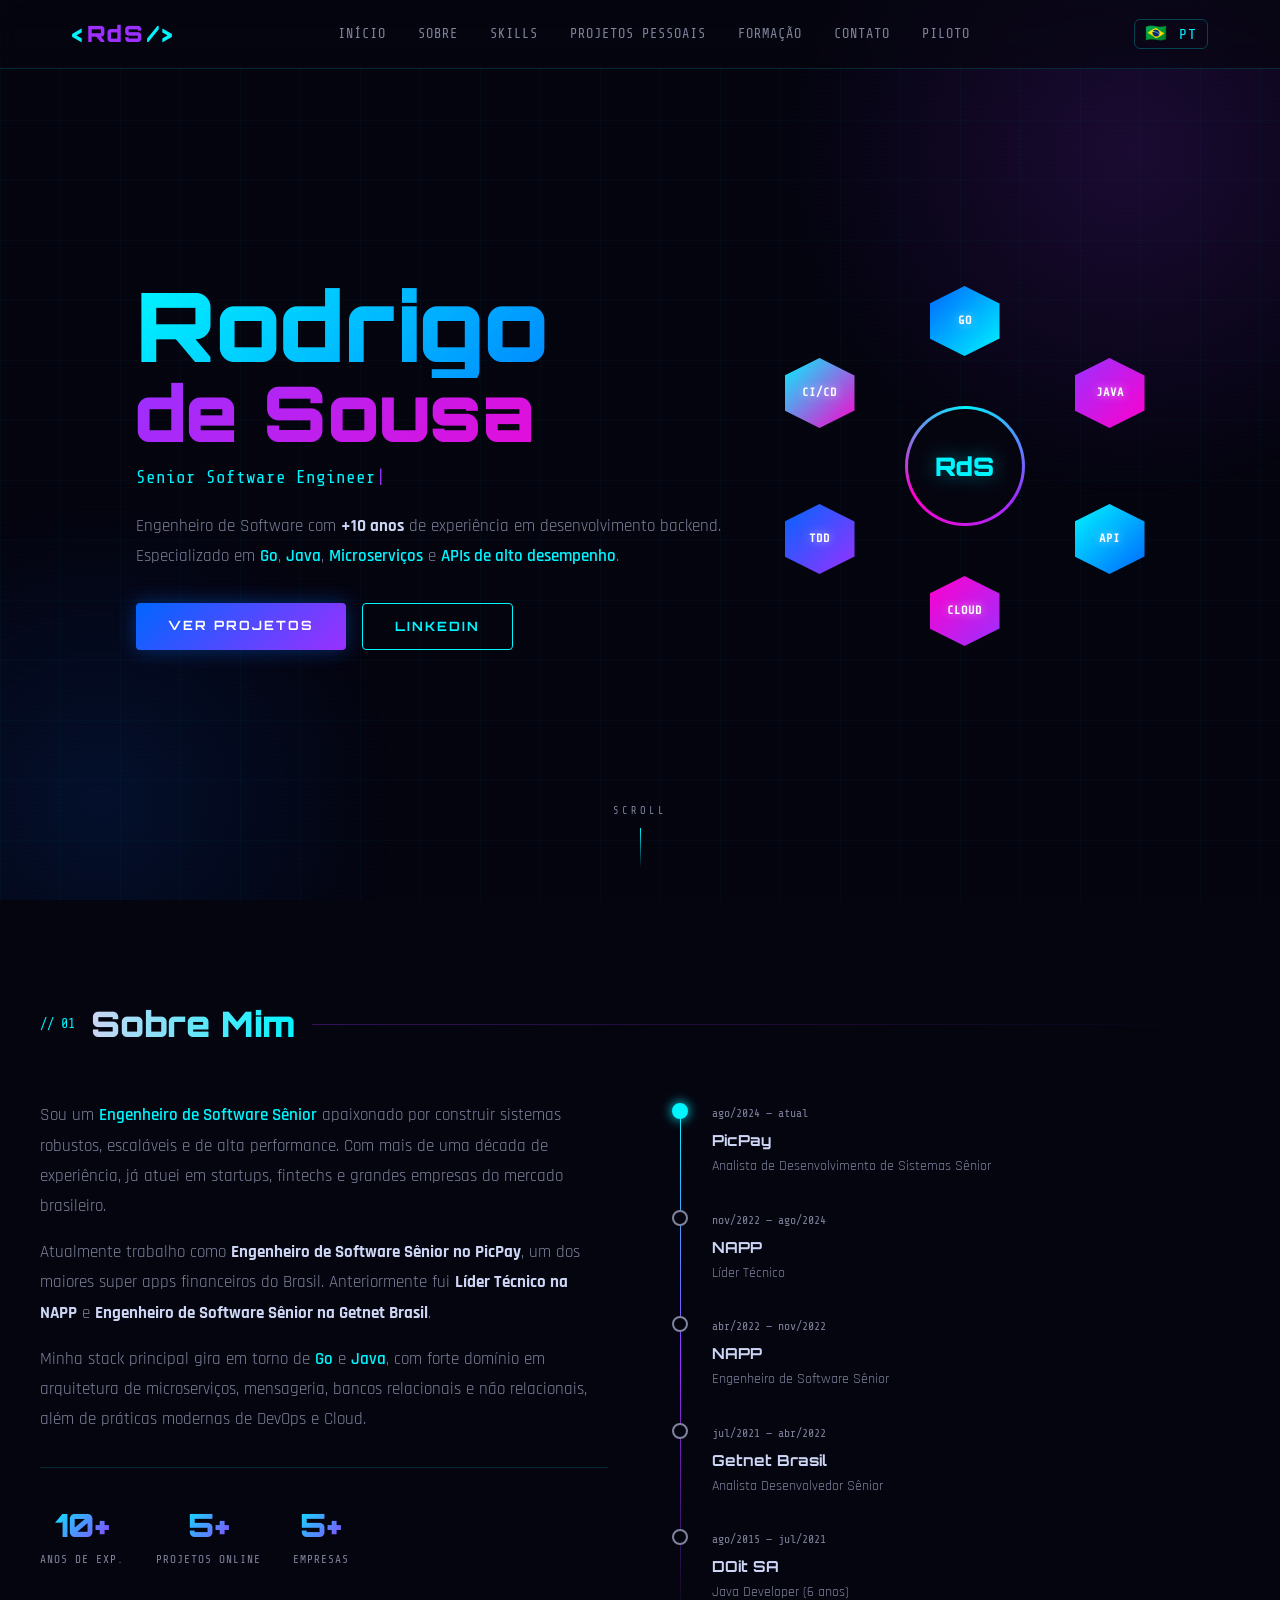
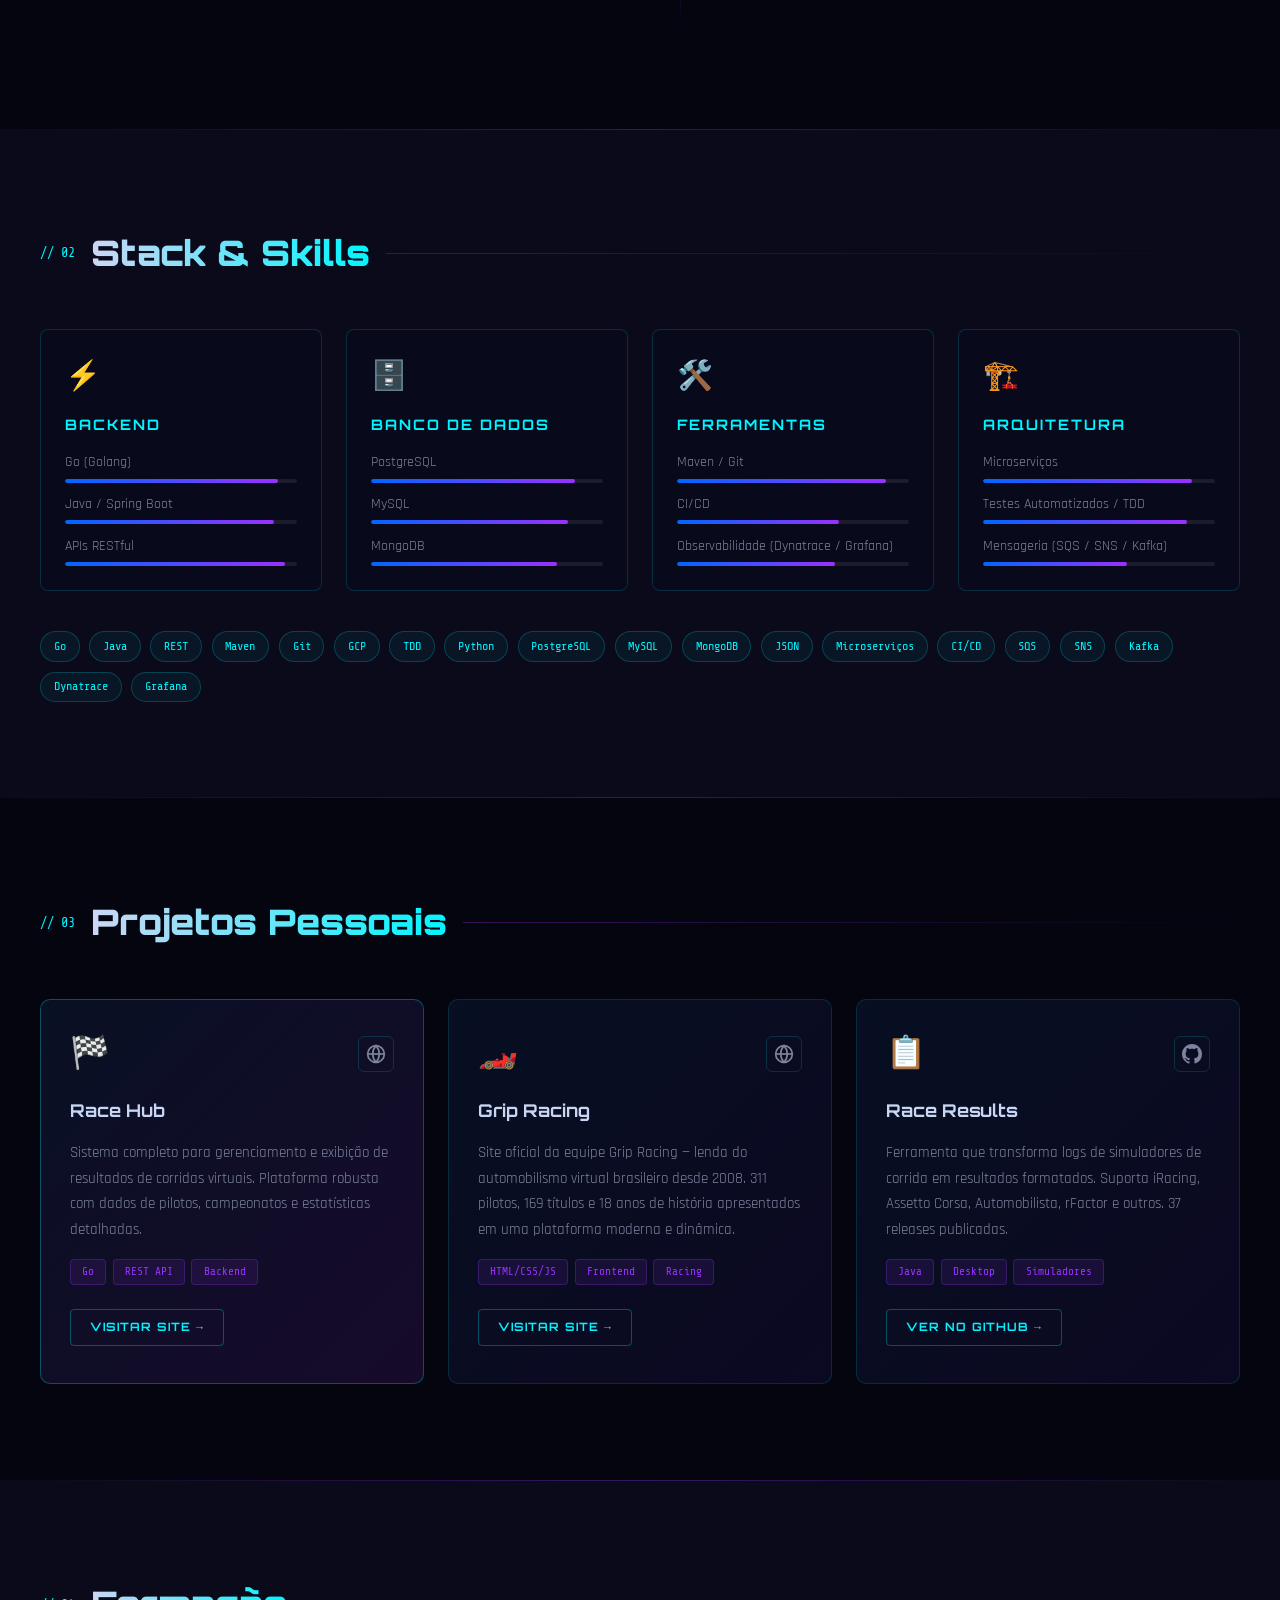
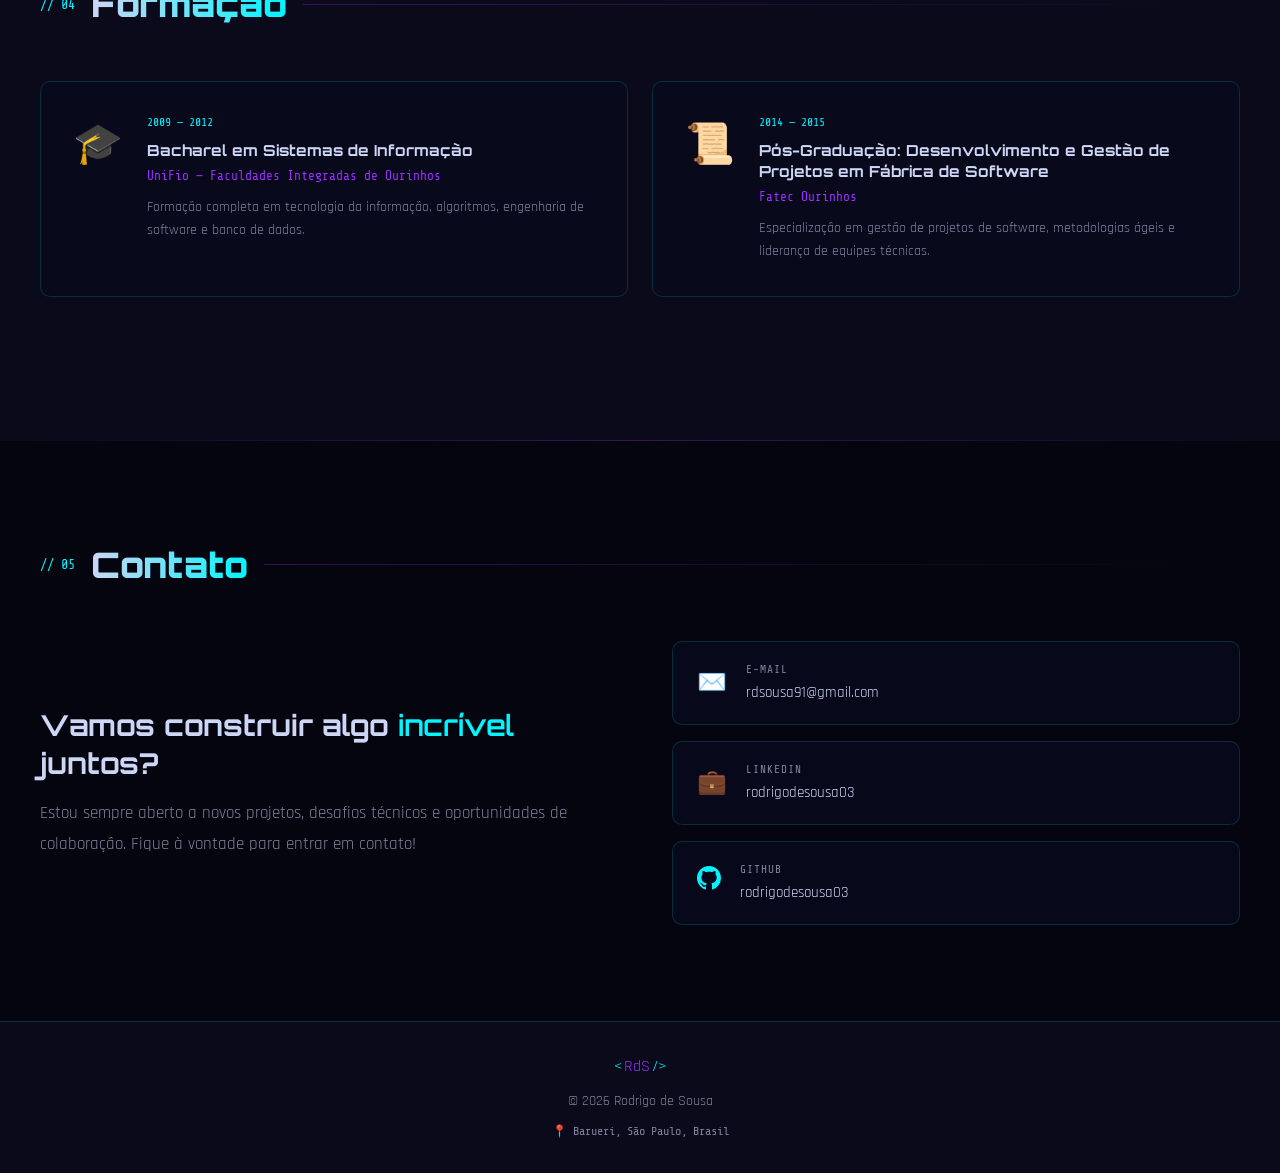
==== commit 2a7adea1: "Remove GitHub project link from Race Hub section" ====
--- a/index.html
+++ b/index.html
@@ -213,9 +213,6 @@
               <a href="https://f1bc.racehub.com.br" target="_blank" rel="noopener" class="project-link" title="Site">
                 <svg width="20" height="20" viewBox="0 0 24 24" fill="none" stroke="currentColor" stroke-width="2"><circle cx="12" cy="12" r="10"/><line x1="2" y1="12" x2="22" y2="12"/><path d="M12 2a15.3 15.3 0 0 1 4 10 15.3 15.3 0 0 1-4 10 15.3 15.3 0 0 1-4-10 15.3 15.3 0 0 1 4-10z"/></svg>
               </a>
-              <a href="https://github.com/rodrigodesousa03/race-results" target="_blank" rel="noopener" class="project-link" title="GitHub">
-                <svg width="20" height="20" viewBox="0 0 24 24" fill="currentColor"><path d="M12 0C5.37 0 0 5.37 0 12c0 5.31 3.435 9.795 8.205 11.385.6.105.825-.255.825-.57 0-.285-.015-1.23-.015-2.235-3.015.555-3.795-.735-4.035-1.41-.135-.345-.72-1.41-1.23-1.695-.42-.225-1.02-.78-.015-.795.945-.015 1.62.87 1.845 1.23 1.08 1.815 2.805 1.305 3.495.99.105-.78.42-1.305.765-1.605-2.67-.3-5.46-1.335-5.46-5.925 0-1.305.465-2.385 1.23-3.225-.12-.3-.54-1.53.12-3.18 0 0 1.005-.315 3.3 1.23.96-.27 1.98-.405 3-.405s2.04.135 3 .405c2.295-1.56 3.3-1.23 3.3-1.23.66 1.65.24 2.88.12 3.18.765.84 1.23 1.905 1.23 3.225 0 4.605-2.805 5.625-5.475 5.925.435.375.81 1.095.81 2.22 0 1.605-.015 2.895-.015 3.3 0 .315.225.69.825.57A12.02 12.02 0 0 0 24 12c0-6.63-5.37-12-12-12z"/></svg>
-              </a>
             </div>
           </div>
           <h3 class="project-title">Race Hub</h3>
